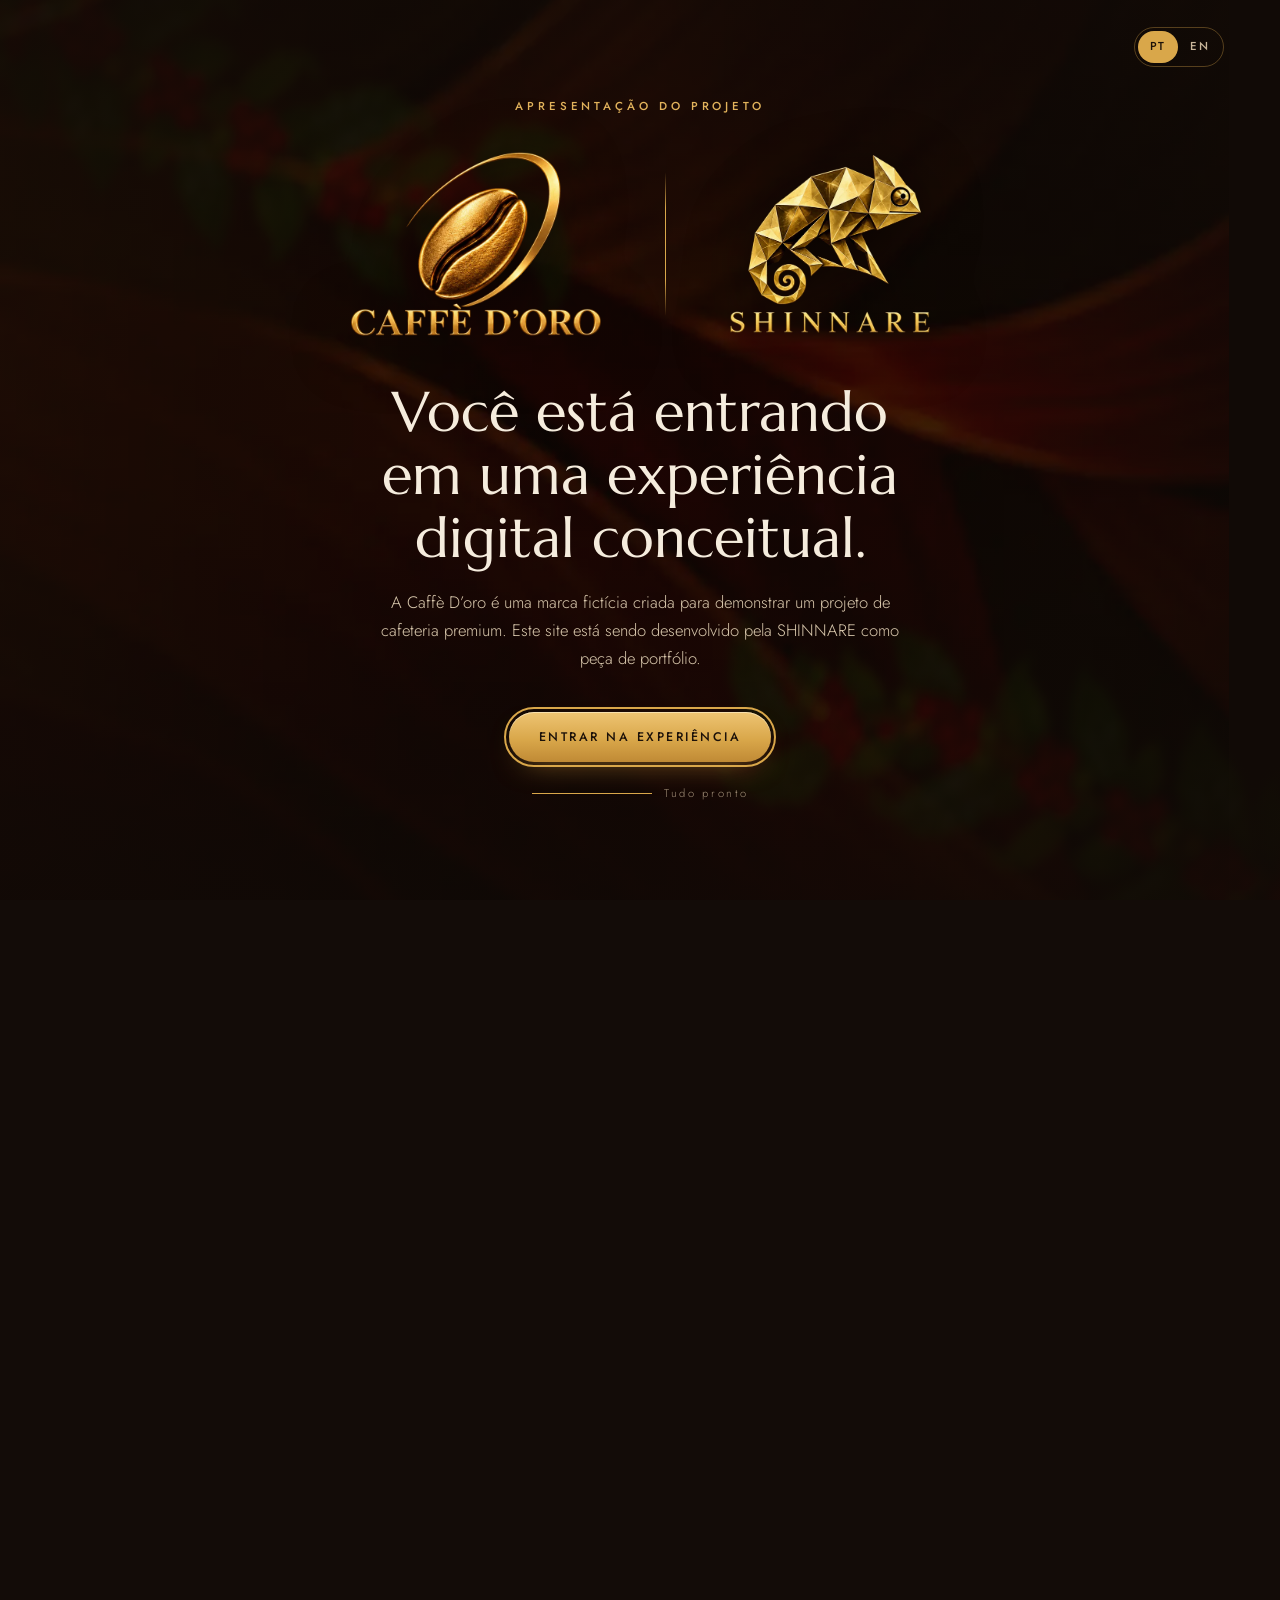
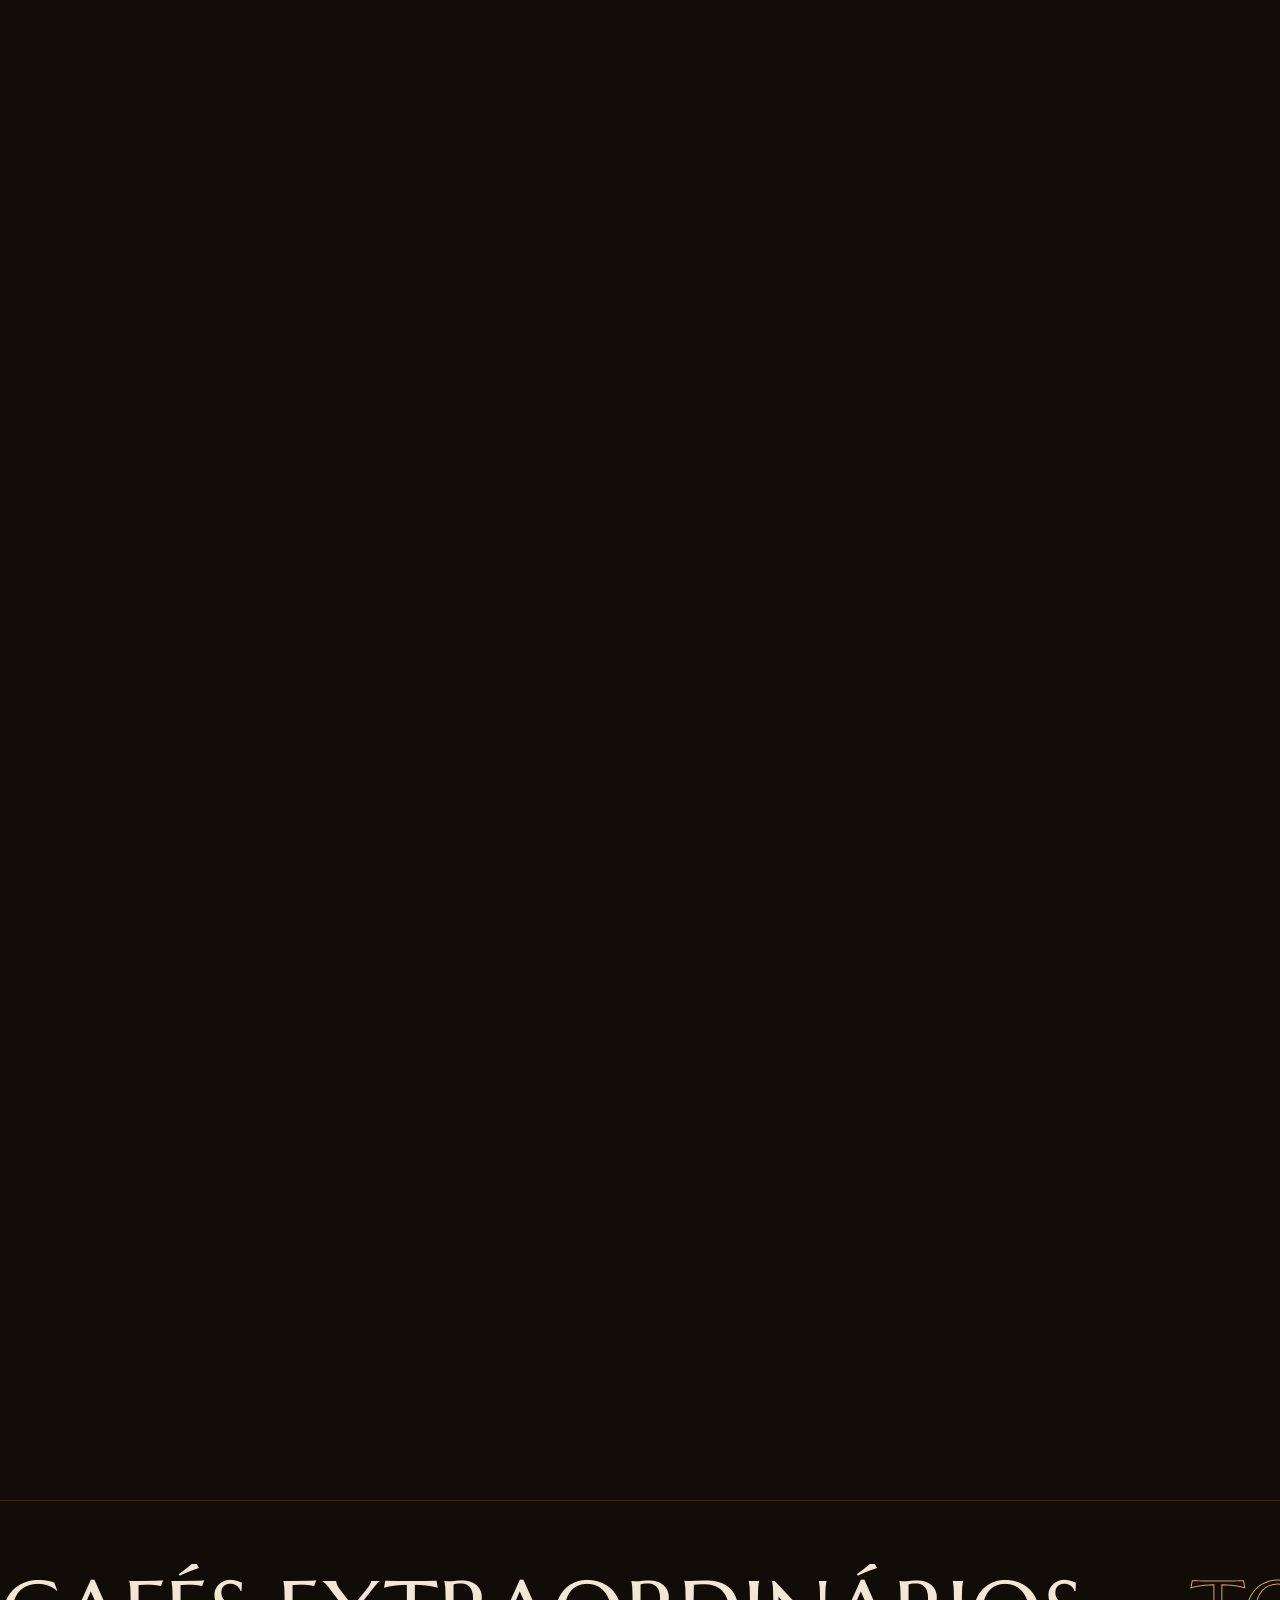
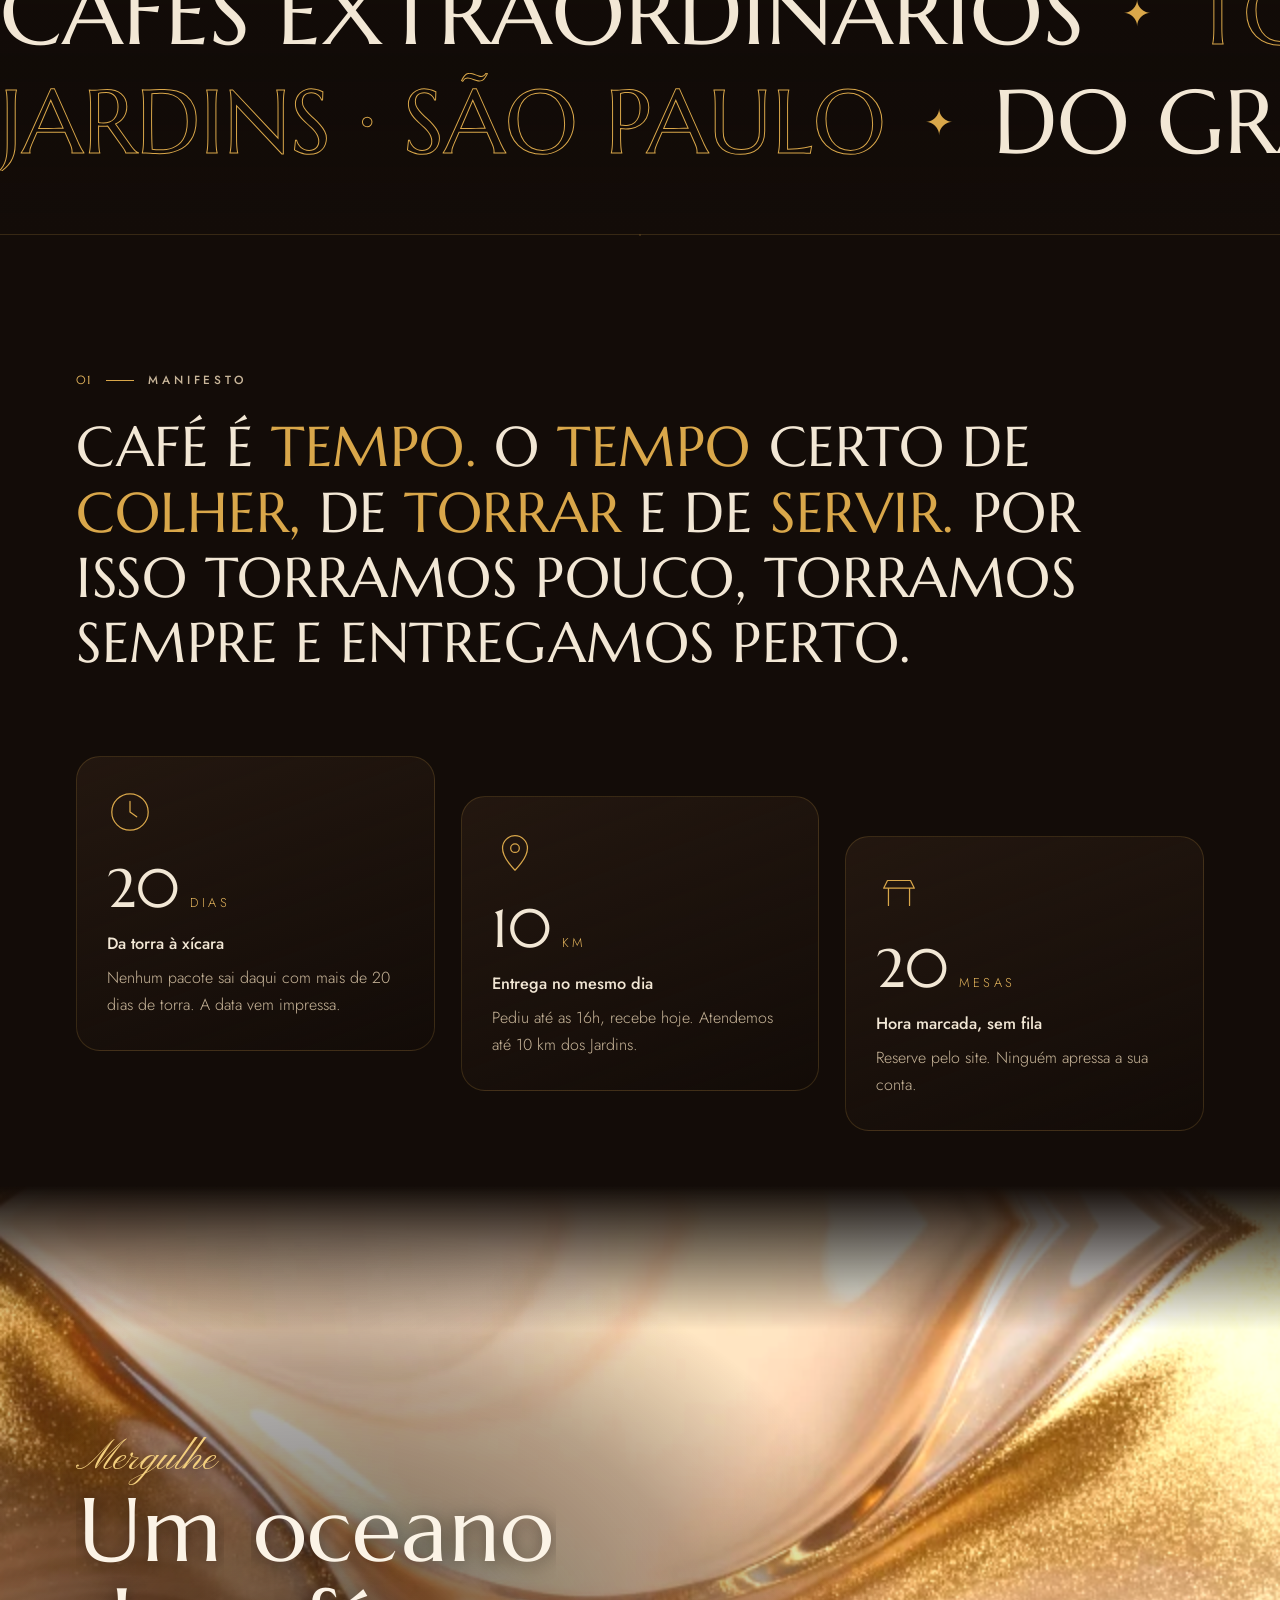
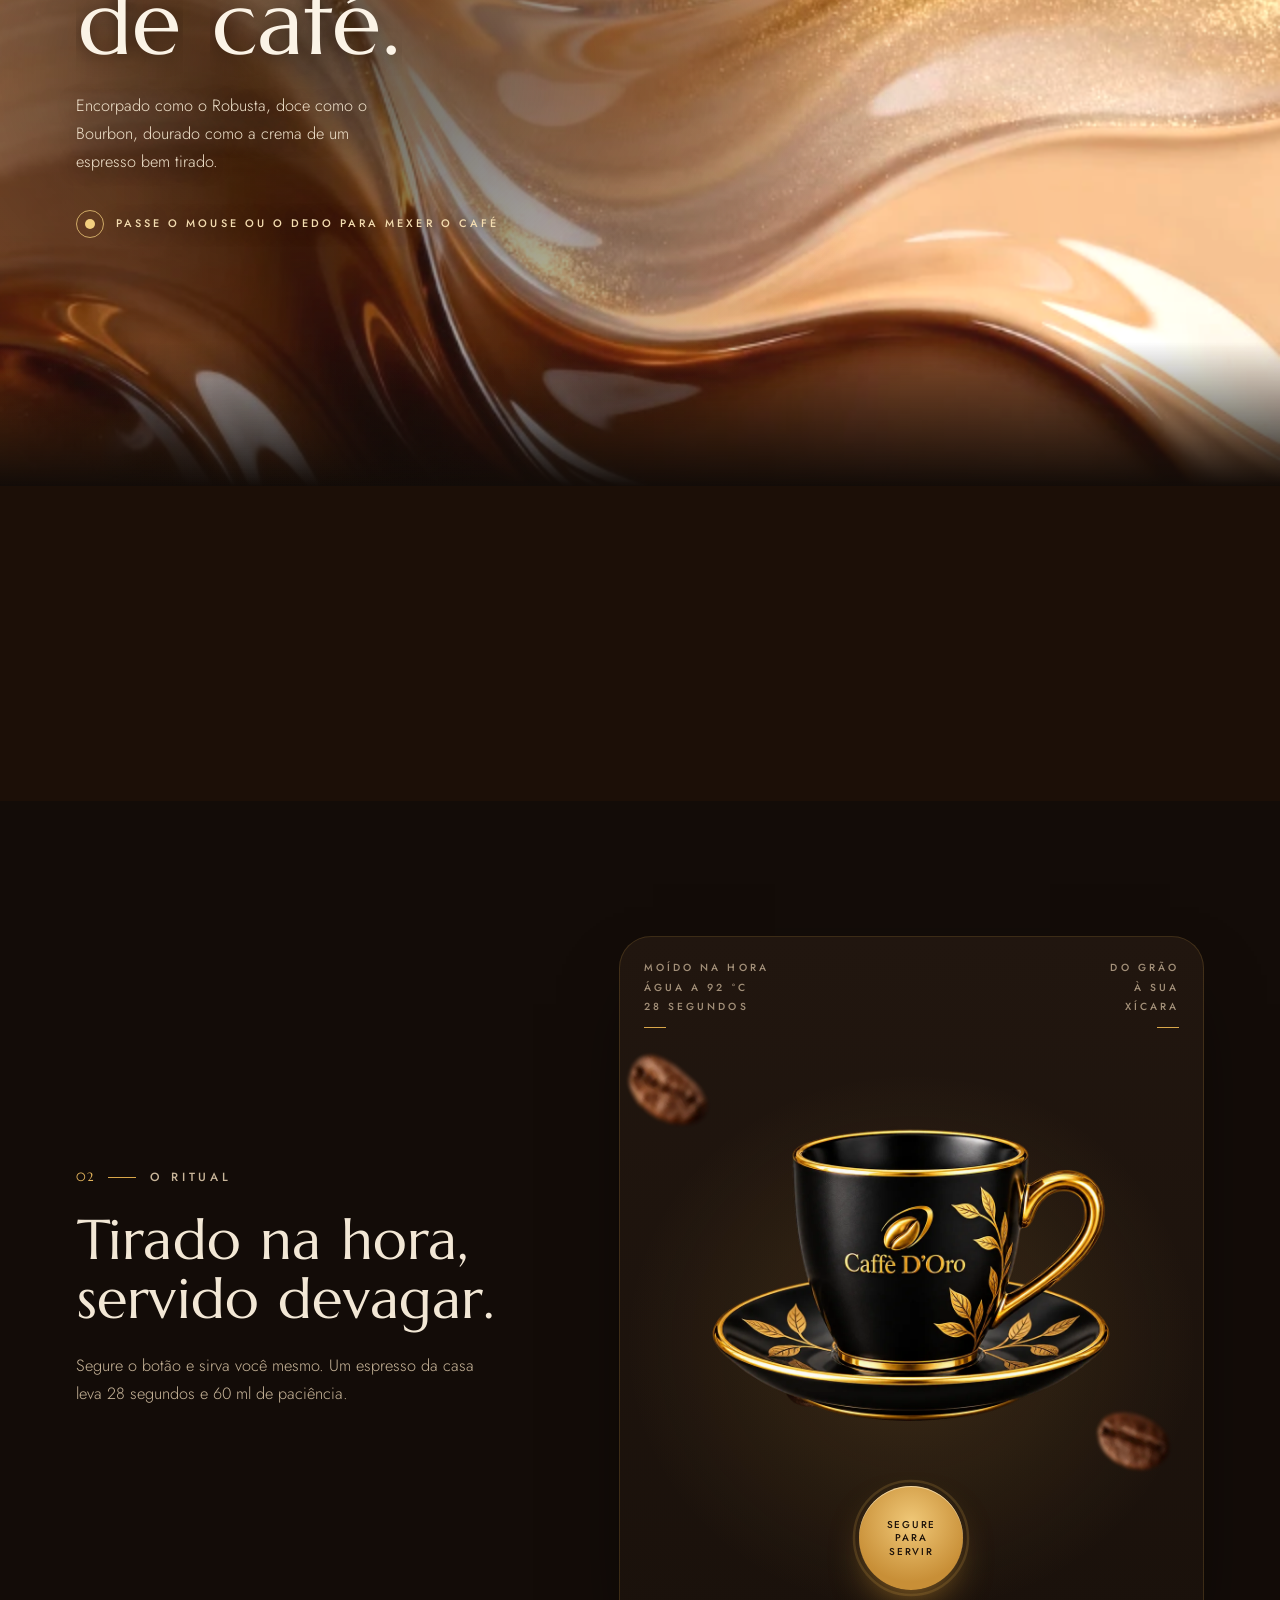
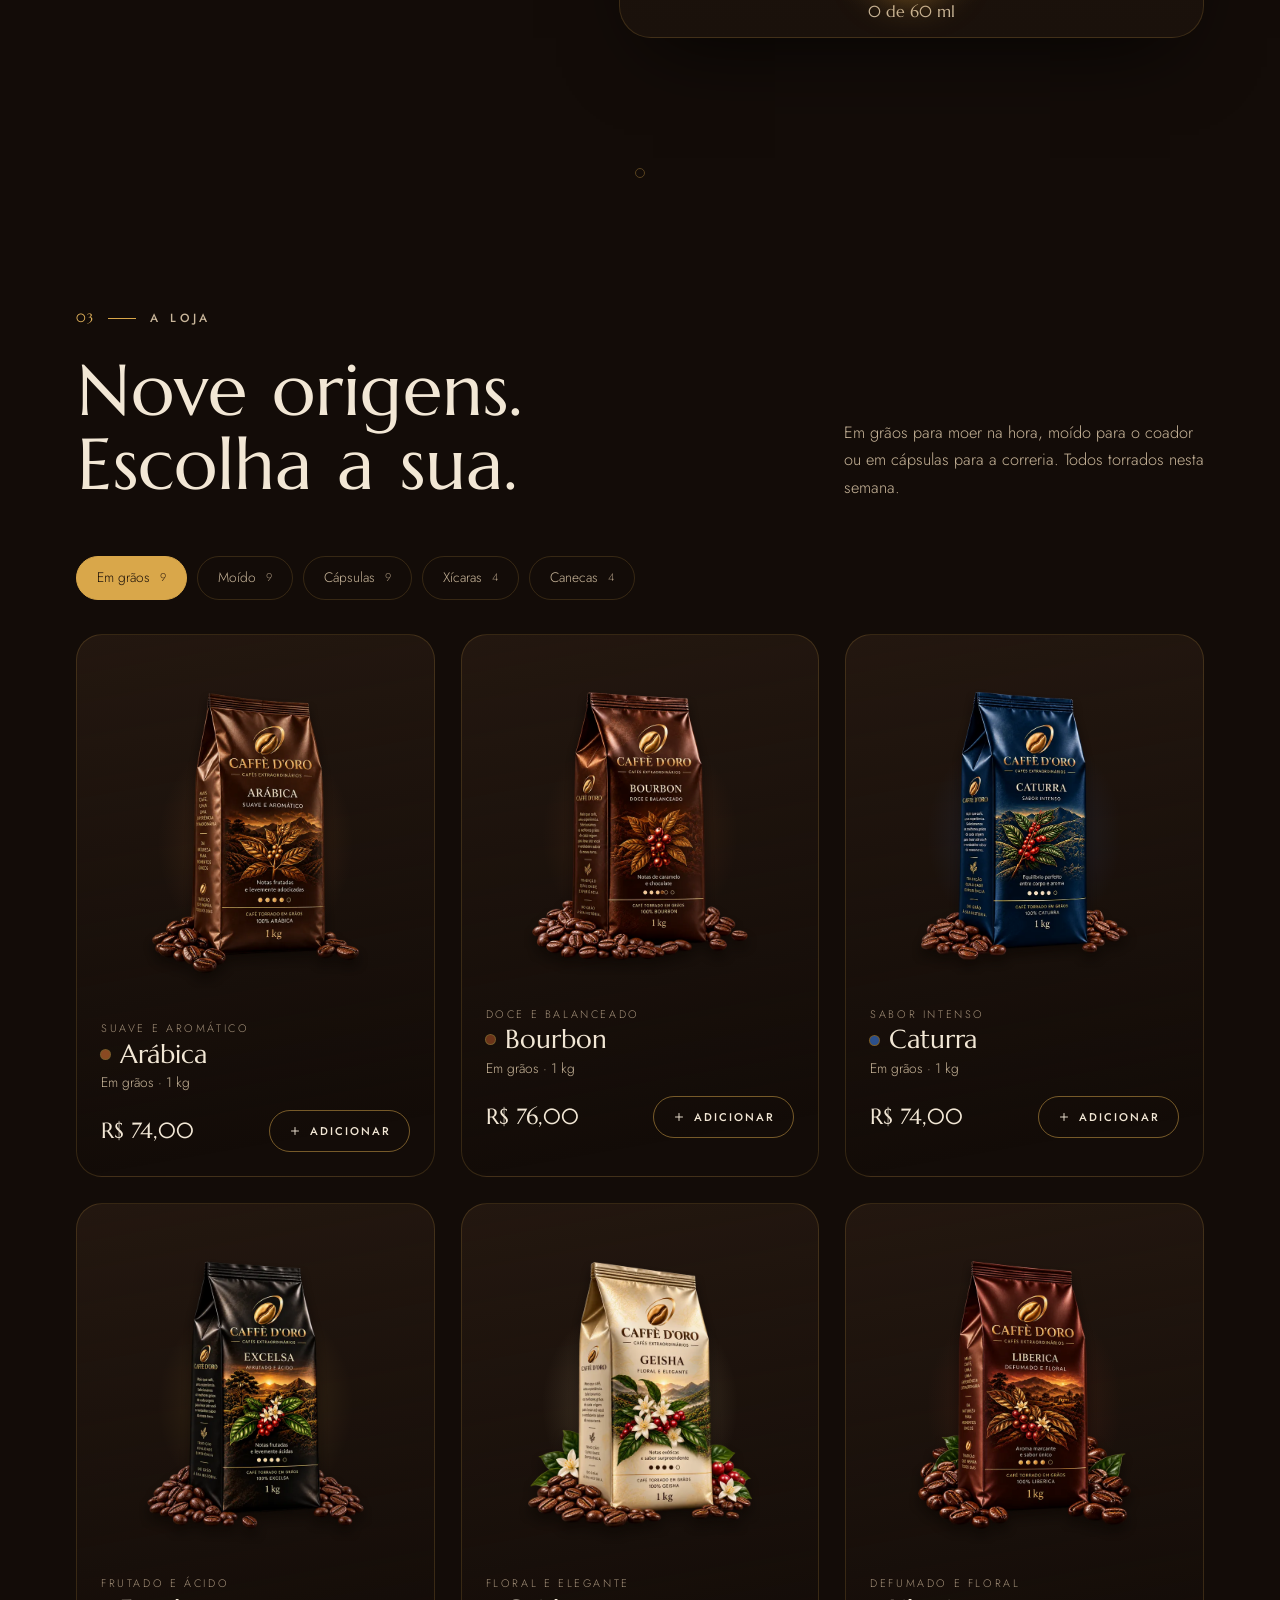
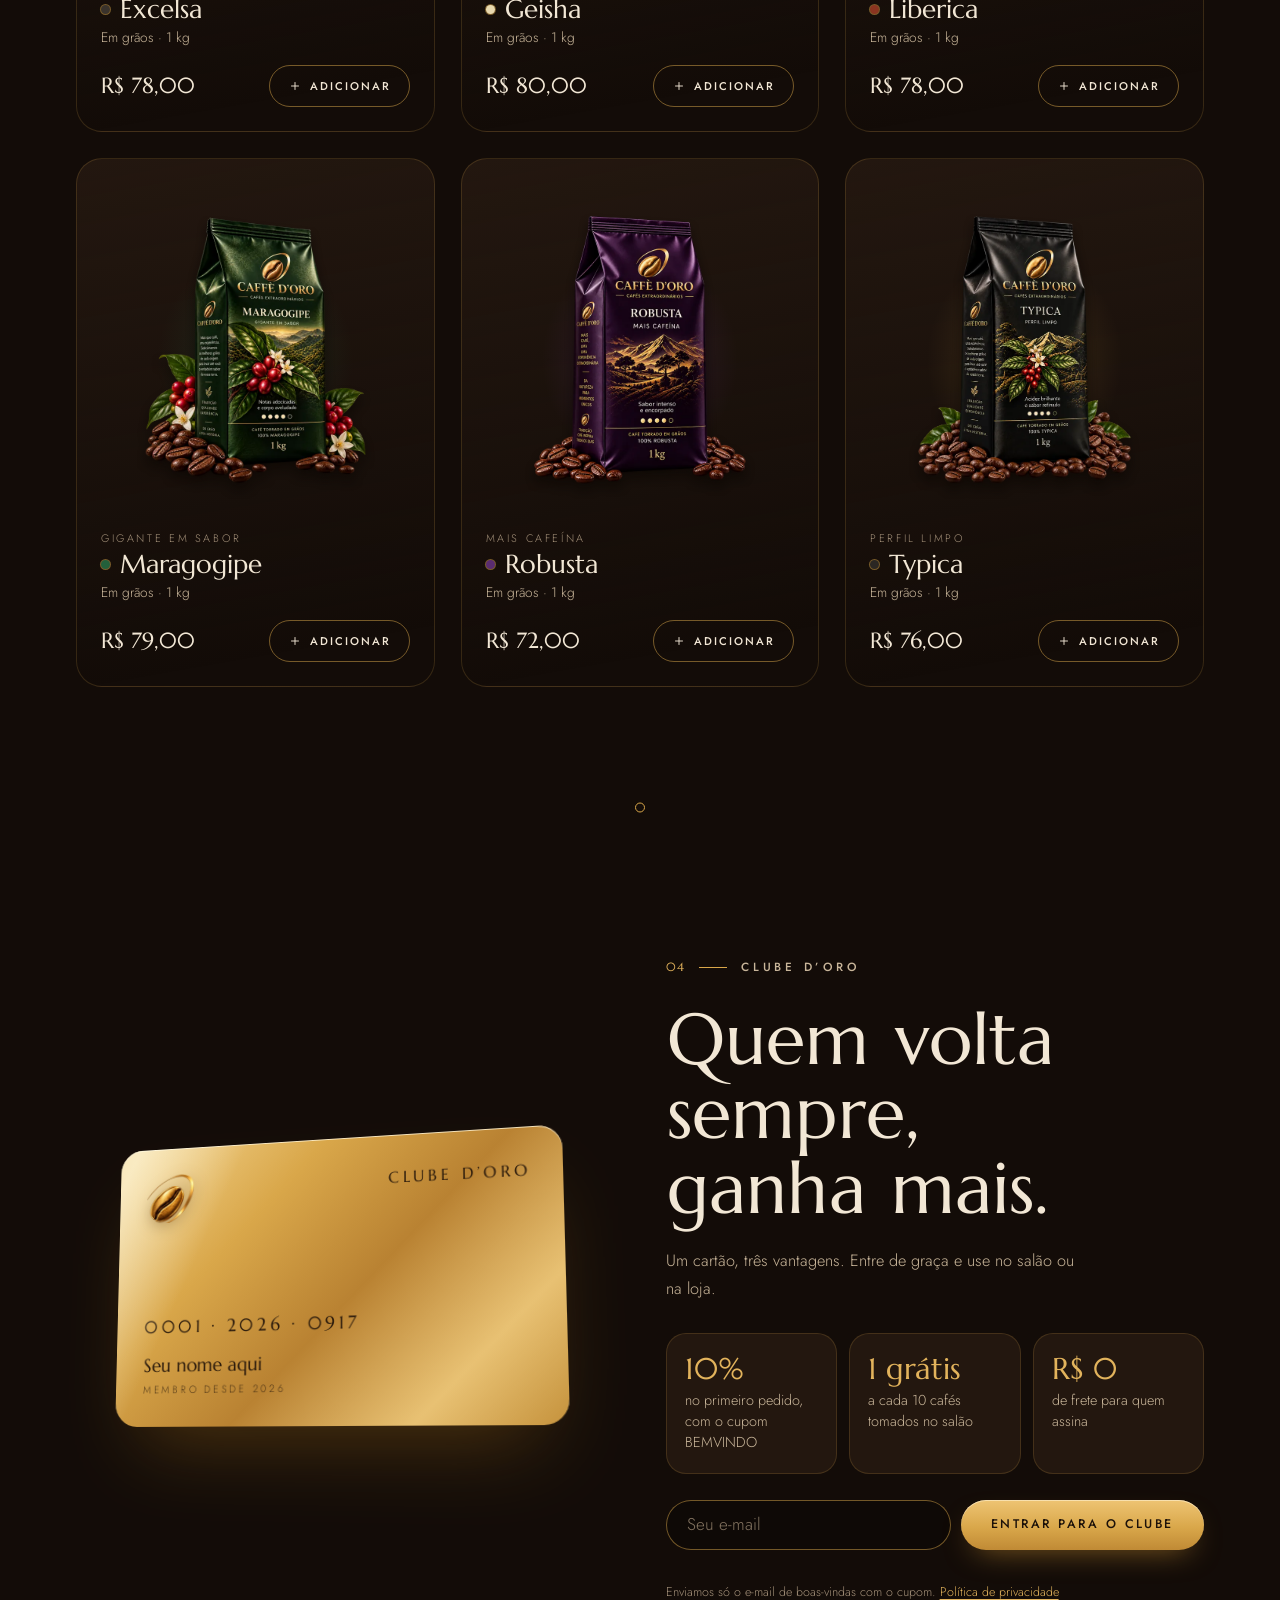
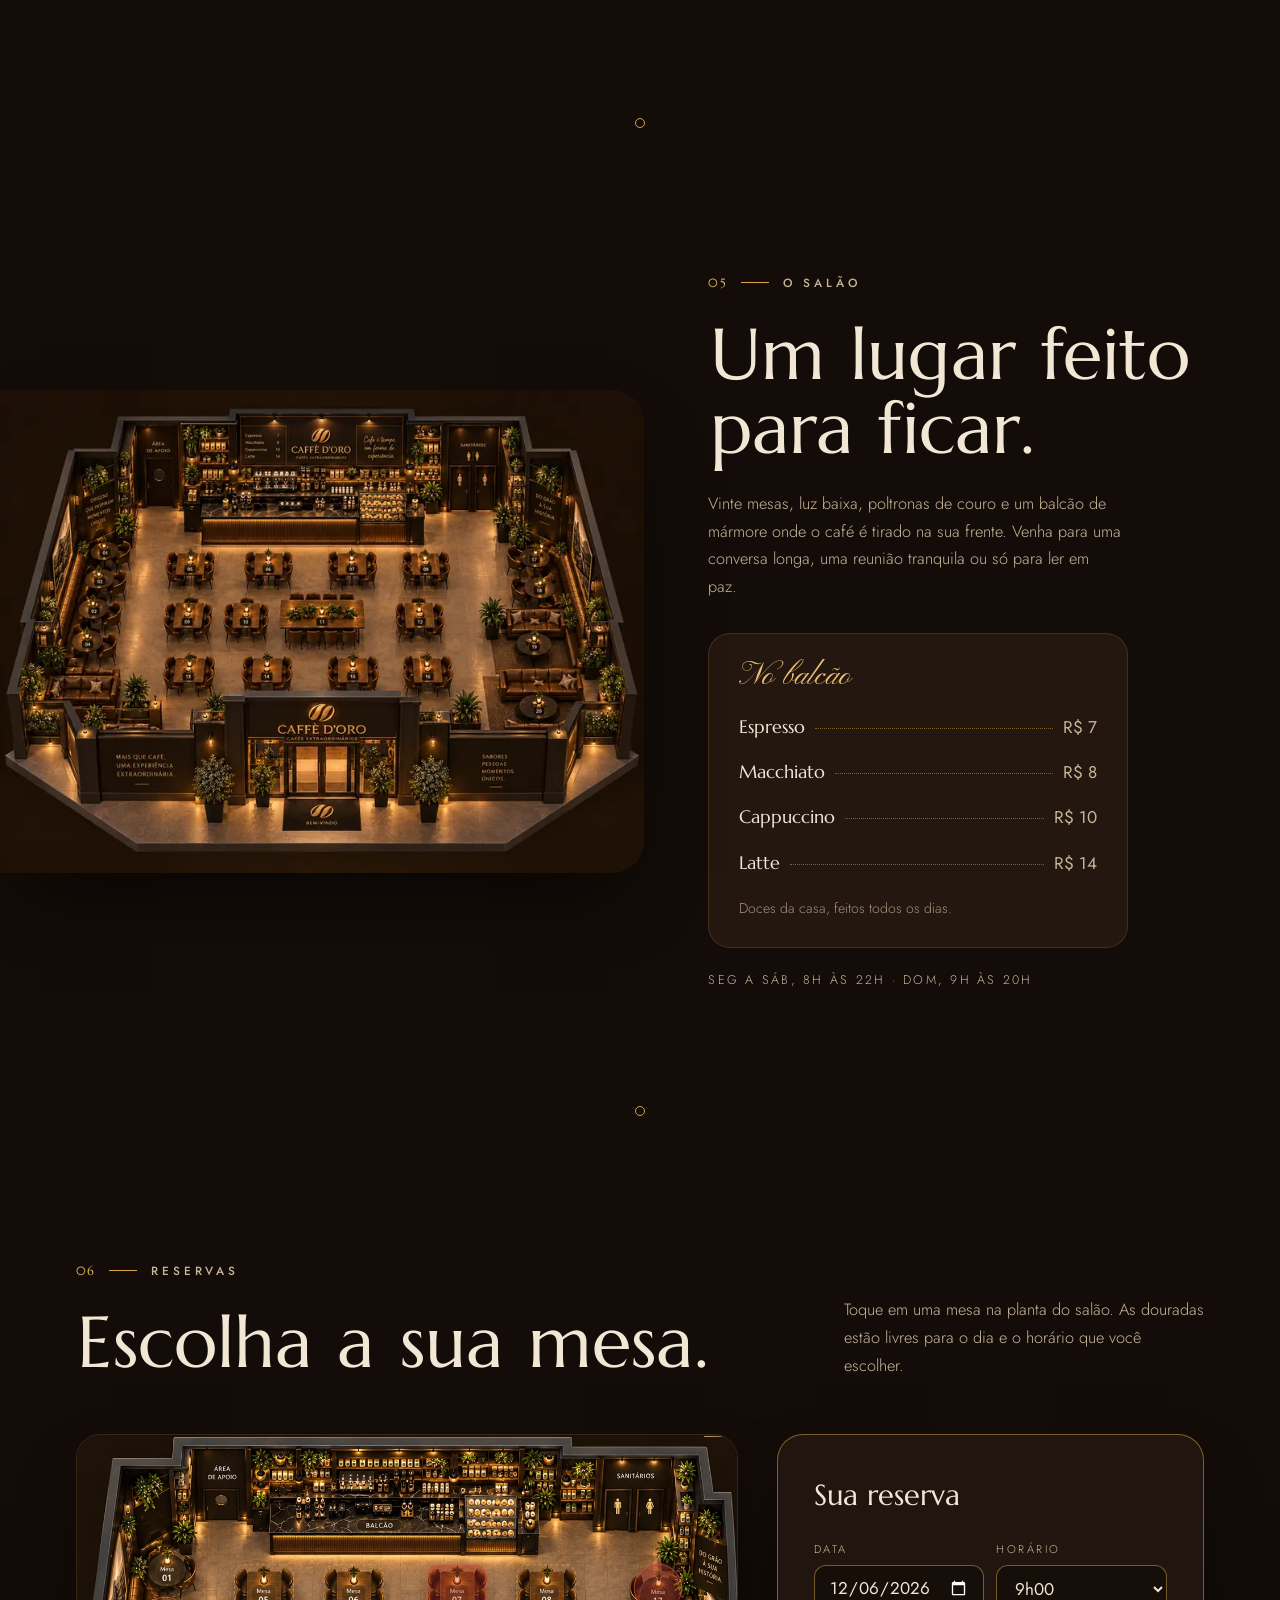
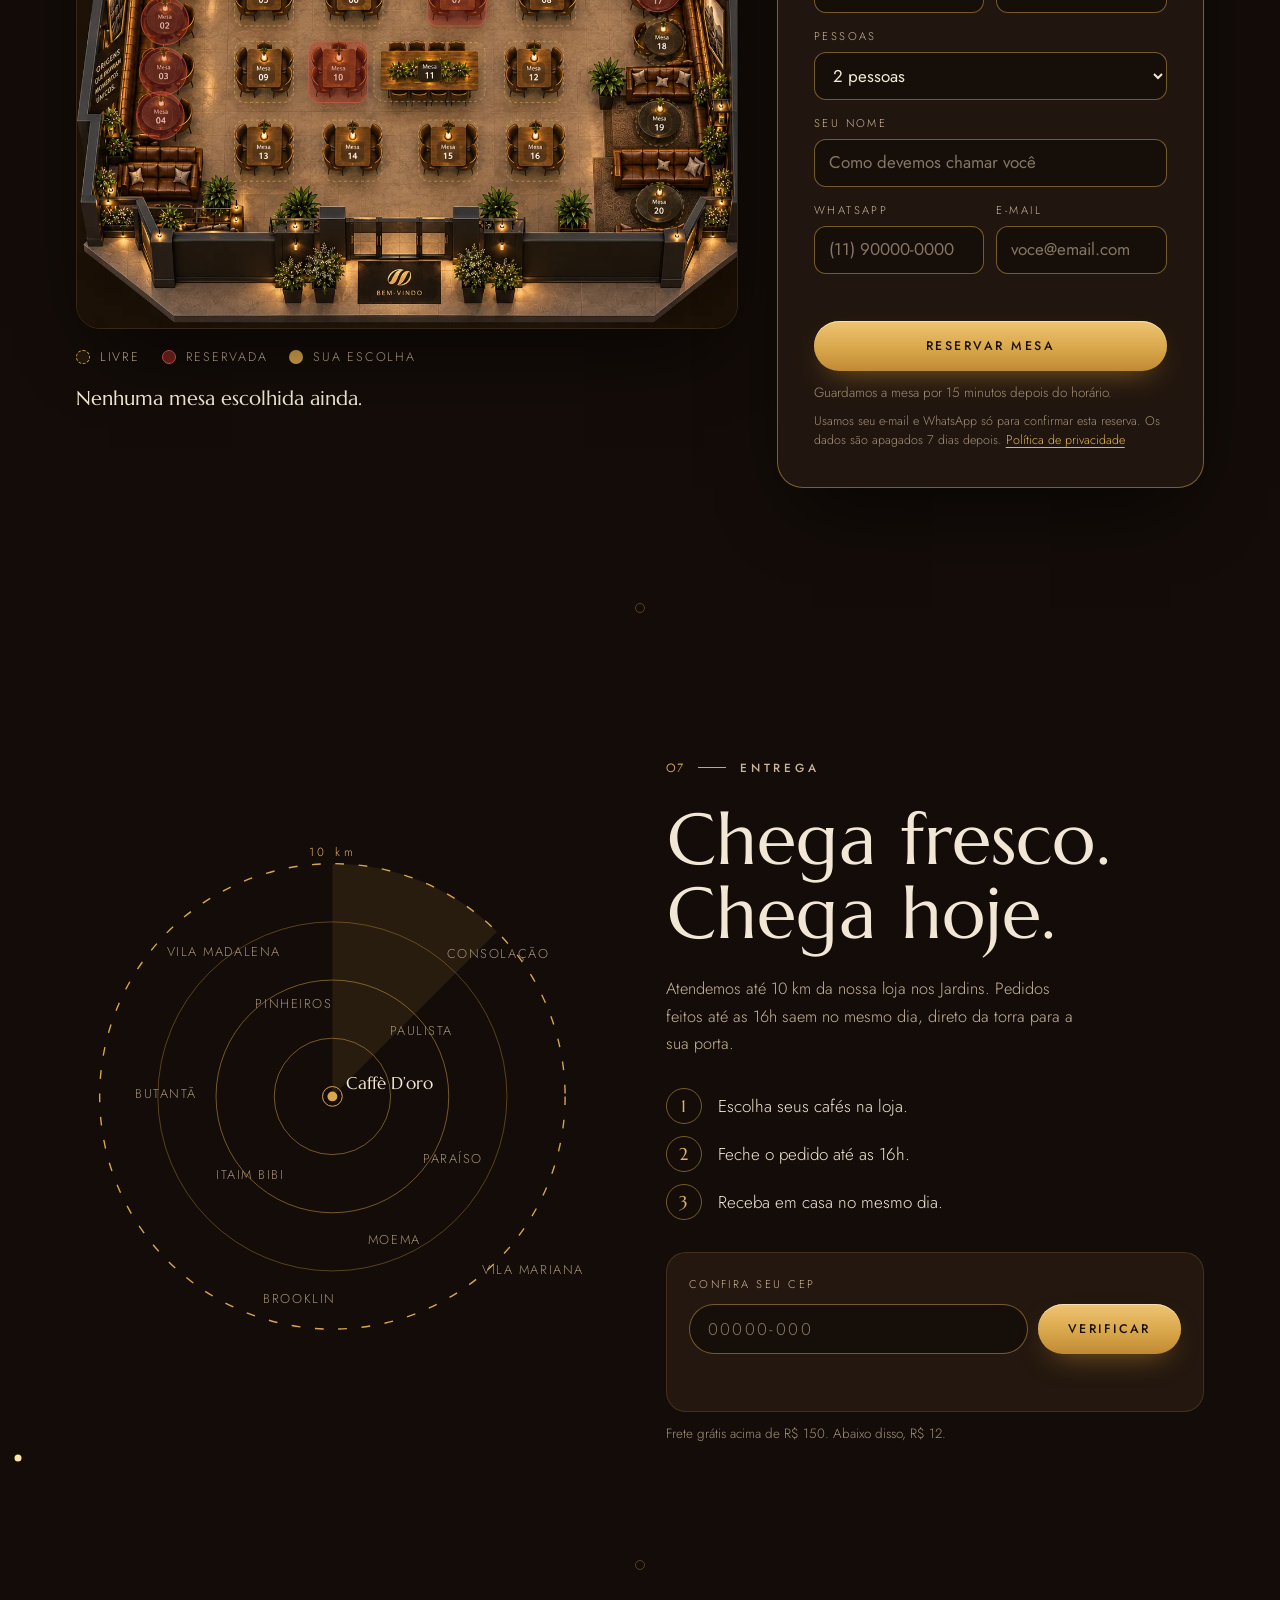
==== public/index.html @ c90459cb "Versão 3: explosão dourada, oceano de café, filme do balcão e sistema real - Abertura: grãos de ouro" ====
<!doctype html>
<html lang="pt-BR" class="no-js" data-theme="dark">
<head>
<meta charset="utf-8">
<meta name="viewport" content="width=device-width, initial-scale=1, viewport-fit=cover">
<title>Caffè D’oro · Cafés extraordinários nos Jardins</title>
<meta name="description" content="Cafeteria e torrefação nos Jardins, em São Paulo. Reserve sua mesa no salão ou receba café torrado nesta semana em casa, no mesmo dia, em até 10&nbsp;km.">
<meta name="theme-color" content="#130c08">
<meta name="color-scheme" content="dark light">
<meta property="og:type" content="website">
<meta property="og:title" content="Caffè D’oro · Cafés extraordinários">
<meta property="og:description" content="Uma experiência digital conceitual da SHINNARE: reserve sua mesa ou receba café fresco em casa, no mesmo dia.">
<meta property="og:image" content="https://caffedoro-shinnare.vercel.app/assets/img/og.jpg">
<meta property="og:url" content="https://caffedoro-shinnare.vercel.app/">
<meta name="twitter:card" content="summary_large_image">
<link rel="canonical" href="https://caffedoro-shinnare.vercel.app/">
<link rel="icon" href="data:image/svg+xml,%3Csvg xmlns='http://www.w3.org/2000/svg' viewBox='0 0 64 64'%3E%3Cdefs%3E%3ClinearGradient id='g' x1='0' y1='0' x2='1' y2='1'%3E%3Cstop offset='0' stop-color='%23f3cf7e'/%3E%3Cstop offset='1' stop-color='%23a8702a'/%3E%3C/linearGradient%3E%3C/defs%3E%3Crect width='64' height='64' rx='14' fill='%23130c08'/%3E%3Cpath d='M12 44C18 20 40 6 52 12' fill='none' stroke='url(%23g)' stroke-width='2.4' stroke-linecap='round'/%3E%3Cellipse cx='31' cy='34' rx='12' ry='17' transform='rotate(32 31 34)' fill='url(%23g)'/%3E%3Cpath d='M25 46c6-6 2-14 12-24' fill='none' stroke='%23130c08' stroke-width='2.6' stroke-linecap='round'/%3E%3C/svg%3E">
<script src="assets/boot.js?v=3"></script>
<link rel="preconnect" href="https://fonts.googleapis.com">
<link rel="preconnect" href="https://fonts.gstatic.com" crossorigin>
<link rel="stylesheet" href="https://fonts.googleapis.com/css2?family=Jost:wght@300;400;500&family=Marcellus&family=Pinyon+Script&display=swap">
<link rel="preload" as="image" href="assets/img/logo-s.webp">
<link rel="stylesheet" href="assets/site.css?v=3">
</head>
<body>
<a class="skip" href="#main" data-i18n="skip">Pular para o conteúdo</a>
<div class="progress" aria-hidden="true"><i id="progress"></i></div>

<div class="env" aria-hidden="true">
  <div class="glow"></div>
  <div class="dust"><i></i><i></i><i></i><i></i><i></i><i></i><i></i><i></i><i></i><i></i></div>
  <div class="grain"></div>
</div>

<svg class="sprite" width="0" height="0" aria-hidden="true">
  <symbol id="i-bag" viewBox="0 0 24 24"><path d="M5 8h14l-1 12H6L5 8Z" fill="none" stroke="currentColor" stroke-width="1.4" stroke-linejoin="round"/><path d="M9 8V6.5a3 3 0 0 1 6 0V8" fill="none" stroke="currentColor" stroke-width="1.4"/></symbol>
  <symbol id="i-close" viewBox="0 0 24 24"><path d="M6 6l12 12M18 6 6 18" stroke="currentColor" stroke-width="1.5" stroke-linecap="round"/></symbol>
  <symbol id="i-arrow" viewBox="0 0 24 24"><path d="M4 12h15m-5-5 5 5-5 5" fill="none" stroke="currentColor" stroke-width="1.5" stroke-linecap="round" stroke-linejoin="round"/></symbol>
  <symbol id="i-plus" viewBox="0 0 24 24"><path d="M12 6v12M6 12h12" stroke="currentColor" stroke-width="1.6" stroke-linecap="round"/></symbol>
  <symbol id="i-minus" viewBox="0 0 24 24"><path d="M6 12h12" stroke="currentColor" stroke-width="1.6" stroke-linecap="round"/></symbol>
  <symbol id="i-sun" viewBox="0 0 24 24"><circle cx="12" cy="12" r="4.2" fill="none" stroke="currentColor" stroke-width="1.4"/><path d="M12 2.5v2.2M12 19.3v2.2M2.5 12h2.2M19.3 12h2.2M5.3 5.3l1.6 1.6M17.1 17.1l1.6 1.6M5.3 18.7l1.6-1.6M17.1 6.9l1.6-1.6" stroke="currentColor" stroke-width="1.4" stroke-linecap="round"/></symbol>
  <symbol id="i-moon" viewBox="0 0 24 24"><path d="M19.5 14.6A7.8 7.8 0 0 1 9.4 4.5a7.8 7.8 0 1 0 10.1 10.1Z" fill="none" stroke="currentColor" stroke-width="1.4" stroke-linejoin="round"/></symbol>
  <symbol id="i-trash" viewBox="0 0 24 24"><path d="M5 7h14M10 7V5h4v2M7 7l1 12h8l1-12" fill="none" stroke="currentColor" stroke-width="1.4" stroke-linecap="round" stroke-linejoin="round"/></symbol>
  <symbol id="i-check" viewBox="0 0 24 24"><path d="M5 12.5l4.5 4.5L19 7.5" fill="none" stroke="currentColor" stroke-width="1.8" stroke-linecap="round" stroke-linejoin="round"/></symbol>
  <symbol id="i-star" viewBox="0 0 24 24"><path d="M12 3.5l2.6 5.4 5.9.8-4.3 4.1 1 5.9L12 16.9l-5.2 2.8 1-5.9-4.3-4.1 5.9-.8Z" fill="currentColor"/></symbol>
  <symbol id="i-wa" viewBox="0 0 24 24"><path d="M12 3.2a8.7 8.7 0 0 0-7.5 13.1L3.3 20.8l4.6-1.2A8.7 8.7 0 1 0 12 3.2Z" fill="none" stroke="currentColor" stroke-width="1.5" stroke-linejoin="round"/><path d="M9.1 7.9c.3-.1.6 0 .8.3l.9 2c.1.3 0 .6-.2.8l-.6.6a6.3 6.3 0 0 0 2.9 2.9l.6-.6c.2-.2.5-.3.8-.2l2 .9c.3.2.4.5.3.8-.3 1.1-1.3 1.8-2.4 1.7A8.3 8.3 0 0 1 7.4 10.3c-.1-1.1.6-2.1 1.7-2.4Z" fill="currentColor"/></symbol>
  <symbol id="i-cal" viewBox="0 0 24 24"><rect x="4" y="5.5" width="16" height="14.5" rx="2.5" fill="none" stroke="currentColor" stroke-width="1.4"/><path d="M4 10h16M8.5 3.5v4M15.5 3.5v4" stroke="currentColor" stroke-width="1.4" stroke-linecap="round"/></symbol>
  <symbol id="i-mail" viewBox="0 0 24 24"><rect x="3.5" y="5.5" width="17" height="13" rx="2.5" fill="none" stroke="currentColor" stroke-width="1.4"/><path d="m4.5 7 7.5 6 7.5-6" fill="none" stroke="currentColor" stroke-width="1.4" stroke-linejoin="round"/></symbol>
  <symbol id="i-copy" viewBox="0 0 24 24"><rect x="8" y="8" width="12" height="12" rx="2.5" fill="none" stroke="currentColor" stroke-width="1.4"/><path d="M16 8V6.5A2.5 2.5 0 0 0 13.5 4h-7A2.5 2.5 0 0 0 4 6.5v7A2.5 2.5 0 0 0 6.5 16H8" fill="none" stroke="currentColor" stroke-width="1.4"/></symbol>
  <symbol id="i-phone" viewBox="0 0 24 24"><rect x="7" y="2.8" width="10" height="18.4" rx="2.6" fill="none" stroke="currentColor" stroke-width="1.4"/><path d="M11 17.8h2" stroke="currentColor" stroke-width="1.4" stroke-linecap="round"/></symbol>
  <symbol id="i-lock" viewBox="0 0 24 24"><rect x="5" y="10.5" width="14" height="10" rx="2.5" fill="none" stroke="currentColor" stroke-width="1.4"/><path d="M8.5 10.5V8a3.5 3.5 0 0 1 7 0v2.5" fill="none" stroke="currentColor" stroke-width="1.4"/></symbol>
</svg>

<div class="cursor" aria-hidden="true"><i class="c-ring"><b class="c-label"></b></i><i class="c-dot"></i></div>

<!-- Project presentation: shown once per visit -->
<div class="intro" id="intro" role="dialog" aria-modal="true" aria-labelledby="introTitle" aria-describedby="introText">
  <div class="intro-bg" aria-hidden="true">
    <img src="assets/img/intro-wood.webp" alt="" class="ib-wood" width="1200" height="693">
    <img src="assets/img/ramo-blur.webp" alt="" class="ib-leaf l1" width="900" height="300">
    <img src="assets/img/ramo-blur.webp" alt="" class="ib-leaf l2" width="900" height="300">
  </div>
  <div class="lang-switch intro-lang" role="group" aria-label="Idioma" data-i18n-attr="aria-label:lang.label">
    <button type="button" data-lang="pt" aria-pressed="true">PT</button><button type="button" data-lang="en" aria-pressed="false">EN</button>
  </div>
  <div class="intro-in">
    <div class="intro-bar">
      <p class="intro-kick" data-i18n="intro.kicker">Apresentação do projeto</p>
    </div>
    <div class="intro-logos">
      <img class="il-cdo" src="assets/img/logo-s.webp" alt="Caffè D’oro" width="640" height="417">
      <span class="il-line" aria-hidden="true"></span>
      <img class="il-sh" src="assets/img/shinnare.webp" alt="SHINNARE" width="520" height="459">
    </div>
    <h2 class="intro-title" id="introTitle" data-i18n="intro.title">Você está entrando em uma experiência digital conceitual.</h2>
    <p class="intro-text" id="introText" data-i18n="intro.text">A Caffè D’oro é uma marca fictícia criada para demonstrar um projeto de cafeteria premium. Este site está sendo desenvolvido pela SHINNARE como peça de portfólio.</p>
    <button class="btn gold" type="button" id="introEnter" data-i18n="intro.enter">Entrar na experiência</button>
    <div class="intro-load" aria-hidden="true"><span class="il-track"><i id="introBar"></i></span><span id="introPct">0%</span></div>
  </div>
</div>

<header class="nav" id="nav">
  <div class="nav-in">
    <a class="brand" href="#topo" aria-label="Caffè D’oro, voltar ao início" data-i18n-attr="aria-label:nav.home">
      <img src="assets/img/grao-ouro.webp" alt="" width="34" height="31">
      <span>Caffè D’oro</span>
    </a>
    <nav class="links" aria-label="Principal" data-i18n-attr="aria-label:nav.main">
      <a href="#cafes" data-i18n="nav.cafes">Cafés</a>
      <a href="#ritual" data-i18n="nav.ritual">Ritual</a>
      <a href="#salao" data-i18n="nav.salao">Salão</a>
      <a href="#entrega" data-i18n="nav.entrega">Entrega</a>
      <a href="#clube" data-i18n="nav.clube">Clube</a>
    </nav>
    <div class="nav-act">
      <div class="lang-switch d-only" role="group" aria-label="Idioma" data-i18n-attr="aria-label:lang.label">
        <button type="button" data-lang="pt" aria-pressed="true">PT</button><button type="button" data-lang="en" aria-pressed="false">EN</button>
      </div>
      <button class="icon-btn theme-btn d-only" type="button" data-theme-toggle aria-label="Mudar para o tema claro">
        <svg class="ic-sun" width="20" height="20"><use href="#i-sun"/></svg><svg class="ic-moon" width="20" height="20"><use href="#i-moon"/></svg>
      </button>
      <button class="icon-btn bag-btn" type="button" id="bagBtn" aria-label="Abrir sacola, 0 itens">
        <svg width="21" height="21"><use href="#i-bag"/></svg>
        <span class="bag-count" id="bagCount" aria-hidden="true">0</span>
      </button>
      <a class="btn gold small d-only" href="#reservar" data-i18n="nav.reserve">Reservar mesa</a>
      <button class="menu-btn" type="button" id="menuBtn" aria-expanded="false" aria-controls="mMenu" aria-label="Abrir menu"><span></span><span></span></button>
    </div>
  </div>
  <div class="m-menu" id="mMenu" hidden>
    <a href="#cafes" data-i18n="nav.cafes">Cafés</a>
    <a href="#ritual" data-i18n="nav.ritual">Ritual</a>
    <a href="#salao" data-i18n="nav.salao">Salão</a>
    <a href="#reservar" data-i18n="nav.reserve">Reservar mesa</a>
    <a href="#entrega" data-i18n="nav.entrega">Entrega</a>
    <a href="#clube" data-i18n="nav.clube">Clube</a>
    <div class="m-tools">
      <div class="lang-switch" role="group" aria-label="Idioma" data-i18n-attr="aria-label:lang.label">
        <button type="button" data-lang="pt" aria-pressed="true">PT</button><button type="button" data-lang="en" aria-pressed="false">EN</button>
      </div>
      <button class="icon-btn theme-btn" type="button" data-theme-toggle aria-label="Mudar para o tema claro">
        <svg class="ic-sun" width="20" height="20"><use href="#i-sun"/></svg><svg class="ic-moon" width="20" height="20"><use href="#i-moon"/></svg>
      </button>
    </div>
  </div>
</header>

<!-- HERO: layered scenes scrubbed by scroll. The default CSS state is the static hero. -->
<section class="hero" id="topo" aria-label="Abertura" data-i18n-attr="aria-label:hero.label">
  <h1 class="sr" data-i18n="hero.h1">Caffè D’oro, cafeteria e cafés especiais nos Jardins, São Paulo</h1>
  <div class="stage" id="stage">
    <div class="scene sD" id="sD" aria-hidden="true">
      <div class="cover land">
        <img class="sd-poster" srcset="assets/img/servido-m.webp 960w, assets/img/servido.webp 1672w" sizes="100vw" src="assets/img/servido.webp" alt="" width="1672" height="941" decoding="async">
        <video class="sd-video" id="sdVidLand" muted loop playsinline preload="none" disablepictureinpicture data-src="assets/video/balcao-land" width="1920" height="1080"></video>
      </div>
      <div class="cover port">
        <img class="sd-poster" src="assets/img/servido-retrato.webp" alt="" width="820" height="1457" loading="lazy" decoding="async">
        <video class="sd-video" id="sdVidPort" muted loop playsinline preload="none" disablepictureinpicture data-src="assets/video/balcao-port" width="1080" height="1920"></video>
      </div>
      <div class="sd-sweep"></div>
      <canvas class="embers" id="embers"></canvas>
    </div>

    <div class="scene sA" id="sA" aria-hidden="true">
      <img class="burst-bg" id="burstBg" src="assets/img/explosao.webp" alt="" width="736" height="1104" decoding="async">
      <div class="logo-wrap" id="logoWrap">
        <img class="logo" srcset="assets/img/logo-s.webp 640w, assets/img/logo.webp 1100w" sizes="(max-aspect-ratio: 4/5) 88vw, 52vw" src="assets/img/logo-s.webp" alt="" width="1100" height="717" fetchpriority="high">
        <svg class="ring" viewBox="0 0 400 300" preserveAspectRatio="none"><ellipse cx="200" cy="150" rx="192" ry="142" pathLength="1"/></svg>
      </div>
      <canvas class="burst" id="burst"></canvas>
    </div>

    <div class="scene sB" id="sB" aria-hidden="true">
      <img class="ramo r1" data-srcset="assets/img/ramo-a-s.webp 860w, assets/img/ramo-a.webp 1500w" sizes="(max-aspect-ratio: 4/5) 120vw, 62vw" data-src="assets/img/ramo-a.webp" alt="" width="1500" height="560">
      <img class="ramo r2" data-srcset="assets/img/ramo-b-s.webp 860w, assets/img/ramo-b.webp 1500w" sizes="(max-aspect-ratio: 4/5) 120vw, 58vw" data-src="assets/img/ramo-b.webp" alt="" width="1500" height="560">
      <img class="ramo r3" data-src="assets/img/ramo-blur.webp" alt="" width="900" height="300">
    </div>

    <div class="scene sC" id="sC" aria-hidden="true">
      <div class="bags" id="bags">
        <img class="bag" data-i="-4" data-srcset="assets/img/hero-robusta-s.webp 300w, assets/img/hero-robusta.webp 460w" sizes="(max-aspect-ratio: 4/5) 42vw, 17vw" data-src="assets/img/hero-robusta.webp" alt="" width="460" height="580">
        <img class="bag" data-i="-3" data-srcset="assets/img/hero-caturra-s.webp 300w, assets/img/hero-caturra.webp 460w" sizes="(max-aspect-ratio: 4/5) 42vw, 17vw" data-src="assets/img/hero-caturra.webp" alt="" width="460" height="580">
        <img class="bag" data-i="-2" data-srcset="assets/img/hero-excelsa-s.webp 300w, assets/img/hero-excelsa.webp 460w" sizes="(max-aspect-ratio: 4/5) 42vw, 17vw" data-src="assets/img/hero-excelsa.webp" alt="" width="460" height="580">
        <img class="bag" data-i="-1" data-srcset="assets/img/hero-arabica-s.webp 300w, assets/img/hero-arabica.webp 460w" sizes="(max-aspect-ratio: 4/5) 42vw, 17vw" data-src="assets/img/hero-arabica.webp" alt="" width="460" height="580">
        <img class="bag" data-i="0" data-srcset="assets/img/hero-geisha-s.webp 300w, assets/img/hero-geisha.webp 460w" sizes="(max-aspect-ratio: 4/5) 42vw, 17vw" data-src="assets/img/hero-geisha.webp" alt="" width="460" height="580">
        <img class="bag" data-i="1" data-srcset="assets/img/hero-bourbon-s.webp 300w, assets/img/hero-bourbon.webp 460w" sizes="(max-aspect-ratio: 4/5) 42vw, 17vw" data-src="assets/img/hero-bourbon.webp" alt="" width="460" height="580">
        <img class="bag" data-i="2" data-srcset="assets/img/hero-liberica-s.webp 300w, assets/img/hero-liberica.webp 460w" sizes="(max-aspect-ratio: 4/5) 42vw, 17vw" data-src="assets/img/hero-liberica.webp" alt="" width="460" height="580">
        <img class="bag" data-i="3" data-srcset="assets/img/hero-maragogipe-s.webp 300w, assets/img/hero-maragogipe.webp 460w" sizes="(max-aspect-ratio: 4/5) 42vw, 17vw" data-src="assets/img/hero-maragogipe.webp" alt="" width="460" height="580">
        <img class="bag" data-i="4" data-srcset="assets/img/hero-typica-s.webp 300w, assets/img/hero-typica.webp 460w" sizes="(max-aspect-ratio: 4/5) 42vw, 17vw" data-src="assets/img/hero-typica.webp" alt="" width="460" height="580">
      </div>
    </div>

    <div class="scrim" aria-hidden="true"></div>

    <div class="band b1" data-a="0" data-b="0.17">
      <p class="kick" data-i18n="hero.kick">Cafés extraordinários · Jardins, São Paulo</p>
      <p class="script split" data-fx="depth" data-i18n="hero.script">Café é tempo, em forma de experiência.</p>
    </div>
    <div class="band b2" data-a="0.21" data-b="0.41">
      <h2 class="hl split" data-fx="part" data-i18n="hero.b2h">Tudo começa / no pé.</h2>
      <p class="sub" data-i18n="hero.b2p">Nove origens, colhidas no ponto certo e torradas aqui, em pequenos lotes.</p>
    </div>
    <div class="band b3" data-a="0.53" data-b="0.76">
      <h2 class="hl split" data-fx="drift" data-i18n="hero.b3h">Torrado há dias. / Não há meses.</h2>
      <p class="sub" data-i18n="hero.b3p">A data da torra vem impressa em cada pacote. Passou de 20 dias, não sai da nossa loja.</p>
    </div>
    <div class="band b4 settle" data-a="0.85" data-b="1">
      <p class="live-tag" aria-hidden="true"><i></i><span data-i18n="hero.live">Agora no balcão</span></p>
      <div class="settle-top">
        <div class="seal" aria-hidden="true">
          <svg class="seal-text" viewBox="0 0 120 120"><defs><path id="sealPath" d="M60 60m-47 0a47 47 0 1 1 94 0a47 47 0 1 1-94 0"/></defs><text><textPath href="#sealPath" textLength="292" lengthAdjust="spacing" data-i18n="hero.seal">Reserve · Caffè D’oro · Jardins · São Paulo ·</textPath></text></svg>
          <img class="settle-mark" src="assets/img/grao-ouro.webp" alt="" width="72" height="66">
        </div>
        <h2 class="hl split gold-text" data-fx="rise" data-i18n="hero.b4h">Sua mesa está pronta.</h2>
        <p class="sub" data-i18n="hero.b4p">Reserve um horário no salão ou receba café fresco em casa, no mesmo dia, em até 10&nbsp;km dos Jardins.</p>
      </div>
      <div class="cta-row">
        <a class="btn gold magnetic glow" href="#reservar" data-i18n="hero.cta1">Reservar mesa</a>
        <a class="btn ghost magnetic" href="#cafes" data-i18n="hero.cta2">Comprar café</a>
      </div>
    </div>
    <div class="cue" id="cue" aria-hidden="true"><span data-i18n="hero.cue">Role devagar</span><i></i></div>
  </div>
</section>

<main id="main" tabindex="-1">
  <svg class="thread" id="thread" aria-hidden="true"><path id="threadPath"/><circle id="spark" r="3.5"/></svg>

  <div class="marquee" aria-hidden="true">
    <div class="mq-row" data-dir="-1"><div class="mq-track">
      <span data-i18n="mq.1">Cafés extraordinários</span><b>✦</b><span class="o" data-i18n="mq.2">Torra da semana</span><b>✦</b><span data-i18n="mq.3">Jardins · São Paulo</span><b>✦</b><span class="o" data-i18n="mq.4">Do grão à xícara</span><b>✦</b>
    </div></div>
    <div class="mq-row" data-dir="1"><div class="mq-track">
      <span class="o" data-i18n="mq.3">Jardins · São Paulo</span><b>✦</b><span data-i18n="mq.4">Do grão à xícara</span><b>✦</b><span class="o" data-i18n="mq.1">Cafés extraordinários</span><b>✦</b><span data-i18n="mq.2">Torra da semana</span><b>✦</b>
    </div></div>
  </div>

  <!-- 1. Manifesto -->
  <section class="sec manifesto" id="manifesto">
    <div class="wrap">
      <p class="kicker reveal"><span class="k-num">01</span><span data-i18n="man.kick">Manifesto</span></p>
      <p class="man-text" id="manText" data-i18n="man.text">Café é tempo. O tempo certo de colher, de torrar e de servir. Por isso torramos pouco, torramos sempre e entregamos perto.</p>
      <ol class="stats">
        <li class="stat reveal">
          <svg class="draw" viewBox="0 0 48 48" aria-hidden="true"><circle cx="24" cy="24" r="19" pathLength="1"/><path d="M24 13v11l7 5" pathLength="1"/></svg>
          <p class="num"><span class="count" data-to="20">20</span><small data-i18n="st.1n">dias</small></p>
          <h3 data-i18n="st.1h">Da torra à xícara</h3>
          <p data-i18n="st.1p">Nenhum pacote sai daqui com mais de 20 dias de torra. A data vem impressa.</p>
        </li>
        <li class="stat reveal">
          <svg class="draw" viewBox="0 0 48 48" aria-hidden="true"><path d="M24 43s-13-12.5-13-23a13 13 0 0 1 26 0c0 10.5-13 23-13 23Z" pathLength="1"/><circle cx="24" cy="20" r="4.5" pathLength="1"/></svg>
          <p class="num"><span class="count" data-to="10">10</span><small data-i18n="st.2n">km</small></p>
          <h3 data-i18n="st.2h">Entrega no mesmo dia</h3>
          <p data-i18n="st.2p">Pediu até as 16h, recebe hoje. Atendemos até 10&nbsp;km dos Jardins.</p>
        </li>
        <li class="stat reveal">
          <svg class="draw" viewBox="0 0 48 48" aria-hidden="true"><path d="M8 20h32M13 20v18M35 20v18M8 20l4-8h24l4 8" pathLength="1"/></svg>
          <p class="num"><span class="count" data-to="20">20</span><small data-i18n="st.3n">mesas</small></p>
          <h3 data-i18n="st.3h">Hora marcada, sem fila</h3>
          <p data-i18n="st.3p">Reserve pelo site. Ninguém apressa a sua conta.</p>
        </li>
      </ol>
    </div>
  </section>

  <!-- Interlude: an ocean of liquid coffee and gold you can stir -->
  <section class="oceano" id="oceano" aria-labelledby="ocH">
    <div class="oc-stage" id="ocStage">
      <img class="oc-still" src="assets/img/oceano.webp" alt="" width="736" height="1308" loading="lazy" decoding="async">
      <canvas class="oc-gl" id="ocGl" aria-hidden="true"></canvas>
      <div class="oc-shade" aria-hidden="true"></div>
      <div class="oc-text">
        <p class="script reveal" data-i18n="oc.script">Mergulhe</p>
        <h2 class="display rv reveal" id="ocH" data-i18n="oc.h">Um oceano / de café.</h2>
        <p class="lede reveal" data-i18n="oc.p">Encorpado como o Robusta, doce como o Bourbon, dourado como a crema de um espresso bem tirado.</p>
        <p class="oc-hint" aria-hidden="true"><i></i><span data-i18n="oc.hint">Passe o mouse ou o dedo para mexer o café</span></p>
      </div>
    </div>
  </section>

  <!-- 2. The ritual: hold to pour -->
  <section class="sec ritual" id="ritual">
    <div class="wrap rit-grid">
      <header class="rit-head reveal">
        <p class="kicker"><span class="k-num">02</span><span data-i18n="rit.kick">O ritual</span></p>
        <h2 class="display rv" data-i18n="rit.h">Tirado na hora,<br>servido devagar.</h2>
        <p class="lede" data-i18n="rit.p">Segure o botão e sirva você mesmo. Um espresso da casa leva 28 segundos e 60 ml de paciência.</p>
      </header>
      <div class="rit-stage" id="ritStage">
        <p class="corner tl" aria-hidden="true"><span data-i18n="rit.c1">Moído na hora</span><span data-i18n="rit.c2">Água a 92 °C</span><span data-i18n="rit.c3">28 segundos</span></p>
        <p class="corner tr" aria-hidden="true"><span data-i18n="rit.c4">Do grão</span><span data-i18n="rit.c5">à sua</span><span data-i18n="rit.c6">xícara</span></p>
        <div class="fbeans" aria-hidden="true">
          <i class="fb near r1"><img src="assets/img/bean-2b.webp" alt="" loading="lazy" width="176" height="248"></i>
          <i class="fb r2"><img src="assets/img/bean-1.webp" alt="" loading="lazy" width="128" height="200"></i>
          <i class="fb r3"><img src="assets/img/bean-5.webp" alt="" loading="lazy" width="128" height="200"></i>
          <i class="fb near r4"><img src="assets/img/bean-4b.webp" alt="" loading="lazy" width="176" height="248"></i>
          <i class="fb far x-lite r5"><img src="assets/img/bean-3.webp" alt="" loading="lazy" width="128" height="200"></i>
        </div>
        <!-- the cup and the liquid drawn on the canvas travel together, so "serve another" takes both away -->
        <div class="rit-rig" id="ritRig">
          <div class="rit-cup" id="ritCup">
            <img src="assets/img/xicara-ritual.webp" alt="" width="900" height="900" loading="lazy" decoding="async">
            <span class="steam st-cup"><i></i><i></i><i></i></span>
          </div>
          <canvas id="ritCanvas" aria-hidden="true"></canvas>
        </div>
        <div class="rit-ctrl">
          <button class="hold" id="ritHold" type="button">
            <svg viewBox="0 0 100 100" aria-hidden="true"><circle class="h-bg" cx="50" cy="50" r="46"/><circle class="h-fg" id="holdRing" cx="50" cy="50" r="46" pathLength="1"/></svg>
            <span class="h-label" id="holdLabel" data-i18n="rit.hold">Segure para servir</span>
          </button>
          <p class="rit-ml" id="ritMl">0 de 60 ml</p>
          <div class="rit-done" id="ritDone" hidden>
            <p class="rit-done-t" data-i18n="rit.done">Pronto. Agora é com você.</p>
            <div class="cta-row">
              <a class="btn gold magnetic" href="#reservar" data-i18n="rit.reserve">Tomar no salão</a>
              <button class="btn ghost magnetic" type="button" id="ritAgain" data-i18n="rit.again">Servir outra</button>
            </div>
          </div>
        </div>
      </div>
    </div>
  </section>

  <!-- 3. Shop -->
  <section class="sec loja" id="cafes">
    <div class="wrap">
      <header class="sec-head split-head reveal">
        <div>
          <p class="kicker"><span class="k-num">03</span><span data-i18n="shop.kick">A loja</span></p>
          <h2 class="display rv" data-i18n="shop.h">Nove origens.<br>Escolha a sua.</h2>
        </div>
        <p class="lede" data-i18n="shop.lede">Em grãos para moer na hora, moído para o coador ou em cápsulas para a correria. Todos torrados nesta semana.</p>
      </header>
      <div class="chips reveal" role="tablist" aria-label="Categorias" data-i18n-attr="aria-label:cat.label" id="chips"></div>
      <div class="grid" id="grid" role="tabpanel" aria-live="polite"></div>
    </div>
  </section>

  <!-- 4. Club -->
  <section class="sec clube" id="clube">
    <div class="wrap club-grid">
      <div class="club-card-wrap reveal">
        <div class="club-card" id="clubCard">
          <span class="cc-sheen" aria-hidden="true"></span>
          <img class="cc-mark" src="assets/img/grao-ouro.webp" alt="" width="64" height="58" loading="lazy">
          <p class="cc-brand">CLUBE D’ORO</p>
          <p class="cc-num" aria-hidden="true">0001 · 2026 · 0917</p>
          <p class="cc-name" id="ccName" data-i18n="club.cardName">Seu nome aqui</p>
          <p class="cc-since" data-i18n="club.card">Membro desde 2026</p>
        </div>
      </div>
      <div class="club-info reveal">
        <p class="kicker"><span class="k-num">04</span><span data-i18n="club.kick">Clube D’oro</span></p>
        <h2 class="display rv" data-i18n="club.h">Quem volta sempre,<br>ganha mais.</h2>
        <p class="lede" data-i18n="club.p">Um cartão, três vantagens. Entre de graça e use no salão ou na loja.</p>
        <ul class="perks">
          <li><b data-i18n="club.p1n">10%</b><span data-i18n="club.p1">no primeiro pedido, com o cupom BEMVINDO</span></li>
          <li><b data-i18n="club.p2n">1 grátis</b><span data-i18n="club.p2">a cada 10 cafés tomados no salão</span></li>
          <li><b data-i18n="club.p3n">R$ 0</b><span data-i18n="club.p3">de frete para quem assina</span></li>
        </ul>
        <form class="club-form" id="clubForm" novalidate>
          <label class="sr" for="clubEmail" data-i18n="club.email">Seu e-mail</label>
          <input id="clubEmail" type="email" autocomplete="email" maxlength="120" placeholder="Seu e-mail" data-i18n-attr="placeholder:club.email">
          <input class="hp" type="text" name="website" tabindex="-1" autocomplete="off" aria-hidden="true">
          <button class="btn gold magnetic" type="submit" data-i18n="club.join">Entrar para o clube</button>
        </form>
        <p class="f-msg" id="clubMsg" aria-live="polite"></p>
        <p class="f-note legal"><span data-i18n="legal.club">Enviamos só o e-mail de boas-vindas com o cupom.</span> <a href="privacidade" data-i18n="legal.link">Política de privacidade</a></p>
      </div>
    </div>
  </section>

  <!-- 5. The house -->
  <section class="sec salao" id="salao">
    <div class="salao-grid">
      <figure class="salao-img reveal">
        <img srcset="assets/img/salao-s.webp 800w, assets/img/salao.webp 1448w" sizes="(max-width: 980px) 92vw, 56vw" src="assets/img/salao.webp" alt="Vista de cima do salão da Caffè D’oro, com vinte mesas, poltronas de couro, plantas e o balcão de mármore ao fundo." data-i18n-attr="alt:sal.alt" width="1448" height="1086" loading="lazy" decoding="async">
      </figure>
      <div class="salao-text reveal">
        <p class="kicker"><span class="k-num">05</span><span data-i18n="sal.kick">O salão</span></p>
        <h2 class="display rv" data-i18n="sal.h">Um lugar feito<br>para ficar.</h2>
        <p class="lede" data-i18n="sal.p">Vinte mesas, luz baixa, poltronas de couro e um balcão de mármore onde o café é tirado na sua frente. Venha para uma conversa longa, uma reunião tranquila ou só para ler em paz.</p>
        <div class="menu-card">
          <p class="menu-title" data-i18n="sal.menu">No balcão</p>
          <ul>
            <li><span>Espresso</span><i></i><b>R$ 7</b></li>
            <li><span>Macchiato</span><i></i><b>R$ 8</b></li>
            <li><span>Cappuccino</span><i></i><b>R$ 10</b></li>
            <li><span>Latte</span><i></i><b>R$ 14</b></li>
          </ul>
          <p class="menu-foot" data-i18n="sal.foot">Doces da casa, feitos todos os dias.</p>
        </div>
        <p class="hours" data-i18n="sal.hours">Seg a sáb, 8h às 22h · Dom, 9h às 20h</p>
      </div>
    </div>
  </section>

  <!-- 6. Reservation on the real floor plan -->
  <section class="sec reserva" id="reservar">
    <div class="wrap">
      <header class="sec-head split-head reveal">
        <div>
          <p class="kicker"><span class="k-num">06</span><span data-i18n="res.kick">Reservas</span></p>
          <h2 class="display rv" data-i18n="res.h">Escolha a sua mesa.</h2>
        </div>
        <p class="lede" data-i18n="res.lede">Toque em uma mesa na planta do salão. As douradas estão livres para o dia e o horário que você escolher.</p>
      </header>
      <div class="res-grid">
        <div class="plan reveal">
          <div class="plan-box" id="planBox">
            <img src="assets/img/planta.webp" alt="Planta do salão vista de cima, com as mesas numeradas de 1 a 20." data-i18n-attr="alt:res.alt" width="1165" height="870" loading="lazy" decoding="async">
            <svg class="plan-svg" id="planSvg" viewBox="0 0 1165 870" aria-hidden="true"></svg>
            <div class="plan-hit" id="planHit"></div>
          </div>
          <ul class="legend" aria-label="Legenda" data-i18n-attr="aria-label:res.legend">
            <li><i class="lg free"></i><span data-i18n="res.free">Livre</span></li>
            <li><i class="lg busy"></i><span data-i18n="res.busy">Reservada</span></li>
            <li><i class="lg sel"></i><span data-i18n="res.sel">Sua escolha</span></li>
          </ul>
          <p class="plan-chip" id="planChip" aria-live="polite">Nenhuma mesa escolhida ainda.</p>
        </div>
        <div class="res-panel reveal" id="resPanel">
          <form class="res-form" id="resForm" novalidate>
            <p class="panel-title" data-i18n="res.title">Sua reserva</p>
            <div class="f-row">
              <label class="field"><span data-i18n="res.date">Data</span><input type="date" id="rDate" required></label>
              <label class="field"><span data-i18n="res.time">Horário</span><select id="rTime" required></select></label>
            </div>
            <label class="field"><span data-i18n="res.people">Pessoas</span><select id="rPeople"></select></label>
            <label class="field m-only"><span data-i18n="res.list">Ou escolha pela lista</span><select id="rTableList"></select></label>
            <label class="field"><span data-i18n="res.name">Seu nome</span><input type="text" id="rName" autocomplete="name" maxlength="60" placeholder="Como devemos chamar você" data-i18n-attr="placeholder:res.namePh" required></label>
            <div class="f-row">
              <label class="field"><span data-i18n="res.phone">WhatsApp</span><input type="tel" id="rPhone" autocomplete="tel" inputmode="tel" maxlength="16" placeholder="(11) 90000-0000" required></label>
              <label class="field"><span data-i18n="res.email">E-mail</span><input type="email" id="rEmail" autocomplete="email" maxlength="120" placeholder="voce@email.com" data-i18n-attr="placeholder:res.emailPh" required></label>
            </div>
            <input class="hp" type="text" name="website" id="rHp" tabindex="-1" autocomplete="off" aria-hidden="true">
            <p class="f-msg" id="rMsg" aria-live="polite"></p>
            <button class="btn gold wide" type="submit" id="rSubmit">Reservar mesa</button>
            <p class="f-note" data-i18n="res.hold">Guardamos a mesa por 15 minutos depois do horário.</p>
            <p class="f-note legal"><span data-i18n="legal.res">Usamos seu e-mail e WhatsApp só para confirmar esta reserva. Os dados são apagados 7 dias depois.</span> <a href="privacidade" data-i18n="legal.link">Política de privacidade</a></p>
          </form>
          <div class="res-done" id="resDone" hidden tabindex="-1">
            <svg class="done-ring" viewBox="0 0 80 80" aria-hidden="true"><circle cx="40" cy="40" r="34" pathLength="1"/><path d="M27 41l9 9 17-19" pathLength="1"/></svg>
            <p class="panel-title" id="doneTitle"></p>
            <p class="done-code" id="doneCode"></p>
            <p class="done-sum" id="doneSum"></p>
            <p class="done-mail" id="doneMail"><svg width="18" height="18" aria-hidden="true"><use href="#i-mail"/></svg><span></span></p>
            <div class="done-acts">
              <a class="btn gold wide" id="resCal" href="#" target="_blank" rel="noopener noreferrer"><svg width="18" height="18" aria-hidden="true"><use href="#i-cal"/></svg><span data-i18n="res.cal">Salvar na agenda</span></a>
              <a class="btn ghost wide wa-btn" id="resWa" href="#" target="_blank" rel="noopener noreferrer"><svg width="18" height="18" aria-hidden="true"><use href="#i-wa"/></svg><span data-i18n="res.wa">Confirmar no WhatsApp</span></a>
            </div>
            <button class="link-btn" type="button" id="resAgain" data-i18n="res.again">Fazer outra reserva</button>
          </div>
        </div>
      </div>
    </div>
  </section>

  <!-- 7. Delivery -->
  <section class="sec entrega" id="entrega">
    <div class="wrap ent-grid">
      <div class="radius reveal" aria-hidden="true">
        <svg viewBox="0 0 520 520" class="radius-svg" id="radiusSvg">
          <circle class="rg r4" cx="260" cy="260" r="236" pathLength="1"/>
          <circle class="rg r3" cx="260" cy="260" r="177" pathLength="1"/>
          <circle class="rg r2" cx="260" cy="260" r="118" pathLength="1"/>
          <circle class="rg r1" cx="260" cy="260" r="59" pathLength="1"/>
          <path class="sweep" d="M260 260 L260 24 A236 236 0 0 1 427 93 Z"/>
          <g class="places">
            <text x="182" y="170">Pinheiros</text><text x="92" y="118">Vila Madalena</text><text x="318" y="198">Paulista</text>
            <text x="352" y="328">Paraíso</text><text x="296" y="410">Moema</text><text x="142" y="344">Itaim Bibi</text>
            <text x="376" y="120">Consolação</text><text x="190" y="470">Brooklin</text><text x="412" y="440">Vila Mariana</text><text x="60" y="262">Butantã</text>
          </g>
          <circle class="home-pulse" cx="260" cy="260" r="10"/>
          <circle class="home" cx="260" cy="260" r="5"/>
          <text class="home-label" x="274" y="252">Caffè D’oro</text>
          <text class="km" x="260" y="16">10 km</text>
          <g class="you" id="youPin" transform="translate(-100 -100)"><circle class="you-halo" r="16"/><circle class="you-dot" r="6"/><text class="you-label" x="12" y="-10" data-i18n="ent.you">Você</text></g>
        </svg>
      </div>
      <div class="ent-text reveal">
        <p class="kicker"><span class="k-num">07</span><span data-i18n="ent.kick">Entrega</span></p>
        <h2 class="display rv" data-i18n="ent.h">Chega fresco.<br>Chega hoje.</h2>
        <p class="lede" data-i18n="ent.lede">Atendemos até 10&nbsp;km da nossa loja nos Jardins. Pedidos feitos até as 16h saem no mesmo dia, direto da torra para a sua porta.</p>
        <ol class="steps">
          <li><b>1</b><span data-i18n="ent.s1">Escolha seus cafés na loja.</span></li>
          <li><b>2</b><span data-i18n="ent.s2">Feche o pedido até as 16h.</span></li>
          <li><b>3</b><span data-i18n="ent.s3">Receba em casa no mesmo dia.</span></li>
        </ol>
        <form class="cep" id="cepForm" novalidate>
          <label for="cepIn" data-i18n="ent.cep">Confira seu CEP</label>
          <div class="cep-row">
            <input id="cepIn" inputmode="numeric" autocomplete="postal-code" placeholder="00000-000" maxlength="9">
            <button class="btn gold" type="submit" data-i18n="ent.check">Verificar</button>
          </div>
          <p class="cep-out" id="cepOut" aria-live="polite"></p>
        </form>
        <p class="f-note" data-i18n="ent.ship">Frete grátis acima de R$ 150. Abaixo disso, R$ 12.</p>
      </div>
    </div>
  </section>

  <!-- 8. Reviews -->
  <section class="sec provas" id="provas">
    <div class="wrap rev-head reveal">
      <p class="kicker"><span class="k-num">08</span><span data-i18n="rev.kick">Quem já provou</span></p>
      <div class="rev-nav">
        <button class="icon-btn" type="button" id="revPrev" aria-label="Depoimento anterior" data-i18n-attr="aria-label:rev.prev"><svg class="flip" width="20" height="20"><use href="#i-arrow"/></svg></button>
        <button class="icon-btn" type="button" id="revNext" aria-label="Próximo depoimento" data-i18n-attr="aria-label:rev.next"><svg width="20" height="20"><use href="#i-arrow"/></svg></button>
      </div>
    </div>
    <div class="rev-track" id="revTrack" tabindex="0">
      <figure class="rev"><p class="stars" role="img" aria-label="5 de 5 estrelas" data-i18n-attr="aria-label:rev.stars"><svg><use href="#i-star"/></svg><svg><use href="#i-star"/></svg><svg><use href="#i-star"/></svg><svg><use href="#i-star"/></svg><svg><use href="#i-star"/></svg></p><blockquote data-i18n="rev.1">Chegou em casa com a data de torra de três dias antes. Nunca mais comprei café de mercado.</blockquote><figcaption>Marina A. · Pinheiros</figcaption></figure>
      <figure class="rev"><p class="stars" role="img" aria-label="5 de 5 estrelas" data-i18n-attr="aria-label:rev.stars"><svg><use href="#i-star"/></svg><svg><use href="#i-star"/></svg><svg><use href="#i-star"/></svg><svg><use href="#i-star"/></svg><svg><use href="#i-star"/></svg></p><blockquote data-i18n="rev.2">Reservei a mesa 11 para um aniversário de dez pessoas. Ninguém veio apressar a conta.</blockquote><figcaption>Rafael T. · Jardins</figcaption></figure>
      <figure class="rev"><p class="stars" role="img" aria-label="5 de 5 estrelas" data-i18n-attr="aria-label:rev.stars"><svg><use href="#i-star"/></svg><svg><use href="#i-star"/></svg><svg><use href="#i-star"/></svg><svg><use href="#i-star"/></svg><svg><use href="#i-star"/></svg></p><blockquote data-i18n="rev.3">O Geisha é outro mundo. Floral de verdade, sem precisar imaginar.</blockquote><figcaption>Beatriz L. · Vila Mariana</figcaption></figure>
      <figure class="rev"><p class="stars" role="img" aria-label="5 de 5 estrelas" data-i18n-attr="aria-label:rev.stars"><svg><use href="#i-star"/></svg><svg><use href="#i-star"/></svg><svg><use href="#i-star"/></svg><svg><use href="#i-star"/></svg><svg><use href="#i-star"/></svg></p><blockquote data-i18n="rev.4">Pedi às 14h e às 18h o café estava na minha porta, ainda com cheiro de torra.</blockquote><figcaption>Carlos M. · Itaim Bibi</figcaption></figure>
      <figure class="rev"><p class="stars" role="img" aria-label="5 de 5 estrelas" data-i18n-attr="aria-label:rev.stars"><svg><use href="#i-star"/></svg><svg><use href="#i-star"/></svg><svg><use href="#i-star"/></svg><svg><use href="#i-star"/></svg><svg><use href="#i-star"/></svg></p><blockquote data-i18n="rev.5">A xícara Folhagem virou a peça favorita da minha cozinha.</blockquote><figcaption>Luísa P. · Paraíso</figcaption></figure>
    </div>
  </section>

  <!-- 9. FAQ -->
  <section class="sec faq" id="duvidas">
    <div class="wrap faq-grid">
      <header class="reveal">
        <p class="kicker"><span class="k-num">09</span><span data-i18n="faq.kick">Dúvidas</span></p>
        <h2 class="display rv" data-i18n="faq.h">Antes de pedir.</h2>
      </header>
      <div class="faq-list reveal">
        <details><summary data-i18n="faq.q1">Qual moagem devo escolher?</summary><div class="a"><p data-i18n="faq.a1">O moído da casa é médio-fino, ideal para coador de papel e cafeteira elétrica. Para espresso ou prensa francesa, leve em grãos e escolha a moagem na hora de comprar. Moemos no dia da entrega.</p></div></details>
        <details><summary data-i18n="faq.q2">As cápsulas servem na minha máquina?</summary><div class="a"><p data-i18n="faq.a2">A caixa indica o sistema compatível. Se tiver dúvida, chame a gente no WhatsApp com o modelo da sua máquina antes de comprar.</p></div></details>
        <details><summary data-i18n="faq.q3">Como sei que o café é fresco?</summary><div class="a"><p data-i18n="faq.a3">Torramos às segundas e quintas. A data da torra vem impressa em cada pacote, e nada sai daqui com mais de 20 dias.</p></div></details>
        <details><summary data-i18n="faq.q4">Até onde vocês entregam?</summary><div class="a"><p data-i18n="faq.a4">Até 10 km da loja, nos Jardins. Coloque seu CEP na seção de entrega para conferir na hora.</p></div></details>
        <details><summary data-i18n="faq.q5">Como funciona a assinatura?</summary><div class="a"><p data-i18n="faq.a5">Você recebe o mesmo café a cada 15 dias, com frete grátis sempre. Dá para pausar ou cancelar quando quiser, sem multa.</p></div></details>
        <details><summary data-i18n="faq.q6">Preciso reservar para ir ao salão?</summary><div class="a"><p data-i18n="faq.a6">Não, mas quem reserva não espera. A mesa fica guardada por 15 minutos depois do horário marcado.</p></div></details>
        <details><summary data-i18n="faq.q7">E se o pedido chegar com algum problema?</summary><div class="a"><p data-i18n="faq.a7">A gente troca no mesmo dia. Basta mandar uma foto pelo WhatsApp.</p></div></details>
      </div>
    </div>
  </section>

  <!-- 10. Final call -->
  <section class="sec final" id="final">
    <div class="fbeans" aria-hidden="true">
      <i class="fb near f1"><img src="assets/img/gb-6.webp" alt="" loading="lazy" width="148" height="200"></i>
      <i class="fb f2"><img src="assets/img/gb-2.webp" alt="" loading="lazy" width="120" height="200"></i>
      <i class="fb x-lite f3"><img src="assets/img/gb-4.webp" alt="" loading="lazy" width="120" height="200"></i>
      <i class="fb near f4"><img src="assets/img/gbb-1.webp" alt="" loading="lazy" width="190" height="240"></i>
    </div>
    <p class="corner tl" aria-hidden="true"><span data-i18n="fin.c1">Boa conversa</span><span data-i18n="fin.c2">Bom café</span><span data-i18n="fin.c3">Bom tempo</span></p>
    <p class="corner tr" aria-hidden="true"><span>Jardins</span><span>São Paulo</span><span>2026</span></p>
    <div class="wrap center reveal">
      <img class="final-mark" src="assets/img/grao-ouro.webp" alt="" width="120" height="110" loading="lazy">
      <p class="script" data-i18n="fin.script">Café é sempre uma boa ideia.</p>
      <h2 class="display rv" data-i18n="fin.h">Sua mesa está esperando.</h2>
      <div class="cta-row center">
        <a class="btn gold magnetic" href="#reservar" data-i18n="hero.cta1">Reservar mesa</a>
        <a class="btn ghost magnetic" href="#cafes" data-i18n="hero.cta2">Comprar café</a>
      </div>
    </div>
  </section>
</main>

<footer class="foot">
  <div class="wrap foot-grid">
    <div class="foot-brand">
      <img src="assets/img/grao-ouro.webp" alt="" width="48" height="44" loading="lazy">
      <p class="foot-name">Caffè D’oro</p>
      <p class="foot-tag" data-i18n="foot.tag">Cafés extraordinários</p>
    </div>
    <div>
      <p class="foot-h" data-i18n="foot.address">Endereço</p>
      <p>Alameda dos Cafezais, 180<br>Jardins, São Paulo</p>
    </div>
    <div>
      <p class="foot-h" data-i18n="foot.hours">Horário</p>
      <p><span data-i18n="foot.h1">Seg a sáb, 8h às 22h</span><br><span data-i18n="foot.h2">Dom, 9h às 20h</span></p>
    </div>
    <div>
      <p class="foot-h" data-i18n="foot.nav">Navegue</p>
      <p class="foot-links"><a href="#cafes" data-i18n="nav.cafes">Cafés</a><a href="#reservar" data-i18n="nav.reserve">Reservar mesa</a><a href="#entrega" data-i18n="nav.entrega">Entrega</a><a href="#duvidas" data-i18n="nav.faq">Dúvidas</a></p>
    </div>
  </div>
  <div class="wrap studio" id="contato">
    <div class="studio-card">
      <div class="cham" id="cham" aria-hidden="true">
        <div class="cham-rig">
          <div class="cham-breath">
            <img class="cham-body" src="assets/img/sh-body.webp" alt="" width="380" height="328" loading="lazy" decoding="async">
            <span class="cham-sheen"></span>
            <span class="cham-eye"><img src="assets/img/sh-eye.webp" alt="" width="160" height="160" loading="lazy" decoding="async"></span>
            <i class="glint g1"></i><i class="glint g2"></i><i class="glint g3"></i><i class="glint g4"></i>
          </div>
          <svg class="cham-tongue" viewBox="0 0 1260 900"><path d="M952 346 C 1010 326 1076 322 1148 330" pathLength="1"/><circle cx="1150" cy="330" r="15"/></svg>
          <img class="cham-bean" src="assets/img/gb-5.webp" alt="" width="148" height="200" loading="lazy">
        </div>
      </div>
      <div class="studio-info">
        <p class="studio-kick" data-i18n="foot.credit">Conceito, design e desenvolvimento</p>
        <p class="studio-name">SHINNARE</p>
        <p class="studio-text" data-i18n="studio.text">Gostou do que viu? Chame a gente no WhatsApp e tire o seu projeto do papel.</p>
        <ul class="team">
          <li><a class="wa-card" data-wa="5511933914350" href="https://wa.me/5511933914350" target="_blank" rel="noopener noreferrer"><svg width="22" height="22" aria-hidden="true"><use href="#i-wa"/></svg><span><b>Gustavo Steferson de Souza Rocha</b><small>(11) 93391-4350</small></span></a></li>
          <li><a class="wa-card" data-wa="5511968326459" href="https://wa.me/5511968326459" target="_blank" rel="noopener noreferrer"><svg width="22" height="22" aria-hidden="true"><use href="#i-wa"/></svg><span><b>Guilherme Silva de Oliveira</b><small>(11) 96832-6459</small></span></a></li>
          <li><a class="wa-card" data-wa="5511934361722" href="https://wa.me/5511934361722" target="_blank" rel="noopener noreferrer"><svg width="22" height="22" aria-hidden="true"><use href="#i-wa"/></svg><span><b>Kevin Araujo Paiva de Souza</b><small>(11) 93436-1722</small></span></a></li>
        </ul>
      </div>
    </div>
  </div>
  <div class="wrap foot-bottom">
    <p data-i18n="foot.disc">Caffè D’oro é uma marca fictícia, criada pela SHINNARE como projeto de portfólio. Reservas e pedidos feitos aqui são demonstrações e não geram cobrança.</p>
    <p class="foot-legal"><a href="privacidade" data-i18n="legal.link">Política de privacidade</a><span data-i18n="foot.copy">© 2026 Caffè D’oro · Um projeto SHINNARE</span></p>
  </div>
</footer>

<!-- Quick view -->
<div class="veil" id="veil" hidden></div>
<div class="qv" id="qv" role="dialog" aria-modal="true" aria-labelledby="qvName" hidden>
  <div class="qv-panel">
    <button class="icon-btn qv-x" type="button" id="qvClose" aria-label="Fechar detalhes" data-i18n-attr="aria-label:qv.close"><svg width="20" height="20"><use href="#i-close"/></svg></button>
    <div class="qv-media">
      <div class="halo" aria-hidden="true"></div>
      <img id="qvImg" alt="" width="640" height="760">
      <div class="qv-thumbs" id="qvThumbs"></div>
    </div>
    <div class="qv-info">
      <p class="kicker" id="qvTag"></p>
      <h3 class="qv-name" id="qvName"></h3>
      <p class="qv-line" id="qvLine"></p>
      <ul class="v-notes" id="qvNotes"></ul>
      <div class="v-int" id="qvInt"></div>
      <fieldset class="opt" id="qvFmt"><legend data-i18n="qv.format">Formato</legend><div class="opt-row" id="qvFmtRow"></div></fieldset>
      <fieldset class="opt" id="qvGrind"><legend data-i18n="qv.grind">Moagem</legend><div class="opt-row four" id="qvGrindRow"></div></fieldset>
      <fieldset class="opt" id="qvBuy"><legend data-i18n="qv.buy">Como comprar</legend><div class="opt-row two" id="qvBuyRow"></div><p class="opt-note" id="qvSubNote" data-i18n="buy.subNote">Frete grátis sempre. Cancele quando quiser.</p></fieldset>
      <div class="qv-buyrow">
        <div class="stepper-q" role="group" aria-label="Quantidade" data-i18n-attr="aria-label:qv.qty">
          <button type="button" id="qvLess" aria-label="Diminuir quantidade" data-i18n-attr="aria-label:qv.less"><svg width="16" height="16"><use href="#i-minus"/></svg></button>
          <output id="qvQty">1</output>
          <button type="button" id="qvMore" aria-label="Aumentar quantidade" data-i18n-attr="aria-label:qv.more"><svg width="16" height="16"><use href="#i-plus"/></svg></button>
        </div>
        <button class="btn gold grow" type="button" id="qvAdd">Adicionar à sacola</button>
      </div>
      <p class="fresh" data-i18n="qv.fresh">Torra desta semana · Entrega hoje em até 10 km</p>
    </div>
  </div>
</div>

<!-- Bag and checkout -->
<aside class="drawer" id="drawer" role="dialog" aria-modal="true" aria-labelledby="drawerTitle" hidden>
  <div class="dr-head">
    <p class="dr-title" id="drawerTitle" data-i18n="bag.title">Sua sacola</p>
    <button class="icon-btn" type="button" id="drawerClose" aria-label="Fechar sacola" data-i18n-attr="aria-label:bag.close"><svg width="20" height="20"><use href="#i-close"/></svg></button>
  </div>
  <ol class="stepper" id="stepper">
    <li class="on"><b>1</b><span data-i18n="step.1">Sacola</span></li>
    <li><b>2</b><span data-i18n="step.2">Entrega</span></li>
    <li><b>3</b><span data-i18n="step.3">Pagamento</span></li>
    <li><b>4</b><span data-i18n="step.4">Pronto</span></li>
  </ol>
  <div class="dr-body" id="drBody">
    <section class="dr-view" id="vCart">
      <div class="ship-bar" id="shipBar"><p id="shipText"></p><span class="sb-track"><i id="shipFill"></i></span></div>
      <ul class="cart-list" id="cartList"></ul>
      <div class="cart-empty" id="cartEmpty">
        <img src="assets/img/grao-ouro.webp" alt="" width="64" height="58" loading="lazy">
        <p data-i18n="bag.empty">Sua sacola está vazia.</p>
        <a class="btn ghost" href="#cafes" data-close data-i18n="bag.browse">Ver os cafés</a>
      </div>
      <form class="coupon" id="couponForm" novalidate>
        <label for="couponIn" data-i18n="bag.coupon">Cupom</label>
        <div class="coupon-row"><input id="couponIn" autocomplete="off" placeholder="BEMVINDO"><button class="btn ghost small" type="submit" data-i18n="bag.apply">Aplicar</button></div>
        <p class="f-msg" id="couponMsg" aria-live="polite"></p>
      </form>
    </section>
    <form class="dr-view" id="vShip" hidden novalidate>
      <label class="field"><span data-i18n="co.name">Nome</span><input id="cName" autocomplete="name" maxlength="60" required></label>
      <label class="field"><span data-i18n="co.phone">WhatsApp</span><input id="cPhone" type="tel" inputmode="tel" autocomplete="tel" maxlength="16" placeholder="(11) 90000-0000" required></label>
      <div class="f-row">
        <label class="field"><span data-i18n="co.cep">CEP</span><input id="cCep" inputmode="numeric" autocomplete="postal-code" placeholder="00000-000" maxlength="9" required></label>
        <label class="field"><span data-i18n="co.num">Número</span><input id="cNum" autocomplete="address-line2" maxlength="10" required></label>
      </div>
      <p class="co-addr" id="cAddr" aria-live="polite"></p>
      <label class="field"><span data-i18n="co.comp">Complemento</span><input id="cComp" maxlength="60" placeholder="Apto, bloco (opcional)" data-i18n-attr="placeholder:co.compPh"></label>
      <fieldset class="opt"><legend data-i18n="co.window">Janela de entrega</legend><div class="opt-row col" id="winRow"></div></fieldset>
      <input class="hp" type="text" name="website" id="cHp" tabindex="-1" autocomplete="off" aria-hidden="true">
      <p class="f-msg" id="shipMsg" aria-live="polite"></p>
      <p class="f-note legal"><span data-i18n="legal.order">Seus dados servem só para esta entrega e são apagados em 30 dias.</span> <a href="privacidade" data-i18n="legal.link">Política de privacidade</a></p>
    </form>
    <form class="dr-view" id="vPay" hidden novalidate>
      <fieldset class="opt"><legend class="sr" data-i18n="step.3">Pagamento</legend>
        <div class="opt-row two">
          <label><input type="radio" name="pay" value="pix" checked><span data-i18n="pay.pix">Pix</span></label>
          <label><input type="radio" name="pay" value="card"><span data-i18n="pay.card">Cartão na entrega</span></label>
        </div>
      </fieldset>
      <div class="pix" id="pixBox">
        <div class="pix-idle" id="pixIdle">
          <svg class="pix-ic" width="26" height="26" aria-hidden="true"><use href="#i-lock"/></svg>
          <p class="f-note" data-i18n="pay.pixIdle">Ao continuar, geramos um QR Code Pix de demonstração. Aponte a câmera do celular, toque em “Confirmar pagamento” e esta tela atualiza sozinha. Nada é cobrado.</p>
        </div>
        <div class="pix-live" id="pixLive" hidden>
          <div class="qr-wrap"><svg class="qr" id="qr" role="img" aria-label="QR Code do Pix" data-i18n-attr="aria-label:pay.qrAria"></svg><span class="qr-scan" aria-hidden="true"></span></div>
          <div class="pix-side">
            <p class="pix-state" id="pixState" aria-live="polite"><i></i><span data-i18n="pay.waiting">Aguardando pagamento</span></p>
            <p class="pix-meta"><span data-i18n="pay.expires">Expira em</span> <b id="pixTimer">15:00</b> · <span id="pixOrder"></span></p>
            <div class="pix-btns">
              <a class="btn gold small" id="pixOpen" href="#" target="_blank" rel="noopener"><svg width="16" height="16" aria-hidden="true"><use href="#i-phone"/></svg><span data-i18n="pay.open">Pagar neste celular</span></a>
              <button class="btn ghost small" type="button" id="pixCopy"><svg width="16" height="16" aria-hidden="true"><use href="#i-copy"/></svg><span data-i18n="pay.copyLink">Copiar link</span></button>
            </div>
          </div>
        </div>
        <div class="pix-paid" id="pixPaid" hidden>
          <svg class="done-ring" viewBox="0 0 80 80" aria-hidden="true"><circle cx="40" cy="40" r="34" pathLength="1"/><path d="M27 41l9 9 17-19" pathLength="1"/></svg>
          <p class="panel-title" data-i18n="pay.paid">Pagamento confirmado</p>
        </div>
      </div>
      <p class="f-msg" id="payMsg" aria-live="polite"></p>
      <p class="f-note" id="cardNote" hidden data-i18n="pay.cardNote">O entregador leva a maquininha. Aceitamos crédito e débito.</p>
      <div class="summary"><p class="sum-h"><span data-i18n="pay.summary">Resumo</span><span id="sumCount"></span></p><ul id="sumList"></ul><p class="sum-addr" id="sumAddr"></p></div>
    </form>
    <section class="dr-view co-done" id="vDone" hidden tabindex="-1">
      <svg class="done-ring" viewBox="0 0 80 80" aria-hidden="true"><circle cx="40" cy="40" r="34" pathLength="1"/><path d="M27 41l9 9 17-19" pathLength="1"/></svg>
      <p class="panel-title" id="coTitle"></p>
      <p class="done-sum" id="coSum"></p>
      <ol class="timeline" id="timeline">
        <li class="on"><i></i><span data-i18n="done.t1">Pedido recebido</span><time id="tl1"></time></li>
        <li class="now"><i></i><span data-i18n="done.t2">Separando seus cafés</span><time id="tl2"></time></li>
        <li><i></i><span data-i18n="done.t3">Saiu para entrega</span><time></time></li>
        <li><i></i><span data-i18n="done.t4">Entregue</span><time></time></li>
      </ol>
      <a class="btn gold wide wa-btn" id="coWa" href="#" target="_blank" rel="noopener noreferrer"><svg width="18" height="18" aria-hidden="true"><use href="#i-wa"/></svg><span data-i18n="done.wa">Acompanhar pelo WhatsApp</span></a>
      <a class="btn ghost wide" href="#cafes" data-close data-i18n="done.more">Continuar na loja</a>
      <p class="f-note" data-i18n="done.note">Isto é uma demonstração: nenhum valor foi cobrado e nada será entregue.</p>
    </section>
  </div>
  <div class="dr-foot" id="drFoot">
    <dl class="totals">
      <div><dt data-i18n="bag.sub">Subtotal</dt><dd id="tSub">R$ 0,00</dd></div>
      <div id="tDiscRow" hidden><dt data-i18n="bag.disc">Desconto</dt><dd id="tDisc"></dd></div>
      <div><dt data-i18n="bag.ship">Frete</dt><dd id="tShip">R$ 0,00</dd></div>
      <div class="grand"><dt data-i18n="bag.total">Total</dt><dd id="tTotal">R$ 0,00</dd></div>
    </dl>
    <div class="dr-btns">
      <button class="btn ghost small" type="button" id="drBack" data-i18n="bag.back" hidden>Voltar</button>
      <button class="btn gold wide" type="button" id="drMain" data-i18n="bag.continue">Continuar</button>
    </div>
  </div>
</aside>

<div class="toast" id="toast" role="status" aria-live="polite"></div>

<script src="assets/i18n.js?v=3" defer></script>
<script src="assets/qr.js?v=3" defer></script>
<script src="assets/site.js?v=3" defer></script>
</body>
</html>
---- public/assets/site.css ----
/* Caffè D'oro v2 · espresso black, logo gold, crema. Two themes, one world. */
:root,[data-theme="dark"],.hero,.oceano,[data-theme="light"] .nav:not(.solid){
  --canvas:#130c08;--canvas-2:#1a110b;--panel:#21160f;--panel-2:#2a1c13;--raise:rgba(42,28,19,.72);
  --text:#f2e7d5;--text-2:#c9b69a;--text-3:#a39079;
  --accent:#d9a74a;--accent-2:#ebc173;--accent-ink:#e2b35c;
  --line:rgba(217,167,74,.18);--line-2:rgba(217,167,74,.5);
  --glass:rgba(19,12,8,.86);
  --shadow:0 34px 80px -34px rgba(0,0,0,.85);
  --scrim-rgb:10,6,4;--band-text:#f4ead9;
  --tshadow:0 1px 2px rgba(8,5,3,.95),0 3px 12px rgba(8,5,3,.78),0 10px 44px rgba(8,5,3,.8);
  --glow-a:rgba(160,96,42,.22);--glow-b:rgba(217,167,74,.09);--glow-c:rgba(110,52,24,.24);
  --grain:.07;--halo-base:rgba(217,167,74,.3);
  --field:rgba(10,6,4,.5);
  --cherry:#b8322a;--ok:#ebc173;--err:#e79a8f;
}
[data-theme="light"]{
  --canvas:#f4ede2;--canvas-2:#ece3d5;--panel:#fbf7f1;--panel-2:#f2e9dc;--raise:rgba(255,251,246,.82);
  --text:#231710;--text-2:#5c4836;--text-3:#766250;
  --accent:#b07a22;--accent-2:#c8923a;--accent-ink:#8a5b12;
  --line:rgba(120,80,30,.16);--line-2:rgba(138,91,18,.42);
  --glass:rgba(248,242,233,.9);
  --shadow:0 30px 70px -34px rgba(80,50,20,.38);
  --scrim-rgb:246,239,229;--band-text:#23160e;
  --tshadow:0 1px 2px rgba(255,250,242,.9),0 4px 18px rgba(255,248,238,.85),0 10px 44px rgba(255,246,234,.9);
  --glow-a:rgba(214,160,92,.26);--glow-b:rgba(176,122,34,.12);--glow-c:rgba(230,196,150,.4);
  --grain:.045;--halo-base:rgba(176,122,34,.22);
  --field:rgba(255,255,255,.7);
  --cherry:#b23a2e;--ok:#8a5b12;--err:#b23a2e;
}
:root{
  --ease:cubic-bezier(.22,.8,.24,1);--ease-io:cubic-bezier(.65,0,.35,1);
  --display:"Marcellus",Georgia,serif;--body:"Jost",system-ui,sans-serif;--script:"Pinyon Script",cursive;
  --gutter:clamp(20px,5vw,56px);--nav:72px;
}
*,*::before,*::after{box-sizing:border-box}
[hidden]{display:none!important}
html{overflow-x:hidden;overflow-x:clip;scroll-behavior:smooth;scroll-padding-top:var(--nav);-webkit-text-size-adjust:100%;background:var(--canvas)}
body{margin:0;overflow-x:hidden;overflow-x:clip;background:var(--canvas);color:var(--text);font-family:var(--body);font-weight:300;font-size:1.0625rem;line-height:1.7;-webkit-font-smoothing:antialiased;-webkit-tap-highlight-color:transparent}
html.intro-on body{overflow:hidden}
img{max-width:100%;display:block}
a{color:inherit}
button,input,select{font:inherit;color:inherit}
h1,h2,h3,p,figure,blockquote{margin:0}
.sprite{position:absolute}
.flip{transform:scaleX(-1)}
.hp{position:absolute!important;left:-9999px;width:1px;height:1px;opacity:0}
.sr{position:absolute!important;width:1px;height:1px;padding:0;margin:-1px;overflow:hidden;clip:rect(0 0 0 0);white-space:nowrap;border:0}
.skip{position:fixed;left:16px;top:-60px;z-index:200;background:var(--accent);color:#1a100a;padding:10px 16px;border-radius:8px;text-decoration:none;font-weight:500;transition:top .3s var(--ease)}
.skip:focus{top:16px}
:focus-visible{outline:2px solid var(--accent);outline-offset:3px;border-radius:4px}
::selection{background:rgba(217,167,74,.35)}
.center{text-align:center}

/* ---------- Environment: one fixed layer behind everything ---------- */
.env{position:fixed;inset:0;z-index:-1;background:var(--canvas);overflow:hidden;pointer-events:none;transition:background-color .6s var(--ease)}
.env .glow{position:absolute;inset:-20%;background:radial-gradient(38% 32% at 28% 22%,var(--glow-a),transparent 70%),radial-gradient(34% 30% at 76% 68%,var(--glow-b),transparent 72%),radial-gradient(50% 40% at 50% 110%,var(--glow-c),transparent 70%);animation:drift 96s ease-in-out -30s infinite alternate}
@keyframes drift{0%{transform:translate3d(-3%,-2%,0) scale(1)}50%{transform:translate3d(3%,2%,0) scale(1.06)}100%{transform:translate3d(-1%,4%,0) scale(1.02)}}
.env .grain{position:absolute;inset:0;opacity:var(--grain);background-image:url("data:image/svg+xml,%3Csvg xmlns='http://www.w3.org/2000/svg' width='160' height='160'%3E%3Cfilter id='n'%3E%3CfeTurbulence type='fractalNoise' baseFrequency='.85' numOctaves='2' stitchTiles='stitch'/%3E%3CfeColorMatrix values='0 0 0 0 .9 0 0 0 0 .8 0 0 0 0 .6 0 0 0 .55 0'/%3E%3C/filter%3E%3Crect width='100%25' height='100%25' filter='url(%23n)'/%3E%3C/svg%3E")}
.dust i{position:absolute;width:3px;height:3px;border-radius:50%;background:radial-gradient(circle,#f5d48d 0%,rgba(217,167,74,.6) 40%,transparent 70%);opacity:0;animation:mote 24s linear infinite}
.dust i:nth-child(1){left:8%;top:92%;animation-delay:-2s}.dust i:nth-child(2){left:20%;top:72%;animation-delay:-9s;animation-duration:28s}
.dust i:nth-child(3){left:31%;top:96%;animation-delay:-14s}.dust i:nth-child(4){left:43%;top:80%;animation-delay:-5s;animation-duration:30s}
.dust i:nth-child(5){left:55%;top:90%;animation-delay:-19s}.dust i:nth-child(6){left:64%;top:70%;animation-delay:-11s;animation-duration:27s}
.dust i:nth-child(7){left:73%;top:94%;animation-delay:-3s}.dust i:nth-child(8){left:82%;top:78%;animation-delay:-16s;animation-duration:25s}
.dust i:nth-child(9){left:90%;top:88%;animation-delay:-7s}.dust i:nth-child(10){left:96%;top:66%;animation-delay:-21s;animation-duration:32s}
@keyframes mote{0%{transform:translate3d(0,0,0);opacity:0}12%{opacity:.8}70%{opacity:.5}100%{transform:translate3d(24px,-62vh,0);opacity:0}}
[data-theme="light"] .dust i{background:radial-gradient(circle,#b8862f 0%,rgba(176,122,34,.5) 45%,transparent 70%)}
html.lite .dust,html.lite .env .glow{animation:none}
html.lite .dust{display:none}
body.paused *,body.paused *::before,body.paused *::after{animation-play-state:paused!important}
.sec:not(.live) *,.sec:not(.live) *::before,.sec:not(.live) *::after,.hero:not(.live) *,.hero:not(.live) *::before,.hero:not(.live) *::after{animation-play-state:paused}

.progress{position:fixed;left:0;right:0;top:0;height:2px;z-index:60;pointer-events:none}
.progress i{display:block;height:100%;background:linear-gradient(90deg,var(--accent),var(--accent-2));transform-origin:left;transform:scaleX(0)}

/* ---------- Type ---------- */
.display{font-family:var(--display);font-weight:400;font-size:clamp(2.5rem,5.6vw,5.2rem);line-height:1.04;letter-spacing:.002em;color:var(--text);text-wrap:balance}
.kicker{font-weight:500;font-size:.74rem;letter-spacing:.32em;text-transform:uppercase;color:var(--text-2);display:flex;align-items:center;gap:14px;margin-bottom:24px}
.kicker::before{content:"";width:28px;height:1px;background:var(--accent);flex:none}
.kicker .k-num{font-family:var(--display);letter-spacing:.1em;color:var(--accent-ink);order:-1}
.kicker.center{justify-content:center}
.lede{color:var(--text-2);font-size:clamp(1.02rem,1.25vw,1.15rem);max-width:46ch}
.script{font-family:var(--script);font-size:clamp(1.9rem,3.2vw,2.9rem);line-height:1.2;color:var(--accent-2)}
[data-theme="light"] .script{color:var(--accent-ink)}

/* word mask reveal for headings */
.rw{display:inline-block;overflow:hidden;vertical-align:top;padding:0 .02em .14em;margin-bottom:-.14em}
.rwi{display:inline-block;transform:translateY(108%);transition:transform 1.15s var(--ease) var(--d,0s)}
.in .rwi,.rv.in .rwi{transform:none}
html.no-js .rwi{transform:none}

/* ---------- Buttons ---------- */
.btn{position:relative;display:inline-flex;align-items:center;justify-content:center;gap:10px;min-height:50px;padding:0 30px;border-radius:999px;font-family:var(--body);font-weight:500;font-size:.78rem;letter-spacing:.2em;text-transform:uppercase;text-decoration:none;cursor:pointer;border:0;white-space:nowrap;isolation:isolate;transition:transform .5s var(--ease),box-shadow .5s var(--ease),color .4s var(--ease),border-color .4s var(--ease),background-color .4s var(--ease)}
.btn.gold{color:#1c1109;background:linear-gradient(180deg,#eec473 0%,#d9a74a 55%,#c08a35 100%);box-shadow:0 12px 30px -14px rgba(196,140,50,.75),inset 0 1px 0 rgba(255,244,214,.6)}
.btn.gold::after{content:"";position:absolute;inset:0;border-radius:inherit;background:linear-gradient(115deg,transparent 30%,rgba(255,250,230,.55) 48%,transparent 66%);background-size:250% 100%;background-position:120% 0;opacity:0;z-index:-1;transition:opacity .4s var(--ease),background-position .9s var(--ease)}
.btn.gold:hover::after{opacity:1;background-position:-20% 0}
.btn.gold:hover{box-shadow:0 20px 40px -16px rgba(196,140,50,.9),inset 0 1px 0 rgba(255,244,214,.7)}
.btn.ghost{color:var(--text);background:transparent;border:1px solid var(--line-2)}
.btn.ghost:hover{border-color:var(--accent);color:var(--accent-ink)}
.btn.small{min-height:40px;padding:0 20px;font-size:.7rem}
.btn.wide{width:100%}
.btn.grow{flex:1}
.btn:disabled{opacity:.45;cursor:not-allowed}
.cta-row{display:flex;flex-wrap:wrap;gap:14px}
.cta-row.center{justify-content:center}
.icon-btn{position:relative;display:grid;place-items:center;width:44px;height:44px;border-radius:50%;background:transparent;border:1px solid var(--line);color:var(--text);cursor:pointer;transition:border-color .4s var(--ease),background-color .4s var(--ease),transform .5s var(--ease)}
.icon-btn:hover{border-color:var(--accent)}
@media (pointer:coarse){.btn.small{min-height:44px}}

/* ---------- Custom cursor (fine pointers only) ---------- */
.cursor{position:fixed;left:0;top:0;z-index:300;pointer-events:none;display:none}
html.has-cursor .cursor{display:block}
.c-dot,.c-ring{position:fixed;left:0;top:0;border-radius:50%;will-change:transform}
.c-dot{width:6px;height:6px;margin:-3px 0 0 -3px;background:var(--accent)}
.c-ring{width:38px;height:38px;margin:-19px 0 0 -19px;border:1px solid var(--line-2);display:grid;place-items:center;transition:width .45s var(--ease),height .45s var(--ease),margin .45s var(--ease),background-color .45s var(--ease),border-color .45s var(--ease),opacity .3s}
.c-label{font-family:var(--body);font-weight:500;font-size:.62rem;letter-spacing:.2em;text-transform:uppercase;color:#1c1109;opacity:0;transition:opacity .3s}
.cursor.hover .c-ring{width:64px;height:64px;margin:-32px 0 0 -32px;background:rgba(217,167,74,.12);border-color:var(--accent)}
.cursor.label .c-ring{width:84px;height:84px;margin:-42px 0 0 -42px;background:var(--accent);border-color:var(--accent)}
.cursor.label .c-label{opacity:1}
.cursor.down .c-ring{transform:scale(.85)}
.cursor.hide .c-ring,.cursor.hide .c-dot{opacity:0}

/* ---------- Intro (project presentation) ---------- */
.intro{position:fixed;inset:0;z-index:150;display:none;place-items:center;overflow:hidden;background:#110a06;color:#f2e7d5}
html.intro-on .intro{display:grid}
.intro-bg{position:absolute;inset:0}
.ib-wood{position:absolute;inset:-4%;width:108%;height:108%;object-fit:cover;opacity:.9;animation:ibDrift 40s ease-in-out infinite alternate}
@keyframes ibDrift{from{transform:scale(1.02) translate3d(-1%,0,0)}to{transform:scale(1.08) translate3d(1%,-1%,0)}}
.ib-leaf{position:absolute;width:min(60vw,760px);opacity:.55}
.ib-leaf.l1{left:-12vw;top:-4vh;transform:rotate(12deg)}
.ib-leaf.l2{right:-14vw;bottom:-6vh;transform:rotate(-170deg)}
.intro-bg::after{content:"";position:absolute;inset:0;background:radial-gradient(70% 60% at 50% 50%,rgba(17,10,6,.35),rgba(17,10,6,.9) 100%)}
.intro-in{position:relative;width:min(760px,100%);padding:clamp(24px,5vh,56px) var(--gutter);text-align:center;display:flex;flex-direction:column;align-items:center}
.intro-bar{display:flex;align-items:center;justify-content:center;gap:18px;width:100%;margin-bottom:clamp(22px,4vh,40px)}
.intro-kick{font-weight:500;font-size:.72rem;letter-spacing:.34em;text-transform:uppercase;color:#e2b35c}
.intro .intro-lang{position:absolute;right:var(--gutter);top:clamp(16px,3vh,28px);z-index:2;opacity:0;animation:introUp 1s .2s var(--ease) forwards}
.intro.leaving .intro-lang{animation:introFade .6s var(--ease) forwards}
.intro-logos{display:flex;align-items:center;justify-content:center;gap:clamp(22px,5vw,64px);margin-bottom:clamp(26px,5vh,48px)}
.il-cdo{width:clamp(150px,24vw,250px);height:auto;filter:drop-shadow(0 12px 30px rgba(0,0,0,.6))}
.il-sh{width:clamp(120px,19vw,200px);height:auto;filter:drop-shadow(0 12px 30px rgba(0,0,0,.6))}
.il-line{width:1px;height:clamp(90px,16vh,150px);background:linear-gradient(180deg,transparent,#d9a74a 25%,#d9a74a 75%,transparent)}
.intro-title{font-family:var(--display);font-weight:400;font-size:clamp(2rem,4.6vw,3.5rem);line-height:1.12;color:#f5ecdd;max-width:18ch;text-wrap:balance}
.intro-text{margin-top:18px;color:#d9c8ad;max-width:52ch;font-size:clamp(1rem,1.3vw,1.1rem)}
#introEnter{margin-top:clamp(26px,4.5vh,40px)}
.intro-load{display:flex;align-items:center;gap:12px;margin-top:22px;font-size:.7rem;letter-spacing:.24em;color:#a39079}
.il-track{width:120px;height:1px;background:rgba(217,167,74,.25);overflow:hidden}
.il-track i{display:block;height:100%;background:#d9a74a;transform-origin:left;transform:scaleX(0);transition:transform .4s var(--ease)}
/* entrance and exit choreography */
.intro .intro-in>*{opacity:0;transform:translateY(18px);animation:introUp 1s var(--ease) forwards}
.intro .intro-bar{animation-delay:.15s}.intro .intro-logos{animation-delay:.3s}.intro .intro-title{animation-delay:.5s}
.intro .intro-text{animation-delay:.65s}.intro #introEnter{animation-delay:.8s}.intro .intro-load{animation-delay:.9s}
@keyframes introUp{to{opacity:1;transform:none}}
.il-line{transform:scaleY(0);animation:lineIn 1.2s .4s var(--ease-io) forwards}
@keyframes lineIn{to{transform:scaleY(1)}}
.intro.leaving{animation:introOut 1.1s var(--ease-io) forwards}
.intro.leaving .intro-in{animation:introFade .6s var(--ease) forwards}
@keyframes introOut{0%{clip-path:inset(0 0 0 0)}100%{clip-path:inset(0 0 100% 0)}}
@keyframes introFade{to{opacity:0;transform:translateY(-24px)}}

/* ---------- Language + theme controls ---------- */
.lang-switch{display:inline-flex;border:1px solid var(--line);border-radius:999px;padding:3px;gap:2px}
.intro .lang-switch{border-color:rgba(217,167,74,.35)}
.lang-switch button{min-width:40px;height:32px;border:0;border-radius:999px;background:transparent;font-size:.72rem;font-weight:500;letter-spacing:.14em;cursor:pointer;color:var(--text-2);transition:background-color .4s var(--ease),color .4s var(--ease)}
.intro .lang-switch button{color:#c9b69a}
.lang-switch button[aria-pressed="true"]{background:var(--accent);color:#1c1109}
@media (pointer:coarse){.lang-switch button{height:38px;min-width:44px}}
.theme-btn .ic-sun{display:none}
[data-theme="dark"] .theme-btn .ic-sun{display:block}
[data-theme="dark"] .theme-btn .ic-moon{display:none}
::view-transition-old(root),::view-transition-new(root){animation:none;mix-blend-mode:normal}
::view-transition-new(root){animation:vtReveal .9s var(--ease-io)}
@keyframes vtReveal{from{clip-path:circle(0 at var(--vtx,90%) var(--vty,4%))}to{clip-path:circle(var(--vtr,150vmax) at var(--vtx,90%) var(--vty,4%))}}

/* ---------- Nav ---------- */
.nav{position:fixed;inset:0 0 auto;z-index:50;transition:background-color .6s var(--ease),border-color .6s var(--ease);border-bottom:1px solid transparent}
.nav::before{content:"";position:absolute;inset:0 0 -40px;background:linear-gradient(180deg,rgba(var(--scrim-rgb),.8),rgba(var(--scrim-rgb),0));pointer-events:none;transition:opacity .6s var(--ease)}
.nav.solid{background:var(--glass);border-bottom-color:var(--line)}
html:not(.lite) .nav.solid{backdrop-filter:blur(14px) saturate(1.2)}
.nav.solid::before{opacity:0}
.nav-in{position:relative;display:flex;align-items:center;justify-content:space-between;gap:20px;height:var(--nav);padding:0 var(--gutter);max-width:1480px;margin:0 auto}
.brand{display:flex;align-items:center;gap:12px;text-decoration:none}
.brand img{width:32px;height:auto}
.brand span{font-family:var(--display);font-size:1.26rem;letter-spacing:.06em}
.links{display:flex;gap:30px}
.links a{position:relative;text-decoration:none;font-size:.76rem;letter-spacing:.24em;text-transform:uppercase;color:var(--text-2);padding:8px 0;transition:color .4s var(--ease)}
.links a::after{content:"";position:absolute;left:0;right:0;bottom:2px;height:1px;background:var(--accent);transform:scaleX(0);transform-origin:right;transition:transform .5s var(--ease)}
.links a:hover{color:var(--text)}
.links a:hover::after{transform:scaleX(1);transform-origin:left}
.nav-act{display:flex;align-items:center;gap:12px}
.bag-btn.bump{animation:bump .6s var(--ease)}
@keyframes bump{30%{transform:scale(1.18)}100%{transform:scale(1)}}
.bag-count{position:absolute;top:-4px;right:-4px;min-width:20px;height:20px;padding:0 5px;border-radius:10px;background:var(--accent);color:#1c1109;font-size:.7rem;font-weight:500;display:grid;place-items:center;transform:scale(0);transition:transform .45s var(--ease)}
.bag-count.on{transform:scale(1)}
.menu-btn{display:none;width:44px;height:44px;border-radius:50%;background:transparent;border:1px solid var(--line);cursor:pointer;position:relative}
.menu-btn span{position:absolute;left:13px;right:13px;height:1px;background:var(--text);transition:transform .45s var(--ease)}
.menu-btn span:first-child{top:18px}.menu-btn span:last-child{top:25px}
.menu-btn[aria-expanded="true"] span:first-child{transform:translateY(3.5px) rotate(45deg)}
.menu-btn[aria-expanded="true"] span:last-child{transform:translateY(-3.5px) rotate(-45deg)}
.m-menu{display:flex;flex-direction:column;gap:4px;padding:8px var(--gutter) 26px;background:var(--glass);border-bottom:1px solid var(--line);max-height:calc(100svh - var(--nav));overflow:auto}
.m-menu a{font-family:var(--display);font-size:1.55rem;text-decoration:none;padding:9px 0;border-bottom:1px solid var(--line)}
.m-tools{display:flex;align-items:center;justify-content:space-between;padding-top:18px}
@media (max-width:1100px){.links{gap:20px}}
@media (max-width:980px){.links,.d-only{display:none!important}.menu-btn{display:block}}

/* ---------- HERO ---------- */
.hero{position:relative}
.stage{position:relative;height:100vh;height:100svh;min-height:560px;overflow:hidden;background:var(--canvas)}
.stage::before{content:"";position:absolute;inset:0;background:radial-gradient(60% 55% at 50% 48%,var(--glow-a),transparent 70%)}
.scene{position:absolute;inset:0;pointer-events:none;z-index:1}
.sA,.sB,.sC,.cue,.b1,.b2,.b3{display:none}
.cover{position:absolute;left:50%;top:50%;transform:translate(-50%,-50%)}
.cover img{width:100%;height:100%;object-fit:cover}
.cover.land{width:max(100vw,calc(100vh * 1.7768));width:max(100vw,calc(100svh * 1.7768));aspect-ratio:1672/941}
.cover.port{display:none;width:max(100vw,calc(100vh * .5628));width:max(100vw,calc(100svh * .5628));aspect-ratio:820/1457}
@media (max-aspect-ratio:4/5){.cover.land{display:none}.cover.port{display:block}}
.steam{position:absolute;left:var(--x);top:var(--y);width:9%;height:26%;transform:translate(-50%,-100%);pointer-events:none}
.steam i{position:absolute;left:30%;bottom:0;width:40%;height:60%;border-radius:50%;background:radial-gradient(closest-side,rgba(255,238,214,.22),rgba(255,238,214,0));opacity:0;animation:steam 7s ease-in-out infinite}
.steam i:nth-child(2){left:10%;animation-delay:-2.3s;animation-duration:8.4s}
.steam i:nth-child(3){left:50%;animation-delay:-4.6s;animation-duration:9.2s}
@keyframes steam{0%{transform:translate3d(0,20%,0) scale(.6);opacity:0}25%{opacity:.9}100%{transform:translate3d(18%,-120%,0) scale(1.5);opacity:0}}
.scrim{position:absolute;inset:0;z-index:2;pointer-events:none;background:radial-gradient(ellipse 120% 90% at 50% 45%,rgba(var(--scrim-rgb),0) 40%,rgba(var(--scrim-rgb),.62) 100%),linear-gradient(180deg,rgba(var(--scrim-rgb),.55) 0%,rgba(var(--scrim-rgb),0) 22%)}
.band{position:absolute;z-index:3;text-shadow:var(--tshadow);color:var(--band-text)}
.band .btn{text-shadow:none}
.band .hl{font-family:var(--display);font-weight:400;font-size:clamp(2.6rem,6.2vw,5.8rem);line-height:1.02}
.band .sub{margin-top:18px;font-size:clamp(1.02rem,1.35vw,1.2rem);max-width:40ch;opacity:.92}
.band .kick{font-weight:500;font-size:.76rem;letter-spacing:.36em;text-transform:uppercase;color:var(--text-2)}
/* settle band sits on the dark photo in both themes */
.b4{--band-text:#f4ead9;--scrim-rgb:10,6,4;--tshadow:0 1px 2px rgba(8,5,3,.95),0 3px 12px rgba(8,5,3,.78),0 10px 44px rgba(8,5,3,.8);left:var(--gutter);top:0;bottom:0;display:flex;flex-direction:column;justify-content:center;width:min(640px,52vw)}
.b4::before{content:"";position:absolute;inset:-30% -40% -30% -60%;z-index:-1;pointer-events:none;background:radial-gradient(ellipse 62% 56% at 44% 50%,rgba(10,6,4,.72) 0%,rgba(10,6,4,.46) 48%,rgba(10,6,4,0) 76%)}
.b4 .hl{max-width:10ch}
.b4 .btn.ghost{color:#f4ead9;border-color:rgba(235,193,115,.6)}
.settle-mark{width:64px;height:auto;margin-bottom:26px}
.b4 .cta-row{margin-top:34px}
@media (max-aspect-ratio:4/5){
  .b4{left:0;right:0;width:auto;padding:88px var(--gutter) calc(28px + env(safe-area-inset-bottom));justify-content:space-between;text-align:center;align-items:center}
  .b4::before{inset:0;background:linear-gradient(180deg,rgba(10,6,4,.92) 0%,rgba(10,6,4,.84) 30%,rgba(10,6,4,.5) 40%,rgba(10,6,4,0) 52%,rgba(10,6,4,0) 70%,rgba(10,6,4,.85) 100%)}
  .b4 .hl{margin:0 auto;font-size:clamp(2.4rem,11vw,3.4rem)}
  .b4 .sub{margin-left:auto;margin-right:auto;font-size:1rem}
  .settle-mark{width:46px;margin:0 auto 14px}
  .b4 .cta-row{justify-content:center;margin-top:0;width:100%}
  .b4 .cta-row .btn{flex:1 1 150px}
}
@media (max-aspect-ratio:4/5) and (max-height:700px){.b4 .sub{display:none}}
@media (max-height:520px){.stage{min-height:0}.settle-mark{display:none}.b4 .hl{font-size:clamp(2rem,6vw,2.6rem)}.b4 .sub{margin-top:10px}.b4 .cta-row{margin-top:18px}}

/* scrub mode (JS turned it on) */
html.scrub .hero{height:700vh}
html.scrub .stage{position:sticky;top:0}
html.scrub .sB,html.scrub .sC,html.scrub .b2,html.scrub .b3{display:block}
html.scrub .sA{display:grid;place-items:center}
html.scrub .cue{display:flex}
html.scrub .sD{opacity:0}
html.scrub .band{opacity:0}
html.scrub .b1{opacity:1;display:flex;inset:0;flex-direction:column;justify-content:space-between;align-items:center;text-align:center;padding:calc(var(--nav) + 5vh) var(--gutter) calc(12vh + 44px)}
html.scrub .b4 .sub{opacity:var(--ks,0);transform:translateY(calc((1 - var(--ks,0)) * 14px))}
html.scrub .b4 .cta-row{opacity:var(--kb,0);transform:translateY(calc((1 - var(--kb,0)) * 16px));pointer-events:none}
html.scrub .b4.done .cta-row{pointer-events:auto}
html.scrub .b4 .seal,html.scrub .b4 .live-tag{opacity:var(--kc0,0);transform:scale(calc(.8 + .2 * var(--kc0,0)))}
html.scrub .scene>*{will-change:transform,opacity}

.logo-wrap{position:relative;width:min(52vw,60vh,700px);transform-origin:50% 38%}
.logo-wrap .logo{width:100%;height:auto;opacity:0;transform:scale(.92)}
html.go .logo-wrap .logo{animation:logoIn 1.8s var(--ease) forwards}
@keyframes logoIn{to{opacity:1;transform:none}}
.logo-wrap::before{content:"";position:absolute;left:50%;top:38%;width:70%;aspect-ratio:1;transform:translate(-50%,-50%);border-radius:50%;background:radial-gradient(circle,rgba(233,178,82,.34),rgba(233,178,82,0) 65%);animation:breathe 6s ease-in-out -1.5s infinite}
@keyframes breathe{0%,100%{opacity:.55;transform:translate(-50%,-50%) scale(.94)}50%{opacity:1;transform:translate(-50%,-50%) scale(1.06)}}
.ring{position:absolute;left:-7%;top:-9%;width:114%;height:118%;overflow:visible}
.ring ellipse{fill:none;stroke:var(--accent);stroke-width:1;vector-effect:non-scaling-stroke;stroke-dasharray:1;stroke-dashoffset:1;opacity:.5}
html.go .ring ellipse{animation:ringDraw 2.8s .4s var(--ease-io) forwards}
@keyframes ringDraw{to{stroke-dashoffset:0}}
@keyframes bob{0%,100%{transform:translate3d(0,-6px,0) rotate(-4deg)}50%{transform:translate3d(0,8px,0) rotate(5deg)}}
html.lite .fb.x-lite{display:none}

.ramo{position:absolute;height:auto;max-width:none}
.r1{left:-6vw;top:-1vh;width:min(62vw,1000px)}
.r2{right:-12vw;bottom:1vh;width:min(58vw,940px)}
.r3{left:-14vw;bottom:-8vh;width:min(86vw,1300px);opacity:.7}
.bags{position:absolute;left:50%;bottom:5vh;width:0;height:0}
.bag{position:absolute;left:0;bottom:0;width:var(--bw);max-width:none;height:auto;transform-origin:50% 100%;opacity:0}
.sC{--bw:min(17vw,34vh)}

.b2{left:50%;top:50%;transform:translate(-50%,-50%);width:min(900px,88vw);text-align:center}
.b2::before,.b3::before{content:"";position:absolute;inset:-40% -20%;z-index:-1;pointer-events:none;opacity:calc(.3 + .7 * var(--k,1));background:radial-gradient(ellipse 60% 56% at 50% 50%,rgba(var(--scrim-rgb),.72) 0%,rgba(var(--scrim-rgb),.44) 46%,rgba(var(--scrim-rgb),0) 76%)}
.b2 .sub,.b3 .sub{margin-left:auto;margin-right:auto}
.b2 .hl,.b3 .hl{width:fit-content;margin-left:auto;margin-right:auto}
.b3{left:50%;top:calc(var(--nav) + 6vh);transform:translateX(-50%);width:min(980px,90vw);text-align:center}
.b1 .script{font-size:clamp(2rem,3.6vw,3.3rem)}
[data-theme="light"] .b1 .script{color:var(--accent-ink)}

.split .w{display:inline-block;white-space:pre}
.split .w{--kc:clamp(0,(var(--k,0) - var(--th,0)) * 3,1);opacity:var(--kc)}
[data-fx="depth"] .w{transform:scale(calc(.82 + .18 * var(--kc)))}
[data-fx="part"] .w{transform:translateX(calc((1 - var(--kc)) * var(--dir,1) * -56px))}
[data-fx="drift"] .w{transform:translateY(calc((1 - var(--kc)) * -30px))}
[data-fx="rise"] .w{transform:translateY(calc((1 - var(--kc)) * 34px))}
html:not(.scrub) .split .w{--kc:1}
.cue{position:absolute;left:50%;bottom:26px;transform:translateX(-50%);z-index:4;flex-direction:column;align-items:center;gap:10px;font-size:.68rem;letter-spacing:.34em;text-transform:uppercase;color:var(--text-2);transition:opacity .6s var(--ease)}
.cue i{width:1px;height:46px;background:linear-gradient(180deg,var(--accent),transparent);transform-origin:top;animation:cue 2.6s var(--ease-io) -0.4s infinite}
@keyframes cue{0%{transform:scaleY(0);opacity:1}60%{transform:scaleY(1);opacity:1}100%{transform:scaleY(1);opacity:0}}
.cue.gone{opacity:0}
.stage img.broken{visibility:hidden}
@media (max-aspect-ratio:4/5){
  .sC{--bw:min(42vw,30vh)}
  .bags{bottom:9vh}
  .bag[data-i="-4"],.bag[data-i="4"],.bag[data-i="-3"],.bag[data-i="3"]{display:none}
  .ramo{width:120vw}
  .r1{left:-40vw;top:12vh}
  .r2{right:-40vw;bottom:10vh}
  .r3{display:none}
  .logo-wrap{width:88vw}
  .b3{top:calc(var(--nav) + 4vh)}
  .band .hl{font-size:clamp(2.3rem,10.5vw,3.4rem)}
}
@media (max-height:560px){.cue{display:none!important}}

/* ---------- Main, marquee, thread ---------- */
main{position:relative;outline:none}
.thread{position:absolute;left:0;top:0;width:100%;pointer-events:none;z-index:0;overflow:visible}
.thread path{fill:none;stroke:var(--accent);stroke-width:1.2;stroke-linecap:round;opacity:.75}
html:not(.lite) .thread path{filter:drop-shadow(0 0 6px rgba(217,167,74,.45))}
.thread #spark{fill:#ffe3a3;opacity:0;transition:opacity .5s var(--ease)}
html:not(.lite) .thread #spark{filter:drop-shadow(0 0 8px #f0c060) drop-shadow(0 0 18px rgba(240,190,90,.8))}
.thread #spark.on{opacity:1}
.thread .node{fill:var(--canvas);stroke:var(--accent);stroke-width:1;opacity:.35;transition:opacity .6s var(--ease),fill .6s var(--ease)}
.thread .node.lit{opacity:1;fill:var(--accent)}

.marquee{position:relative;z-index:1;padding:clamp(40px,7vh,70px) 0;border-top:1px solid var(--line);border-bottom:1px solid var(--line);overflow:hidden;background:linear-gradient(180deg,transparent,rgba(var(--scrim-rgb),.2),transparent)}
.mq-row{white-space:nowrap;overflow:hidden}
.mq-row+.mq-row{margin-top:10px}
.mq-track{display:inline-flex;align-items:center;gap:clamp(22px,3vw,44px);padding-right:clamp(22px,3vw,44px);font-family:var(--display);font-size:clamp(2.6rem,7vw,6.2rem);line-height:1.1;text-transform:uppercase;will-change:transform}
.mq-track span{color:var(--text)}
.mq-track span.o{color:transparent;-webkit-text-stroke:1px var(--accent)}
.mq-track b{font-size:.4em;color:var(--accent);font-weight:400}
html.lite .mq-row[data-dir="-1"] .mq-track{animation:mqL 36s linear infinite}
html.lite .mq-row[data-dir="1"] .mq-track{animation:mqR 40s linear infinite}
@keyframes mqL{to{transform:translate3d(-50%,0,0)}}
@keyframes mqR{from{transform:translate3d(-50%,0,0)}to{transform:translate3d(0,0,0)}}

.sec{position:relative;z-index:1;padding:clamp(110px,15vh,170px) 0}
.wrap{position:relative;max-width:1240px;margin:0 auto;padding:0 var(--gutter)}
.sec-head{margin-bottom:clamp(44px,6vh,72px)}
.split-head{display:flex;justify-content:space-between;align-items:flex-end;gap:40px;flex-wrap:wrap}
.split-head .lede{max-width:40ch}
.reveal{opacity:0;transform:translateY(34px);transition:opacity 1.1s var(--ease),transform 1.1s var(--ease)}
.reveal.in{opacity:1;transform:none}
html.no-js .reveal{opacity:1;transform:none}

/* 1. Manifesto */
.man-text{font-family:var(--display);font-size:clamp(1.9rem,4.4vw,4rem);line-height:1.16;text-transform:uppercase;letter-spacing:.01em;max-width:24ch;margin:10px 0 clamp(60px,9vh,100px)}
.man-text .mw{color:var(--text);opacity:.16;transition:opacity .5s var(--ease),color .5s var(--ease)}
.man-text .mw.on{opacity:1}
.man-text .mw.key.on{color:var(--accent)}
html.no-js .man-text{opacity:1}
.stats{list-style:none;margin:0;padding:0;display:grid;grid-template-columns:repeat(3,1fr);gap:clamp(14px,2vw,26px)}
.stat{position:relative;padding:32px 30px 32px;border:1px solid var(--line);border-radius:24px;background:linear-gradient(160deg,var(--raise),transparent);overflow:hidden}
.stat:nth-child(2){transform:translateY(40px)}.stat:nth-child(2).in{transform:translateY(40px)}
.stat:nth-child(3){transform:translateY(80px)}.stat:nth-child(3).in{transform:translateY(80px)}
.stat .draw{width:46px;height:46px;margin-bottom:18px}
.draw circle,.draw path{fill:none;stroke:var(--accent);stroke-width:1.3;stroke-linecap:round;stroke-linejoin:round;stroke-dasharray:1;stroke-dashoffset:1;transition:stroke-dashoffset 1.8s var(--ease-io) .3s}
.in .draw circle,.in .draw path{stroke-dashoffset:0}
.num{font-family:var(--display);font-size:clamp(2.8rem,4.2vw,3.8rem);line-height:1;display:flex;align-items:baseline;gap:10px}
.num small{font-family:var(--body);font-size:.8rem;letter-spacing:.28em;text-transform:uppercase;color:var(--accent-ink)}
.stat h3{font-weight:500;font-size:1.02rem;margin:14px 0 6px}
.stat p:last-child{color:var(--text-2);font-size:1rem}

/* 2. Ritual */
.rit-grid{display:grid;grid-template-columns:.9fr 1.1fr;gap:clamp(30px,5vw,80px);align-items:center}
.rit-head .lede{margin-top:24px}
.rit-head .display{font-size:clamp(2.4rem,4.4vw,4.3rem)}
.rit-stage{position:relative;aspect-ratio:1/1.2;width:100%;max-width:640px;justify-self:center;border-radius:32px;background:radial-gradient(70% 55% at 50% 58%,rgba(217,167,74,.16),transparent 70%),linear-gradient(180deg,var(--panel),var(--canvas-2));border:1px solid var(--line);overflow:hidden;box-shadow:var(--shadow);user-select:none;-webkit-user-select:none}
.rit-rig{position:absolute;inset:0;transform-origin:50% 42%;transition:transform .9s var(--ease),opacity .6s var(--ease)}
.rit-rig.away{transform:translateX(-62%) rotate(-8deg);opacity:0}
.rit-rig.enter{transform:translateX(62%) rotate(8deg);opacity:0;transition:none}
.rit-cup{position:absolute;left:14%;right:14%;top:17%;aspect-ratio:1}
.rit-cup img{width:100%;height:auto}
.st-cup{--x:50%;--y:24%}
.rit-cup .steam{width:22%;height:30%;opacity:0;transition:opacity 1.4s var(--ease)}
.rit-cup.steaming .steam{opacity:1}
#ritCanvas{position:absolute;inset:0;width:100%;height:100%;pointer-events:none}
.corner{position:absolute;display:flex;flex-direction:column;gap:2px;font-weight:500;font-size:.64rem;letter-spacing:.3em;text-transform:uppercase;color:var(--text-3);z-index:2}
.corner::after{content:"";width:22px;height:1px;background:var(--accent);margin-top:10px}
.corner.tl{left:24px;top:22px}
.corner.tr{right:24px;top:22px;text-align:right;align-items:flex-end}
.fbeans{position:absolute;inset:0;pointer-events:none}
.fb{position:absolute;left:var(--x);top:var(--y);width:calc(90px * var(--s));transform:translate(-50%,-50%) rotate(var(--r))}
.fb img{width:100%;height:auto;animation:bob 8s ease-in-out infinite;animation-delay:var(--d)}
.fb.r1{--x:8%;--y:22%;--s:.9;--r:-30deg;--d:-2s}.fb.r2{--x:84%;--y:30%;--s:.55;--r:40deg;--d:-5s}.fb.r3{--x:14%;--y:70%;--s:.45;--r:70deg;--d:-1s}
.fb.r4{--x:88%;--y:72%;--s:.8;--r:-60deg;--d:-7s}.fb.r5{--x:74%;--y:10%;--s:.35;--r:10deg;--d:-3s}
.fb.f1{--x:6%;--y:18%;--s:1;--r:-20deg;--d:-3s}.fb.f2{--x:90%;--y:26%;--s:.6;--r:50deg;--d:-6s}.fb.f3{--x:16%;--y:78%;--s:.5;--r:100deg;--d:-1s}.fb.f4{--x:82%;--y:74%;--s:1.1;--r:-70deg;--d:-4s}
.rit-ctrl{position:absolute;left:0;right:0;top:78%;bottom:0;display:flex;flex-direction:column;align-items:center;justify-content:center;gap:8px;z-index:3;padding-bottom:10px}
.hold{position:relative;width:104px;height:104px;border-radius:50%;border:0;background:radial-gradient(circle at 50% 35%,#f0c878,#c88f37 70%);color:#1c1109;cursor:pointer;display:grid;place-items:center;box-shadow:0 18px 40px -14px rgba(196,140,50,.85),inset 0 1px 0 rgba(255,244,214,.6);touch-action:none;-webkit-touch-callout:none;transition:transform .4s var(--ease)}
.hold:active,.hold.on{transform:scale(.94)}
.hold svg{position:absolute;inset:-10px;width:calc(100% + 20px);height:calc(100% + 20px);transform:rotate(-90deg)}
.hold .h-bg{fill:none;stroke:var(--line);stroke-width:2}
.hold .h-fg{fill:none;stroke:var(--accent);stroke-width:3;stroke-linecap:round;stroke-dasharray:1;stroke-dashoffset:1}
.h-label{font-weight:500;font-size:.62rem;letter-spacing:.18em;text-transform:uppercase;max-width:80px;line-height:1.35;text-align:center}
.hold::before{content:"";position:absolute;inset:-6px;border-radius:50%;border:1px solid var(--accent);opacity:0;animation:holdHint 2.4s var(--ease) infinite}
.hold.used::before{animation:none}
@keyframes holdHint{0%{transform:scale(.9);opacity:.8}100%{transform:scale(1.35);opacity:0}}
.rit-ml{font-family:var(--display);font-size:1rem;color:var(--text-2);min-height:1.5em}
.rit-done{text-align:center;display:flex;flex-direction:column;align-items:center;gap:12px;animation:introUp .8s var(--ease) both}
.rit-done-t{font-family:var(--display);font-size:1.4rem}
.rit-stage.full .hold,.rit-stage.full .rit-ml{display:none}
html.reduced .hold,html.reduced .rit-ml{display:none}

/* 3. Shop */
.chips{display:flex;gap:10px;flex-wrap:wrap;margin-bottom:34px}
.chip{display:inline-flex;align-items:center;gap:10px;min-height:44px;padding:0 20px;border-radius:999px;border:1px solid var(--line);background:transparent;cursor:pointer;font-size:.86rem;color:var(--text-2);transition:border-color .4s var(--ease),background-color .4s var(--ease),color .4s var(--ease)}
.chip small{font-size:.7rem;color:var(--text-3)}
.chip:hover{border-color:var(--line-2);color:var(--text)}
.chip[aria-selected="true"]{border-color:var(--accent);background:var(--accent);color:#1c1109}
.chip[aria-selected="true"] small{color:#3a2410}
.grid{display:grid;grid-template-columns:repeat(3,1fr);gap:clamp(14px,2vw,26px)}
.card{position:relative;display:flex;flex-direction:column;border-radius:26px;border:1px solid var(--line);background:linear-gradient(170deg,var(--raise),transparent 90%);overflow:hidden;transform-style:preserve-3d;transition:border-color .5s var(--ease),box-shadow .6s var(--ease),transform .6s var(--ease),opacity .6s var(--ease);opacity:0;transform:translateY(26px)}
.grid.show .card{opacity:1;transform:none}
.grid.show .card:nth-child(2){transition-delay:.05s}.grid.show .card:nth-child(3){transition-delay:.1s}
.grid.show .card:nth-child(4){transition-delay:.15s}.grid.show .card:nth-child(5){transition-delay:.2s}.grid.show .card:nth-child(6){transition-delay:.25s}
.grid.show .card:nth-child(7){transition-delay:.3s}.grid.show .card:nth-child(8){transition-delay:.35s}.grid.show .card:nth-child(9){transition-delay:.4s}
.grid.settled .card,.grid.settled .card:nth-child(n){transition-delay:0s!important}
.card:hover{border-color:var(--line-2);box-shadow:var(--shadow)}
.card-hit{position:absolute;inset:0;z-index:1;border:0;background:transparent;cursor:pointer;border-radius:inherit}
.card-img{position:relative;aspect-ratio:1/1.02;display:grid;place-items:center;padding:18px 18px 0}
.card-img::before{content:"";position:absolute;inset:14% 12% 4%;border-radius:50%;background:radial-gradient(closest-side,var(--halo,var(--halo-base)),transparent 72%);transition:transform .8s var(--ease),opacity .8s var(--ease);opacity:.8}
.card:hover .card-img::before{transform:scale(1.12);opacity:1}
.card-img img{position:relative;width:86%;height:86%;object-fit:contain;transition:transform .9s var(--ease)}
.card:hover .card-img img{transform:translateY(-8px) scale(1.04)}
.card-body{position:relative;padding:6px 24px 24px;display:flex;flex-direction:column;gap:2px;flex:1}
.card-tag{font-size:.68rem;letter-spacing:.24em;text-transform:uppercase;color:var(--text-3)}
.card h3{font-family:var(--display);font-weight:400;font-size:1.6rem;line-height:1.15;display:flex;align-items:center;gap:10px}
.card h3 .sw{width:9px;height:9px;border-radius:50%;background:var(--sw);box-shadow:0 0 0 1px var(--line-2);flex:none}
.card-meta{font-size:.86rem;color:var(--text-2)}
.card-row{display:flex;align-items:center;justify-content:space-between;margin-top:14px;gap:10px}
.card-row b{font-family:var(--display);font-weight:400;font-size:1.35rem}
.card-add{position:relative;z-index:2;display:inline-flex;align-items:center;gap:8px;min-height:42px;padding:0 18px;border-radius:999px;border:1px solid var(--line-2);background:transparent;cursor:pointer;font-size:.7rem;font-weight:500;letter-spacing:.18em;text-transform:uppercase;color:var(--text);transition:background-color .4s var(--ease),color .4s var(--ease),border-color .4s var(--ease)}
.card-add:hover{background:var(--accent);border-color:var(--accent);color:#1c1109}
@media (pointer:coarse){.card-add{min-height:44px}}

/* Quick view */
.veil{position:fixed;inset:0;z-index:80;background:rgba(8,5,3,.62);opacity:0;transition:opacity .5s var(--ease)}
html:not(.lite) .veil{backdrop-filter:blur(3px)}
.veil.on{opacity:1}
.qv{position:fixed;inset:0;z-index:90;display:grid;place-items:center;padding:20px;pointer-events:none}
.qv-panel{position:relative;pointer-events:auto;width:min(1040px,100%);max-height:calc(100svh - 40px);overflow:auto;display:grid;grid-template-columns:1fr 1fr;border-radius:30px;background:var(--panel);border:1px solid var(--line-2);box-shadow:var(--shadow);opacity:0;transform:translateY(30px) scale(.97);transition:opacity .5s var(--ease),transform .6s var(--ease);overscroll-behavior:contain}
.qv.on .qv-panel{opacity:1;transform:none}
.qv-x{position:absolute;right:16px;top:16px;z-index:3;background:var(--panel)}
.qv-media{position:relative;display:flex;flex-direction:column;align-items:center;justify-content:center;padding:40px 30px 24px;background:linear-gradient(170deg,var(--panel-2),var(--panel))}
.qv-media .halo{position:absolute;inset:10% 6% 18%;border-radius:50%;background:radial-gradient(closest-side,var(--halo,var(--halo-base)),transparent 74%)}
#qvImg{position:relative;width:min(100%,360px);aspect-ratio:1/1.12;object-fit:contain;transition:opacity .35s var(--ease),transform .5s var(--ease)}
#qvImg.swap{opacity:0;transform:translateY(10px) scale(.98)}
.qv-thumbs{position:relative;display:flex;gap:10px;margin-top:16px}
.qv-thumbs button{width:62px;height:62px;border-radius:14px;border:1px solid var(--line);background:var(--canvas-2);padding:6px;cursor:pointer;transition:border-color .4s var(--ease)}
.qv-thumbs button[aria-pressed="true"]{border-color:var(--accent)}
.qv-thumbs img{width:100%;height:100%;object-fit:contain}
.qv-info{padding:34px 34px 28px;display:flex;flex-direction:column}
.qv-info .opt{margin-top:16px}
.qv-info .kicker{margin-bottom:12px}
.qv-name{font-family:var(--display);font-weight:400;font-size:clamp(2.2rem,3.4vw,3rem);line-height:1}
.qv-line{margin-top:12px;color:var(--text-2)}
.v-notes{list-style:none;margin:16px 0 0;padding:0;display:flex;flex-wrap:wrap;gap:8px}
.v-notes li{font-size:.8rem;padding:5px 13px;border-radius:999px;border:1px solid var(--line)}
.v-int{margin-top:14px;display:flex;align-items:center;gap:12px;font-size:.7rem;letter-spacing:.24em;text-transform:uppercase;color:var(--text-3)}
.v-int .dots{display:flex;gap:6px}
.v-int .dots i{width:9px;height:9px;border-radius:50%;border:1px solid var(--accent)}
.v-int .dots i.f{background:var(--accent)}
.opt{border:0;padding:0;margin:20px 0 0;min-width:0}
.opt legend{font-size:.7rem;letter-spacing:.24em;text-transform:uppercase;color:var(--text-2);margin-bottom:8px;padding:0}
.opt-row{display:grid;grid-template-columns:repeat(3,1fr);gap:8px}
.opt-row.four{grid-template-columns:repeat(4,1fr)}
.opt-row.two{grid-template-columns:1fr 1fr}
.opt-row.col{grid-template-columns:1fr}
.opt-row label{position:relative;cursor:pointer;min-width:0}
.opt-row input{position:absolute;opacity:0;pointer-events:none}
.opt-row span{display:flex;flex-direction:column;align-items:center;justify-content:center;gap:1px;min-height:48px;padding:8px 6px;border-radius:14px;border:1px solid var(--line);font-size:.84rem;text-align:center;color:var(--text-2);line-height:1.25;transition:border-color .4s var(--ease),background-color .4s var(--ease),color .4s var(--ease)}
.opt-row span small{font-size:.7rem;color:var(--text-3);letter-spacing:.08em}
.opt-row label:hover span{border-color:var(--line-2);color:var(--text)}
.opt-row input:checked+span{border-color:var(--accent);background:rgba(217,167,74,.12);color:var(--text)}
.opt-row input:focus-visible+span{outline:2px solid var(--accent);outline-offset:2px}
.opt-note{margin-top:8px;font-size:.84rem;color:var(--accent-ink);min-height:1.3em}
.qv-buyrow{display:flex;gap:12px;margin-top:24px;align-items:center}
.stepper-q{display:flex;align-items:center;border:1px solid var(--line-2);border-radius:999px;height:50px}
.stepper-q button{width:46px;height:48px;border:0;background:transparent;cursor:pointer;display:grid;place-items:center;border-radius:999px}
.stepper-q output{min-width:26px;text-align:center;font-family:var(--display);font-size:1.15rem}
.fresh{margin-top:16px;font-size:.78rem;letter-spacing:.1em;color:var(--text-3)}
.qv.piece .qv-buyrow{margin-top:30px}

/* 4. Club */
.club-grid{display:grid;grid-template-columns:1fr 1.05fr;gap:clamp(40px,6vw,100px);align-items:center}
.club-card-wrap{perspective:1200px;display:grid;place-items:center}
.club-card{position:relative;width:min(460px,100%);aspect-ratio:1.586;border-radius:24px;padding:28px 30px;overflow:hidden;color:#2a1a0c;background:linear-gradient(135deg,#f6d894 0%,#d9a74a 30%,#b98232 55%,#e8c173 80%,#c5923c 100%);box-shadow:0 40px 80px -30px rgba(120,80,20,.6),inset 0 1px 0 rgba(255,245,215,.8);transform:rotateX(var(--rx,8deg)) rotateY(var(--ry,-14deg));transition:transform .8s var(--ease);display:flex;flex-direction:column;justify-content:space-between}
html.lite .club-card{animation:cardFloat 7s ease-in-out infinite}
@keyframes cardFloat{0%,100%{transform:rotateX(8deg) rotateY(-14deg)}50%{transform:rotateX(4deg) rotateY(-4deg) translateY(-8px)}}
.cc-sheen{position:absolute;inset:-50%;background:linear-gradient(115deg,transparent 40%,rgba(255,255,240,.55) 50%,transparent 60%);transform:translateX(var(--sx,-30%));transition:transform .8s var(--ease);pointer-events:none}
.cc-mark{width:52px;height:auto;filter:drop-shadow(0 4px 8px rgba(80,50,10,.35))}
.cc-brand{position:absolute;right:30px;top:30px;font-family:var(--display);letter-spacing:.24em;font-size:1rem}
.cc-num{font-family:var(--display);letter-spacing:.2em;font-size:1.15rem;margin-top:auto}
.cc-name{font-family:var(--display);font-size:1.2rem;margin-top:8px}
.cc-since{font-size:.66rem;letter-spacing:.26em;text-transform:uppercase;opacity:.75}
.club-info .lede{margin-top:22px}
.perks{list-style:none;margin:30px 0 0;padding:0;display:grid;grid-template-columns:repeat(3,1fr);gap:12px}
.perks li{padding:20px 18px;border-radius:20px;border:1px solid var(--line);background:var(--raise);display:flex;flex-direction:column;gap:6px}
.perks b{font-family:var(--display);font-weight:400;font-size:1.9rem;color:var(--accent-ink);line-height:1}
.perks span{font-size:.9rem;color:var(--text-2);line-height:1.45}
.club-form{display:flex;gap:10px;margin-top:26px;flex-wrap:wrap}
.club-form input{flex:1 1 220px;min-height:50px;padding:0 20px;border-radius:999px;border:1px solid var(--line-2);background:var(--field);transition:border-color .4s var(--ease)}
.club-form input:focus{outline:none;border-color:var(--accent)}

/* 5. Salão */
.salao-grid{display:grid;grid-template-columns:1.25fr 1fr;align-items:center;gap:clamp(30px,5vw,80px);max-width:1480px;margin:0 auto;padding-right:var(--gutter)}
.salao-img{position:relative;border-radius:0 32px 32px 0;overflow:hidden;box-shadow:var(--shadow)}
.salao-img img{width:100%;height:auto;transform:scale(1.12);clip-path:inset(0 100% 0 0);transition:clip-path 1.6s var(--ease-io),transform 2.4s var(--ease)}
.salao-img.in img{transform:scale(1);clip-path:inset(0 0 0 0)}
.salao-text .lede{margin-top:24px}
.menu-card{margin-top:32px;padding:26px 30px;border-radius:22px;border:1px solid var(--line);background:var(--raise);max-width:420px}
.menu-title{font-family:var(--script);font-size:2rem;color:var(--accent-2);line-height:1;margin-bottom:12px}
[data-theme="light"] .menu-title{color:var(--accent-ink)}
.menu-card ul{list-style:none;margin:0;padding:0}
.menu-card li{display:flex;align-items:baseline;gap:10px;padding:7px 0}
.menu-card li span{font-family:var(--display);font-size:1.15rem}
.menu-card li i{flex:1;border-bottom:1px dotted var(--line-2);transform:translateY(-4px)}
.menu-card li b{font-weight:400;color:var(--text-2)}
.menu-foot{margin-top:12px;font-size:.88rem;color:var(--text-3)}
.hours{margin-top:22px;font-size:.78rem;letter-spacing:.18em;text-transform:uppercase;color:var(--text-2)}

/* 6. Reserva */
.res-grid{display:grid;grid-template-columns:1.55fr 1fr;gap:clamp(22px,3vw,40px);align-items:start}
.plan-box{position:relative;border-radius:24px;overflow:hidden;border:1px solid var(--line);box-shadow:var(--shadow)}
.plan-box img{width:100%;height:auto}
.plan-svg,.plan-hit{position:absolute;inset:0;width:100%;height:100%}
.plan-svg .t{fill:rgba(217,167,74,.06);stroke:rgba(235,193,115,.55);stroke-width:1.5;stroke-dasharray:5 5;transition:fill .5s var(--ease),stroke .5s var(--ease),opacity .5s var(--ease)}
.plan-svg .t.hover{fill:rgba(217,167,74,.2);stroke:#ebc173;stroke-dasharray:none}
.plan-svg .t.busy{fill:rgba(184,50,42,.34);stroke:rgba(214,90,80,.8);stroke-dasharray:none}
.plan-svg .t.small{opacity:.25}
.plan-svg .t.sel{fill:rgba(217,167,74,.26);stroke:none}
.plan-svg .sel-ring{fill:none;stroke:#f3cf7e;stroke-width:3;stroke-dasharray:1;stroke-dashoffset:1}
html:not(.lite) .plan-svg .sel-ring{filter:drop-shadow(0 0 8px rgba(243,207,126,.9))}
.plan-svg .sel-ring.draw{animation:ringDraw 1.1s var(--ease-io) forwards}
.plan-hit button{position:absolute;transform:translate(-50%,-50%);border:0;background:transparent;border-radius:14px;cursor:pointer}
.plan-hit button:disabled{cursor:not-allowed}
.plan-hit button:focus-visible{outline:2px solid #ebc173;outline-offset:2px}
.legend{list-style:none;margin:18px 0 0;padding:0;display:flex;gap:22px;flex-wrap:wrap;font-size:.78rem;letter-spacing:.14em;text-transform:uppercase;color:var(--text-2)}
.legend li{display:flex;align-items:center;gap:10px}
.lg{width:14px;height:14px;border-radius:50%}
.lg.free{border:1.5px dashed var(--accent);background:rgba(217,167,74,.08)}
.lg.busy{background:rgba(184,50,42,.6);border:1.5px solid #d65a50}
.lg.sel{background:var(--accent)}
.plan-chip{margin-top:14px;font-family:var(--display);font-size:1.25rem;min-height:1.6em}
.res-panel{position:sticky;top:100px;padding:clamp(24px,3vw,36px);border-radius:26px;border:1px solid var(--line-2);background:var(--panel);box-shadow:var(--shadow)}
.panel-title{font-family:var(--display);font-size:1.8rem;margin-bottom:20px}
.field{display:flex;flex-direction:column;gap:6px;margin-bottom:14px}
.field>span{font-size:.7rem;letter-spacing:.22em;text-transform:uppercase;color:var(--text-2)}
.field input,.field select{width:100%;min-height:48px;padding:0 14px;border-radius:12px;border:1px solid var(--line-2);background:var(--field);color:var(--text);font-weight:400;transition:border-color .4s var(--ease)}
[data-theme="dark"] .field input,[data-theme="dark"] .field select{color-scheme:dark}
.field input::placeholder,.club-form input::placeholder,.cep-row input::placeholder,.coupon input::placeholder{color:var(--text-3);opacity:.8}
.field input:focus,.field select:focus{outline:none;border-color:var(--accent)}
.field input[aria-invalid="true"]{border-color:var(--err)}
.f-row{display:grid;grid-template-columns:1fr 1fr;gap:12px}
.f-msg{min-height:1.5em;font-size:.9rem;color:var(--err);margin:2px 0 10px}
.f-msg.ok{color:var(--ok)}
.f-note{margin-top:12px;font-size:.84rem;color:var(--text-3);line-height:1.55}
.m-only{display:none}
.res-done{text-align:center;padding:10px 0}
.done-ring{width:84px;height:84px;margin:0 auto 18px}
.done-ring circle,.done-ring path{fill:none;stroke:var(--accent);stroke-width:2;stroke-linecap:round;stroke-linejoin:round;stroke-dasharray:1;stroke-dashoffset:1}
.show .done-ring circle{animation:ringDraw 1.2s var(--ease-io) forwards}
.show .done-ring path{animation:ringDraw .8s .9s var(--ease-io) forwards}
.done-sum{font-size:1.05rem;margin-bottom:6px}
.res-done .btn{margin-top:22px}

/* 7. Entrega */
.ent-grid{display:grid;grid-template-columns:1fr 1.05fr;gap:clamp(36px,6vw,100px);align-items:center}
.radius-svg{width:100%;height:auto;overflow:visible}
.rg{fill:none;stroke:var(--line-2);stroke-width:1;stroke-dasharray:1;stroke-dashoffset:1;transition:stroke-dashoffset 2s var(--ease-io)}
.radius .rg.r1{transition-delay:.1s}.radius .rg.r2{transition-delay:.3s}.radius .rg.r3{transition-delay:.5s}
.in .rg{stroke-dashoffset:0}
.radius .rg.r4{stroke:var(--accent);stroke-width:1.4;stroke-dasharray:.006 .01;opacity:0;transition:opacity 1.4s var(--ease) .8s}
.radius.in .rg.r4{opacity:1}
.sweep{fill:rgba(217,167,74,.1);transform-origin:260px 260px;animation:spin 9s linear infinite}
@keyframes spin{to{transform:rotate(360deg)}}
.places text{font-family:var(--body);font-size:13px;letter-spacing:.12em;fill:var(--text-3);text-transform:uppercase}
.home{fill:var(--accent)}
.home-pulse{fill:none;stroke:var(--accent);stroke-width:1;transform-origin:260px 260px;animation:pulse 3.2s var(--ease) infinite}
@keyframes pulse{0%{transform:scale(.6);opacity:1}100%{transform:scale(3.2);opacity:0}}
.home-label{font-family:var(--display);font-size:17px;fill:var(--text)}
.km{font-family:var(--body);font-size:12px;letter-spacing:.3em;fill:var(--accent-ink);text-anchor:middle}
.you{opacity:0;transition:opacity .6s var(--ease)}
.you.on{opacity:1}
.you-halo{fill:rgba(217,167,74,.18);stroke:var(--accent);stroke-width:1;animation:pulse2 2.4s var(--ease) infinite}
@keyframes pulse2{0%,100%{opacity:1}50%{opacity:.4}}
.you-dot{fill:var(--text)}
.you.far .you-dot{fill:var(--cherry)}
.you-label{font-family:var(--body);font-size:13px;letter-spacing:.14em;text-transform:uppercase;fill:var(--text)}
.ent-text .lede{margin-top:24px}
.steps{list-style:none;margin:30px 0 0;padding:0;display:grid;gap:12px}
.steps li{display:flex;align-items:center;gap:16px}
.steps b{display:grid;place-items:center;width:36px;height:36px;border-radius:50%;border:1px solid var(--line-2);font-family:var(--display);font-weight:400;color:var(--accent-ink);flex:none}
.cep{margin-top:32px;padding:22px;border-radius:20px;border:1px solid var(--line);background:var(--raise)}
.cep label{display:block;font-size:.7rem;letter-spacing:.22em;text-transform:uppercase;color:var(--text-2);margin-bottom:10px}
.cep-row{display:flex;gap:10px}
.cep-row input{flex:1;min-width:0;min-height:50px;padding:0 18px;border-radius:999px;border:1px solid var(--line-2);background:var(--field);letter-spacing:.14em;transition:border-color .4s var(--ease)}
.cep-row input:focus{outline:none;border-color:var(--accent)}
.cep-out{min-height:1.5em;margin-top:12px;font-size:.95rem;color:var(--text-2)}
.cep-out.ok{color:var(--ok)}.cep-out.no{color:var(--err)}

/* 8. Reviews */
.rev-head{display:flex;justify-content:space-between;align-items:center}
.rev-head .kicker{margin:0}
.rev-nav{display:flex;gap:10px}
.rev-track{display:flex;gap:clamp(14px,2vw,24px);overflow-x:auto;scroll-snap-type:x mandatory;padding:36px max(var(--gutter),calc((100vw - 1240px) / 2 + var(--gutter))) 10px;scroll-padding-inline:max(var(--gutter),calc((100vw - 1240px) / 2 + var(--gutter)));scrollbar-width:none;cursor:grab}
.rev-track::-webkit-scrollbar{display:none}
.rev-track.drag{cursor:grabbing;scroll-snap-type:none}
.rev-track:focus-visible{outline-offset:-4px}
.rev{flex:0 0 min(440px,82vw);scroll-snap-align:start;padding:32px 30px;border-radius:24px;border:1px solid var(--line);background:var(--raise);display:flex;flex-direction:column;gap:18px;user-select:none}
.stars{display:flex;gap:4px;color:var(--accent)}
.stars svg{width:16px;height:16px}
.rev blockquote{font-family:var(--display);font-size:clamp(1.25rem,1.7vw,1.5rem);line-height:1.38}
.rev figcaption{margin-top:auto;font-size:.74rem;letter-spacing:.22em;text-transform:uppercase;color:var(--text-3)}

/* 9. FAQ */
.faq-grid{display:grid;grid-template-columns:.8fr 1.4fr;gap:clamp(30px,6vw,90px);align-items:start}
.faq-grid header{position:sticky;top:120px}
.faq-list details{border:1px solid var(--line);border-radius:18px;margin-bottom:10px;background:transparent;transition:background-color .5s var(--ease),border-color .5s var(--ease)}
.faq-list details[open]{background:var(--raise);border-color:var(--line-2)}
.faq-list summary{list-style:none;cursor:pointer;display:flex;justify-content:space-between;align-items:center;gap:20px;padding:20px 24px;font-family:var(--display);font-size:clamp(1.12rem,1.5vw,1.32rem);transition:color .4s var(--ease)}
.faq-list summary::-webkit-details-marker{display:none}
.faq-list summary::after{content:"";width:11px;height:11px;flex:none;border-right:1px solid var(--accent);border-bottom:1px solid var(--accent);transform:rotate(45deg) translateY(-4px);transition:transform .5s var(--ease)}
.faq-list details[open] summary::after{transform:rotate(-135deg) translateY(-2px)}
.faq-list summary:hover{color:var(--accent-ink)}
.faq-list .a p{padding:0 24px 22px;color:var(--text-2);max-width:62ch}
.faq-list details[open] .a p{animation:faqIn .7s var(--ease) both}
@keyframes faqIn{from{opacity:0;transform:translateY(-8px)}to{opacity:1;transform:none}}

/* 10. Final */
.final{padding:clamp(150px,22vh,240px) 0;overflow:hidden}
.final .corner{top:auto;bottom:44px}
.final .corner::after{order:-1;margin:0 0 10px}
.final .corner.tl{left:var(--gutter)}.final .corner.tr{right:var(--gutter)}
.final-mark{width:110px;height:auto;margin:0 auto 18px;animation:float 7s ease-in-out -2s infinite}
@keyframes float{0%,100%{transform:translateY(0)}50%{transform:translateY(-10px)}}
.final .display{margin:10px auto 36px;max-width:14ch}
.final .fb{width:calc(110px * var(--s))}

/* Footer */
.foot{position:relative;z-index:1;border-top:1px solid var(--line);background:rgba(var(--scrim-rgb),.35);padding:64px 0 30px;font-size:.95rem;color:var(--text-2)}
.foot-grid{display:grid;grid-template-columns:1.3fr 1fr 1fr 1.2fr;gap:30px}
.foot-brand img{width:46px;height:auto;margin-bottom:12px}
.foot-name{font-family:var(--display);font-size:1.5rem;color:var(--text)}
.foot-tag{font-size:.72rem;letter-spacing:.3em;text-transform:uppercase;color:var(--text-3)}
.foot-h{font-size:.7rem;letter-spacing:.28em;text-transform:uppercase;color:var(--accent-ink);margin-bottom:10px}
.foot a{text-decoration:none;transition:color .4s var(--ease)}
.foot a:hover{color:var(--accent-ink)}
.foot-links{display:flex;flex-wrap:wrap;gap:6px 16px}
.credit{margin-top:48px}
.credit-in{display:inline-flex;align-items:center;gap:16px;padding:14px 22px 14px 16px;border-radius:999px;border:1px solid var(--line);transition:border-color .4s var(--ease)}
.credit-in:hover{border-color:var(--accent)}
.credit-in img{width:52px;height:auto}
.credit-in span{display:flex;flex-direction:column;line-height:1.2}
.credit-in small{font-size:.66rem;letter-spacing:.22em;text-transform:uppercase;color:var(--text-3)}
.credit-in b{font-family:var(--display);font-weight:400;letter-spacing:.34em;font-size:1.15rem;color:var(--accent-ink)}
.foot-bottom{display:flex;justify-content:space-between;gap:20px;flex-wrap:wrap;margin-top:34px;padding-top:24px;border-top:1px solid var(--line);font-size:.82rem;color:var(--text-3)}
.foot-bottom p:first-child{max-width:74ch}

/* ---------- Drawer: bag and checkout ---------- */
.drawer{position:fixed;top:0;right:0;bottom:0;z-index:95;width:min(480px,100vw);display:flex;flex-direction:column;background:var(--panel);border-left:1px solid var(--line-2);box-shadow:-40px 0 80px -20px rgba(0,0,0,.6);transform:translateX(104%);transition:transform .7s var(--ease)}
.drawer.on{transform:none}
.dr-head{display:flex;justify-content:space-between;align-items:center;padding:20px 24px 14px}
.dr-title{font-family:var(--display);font-size:1.6rem}
.stepper{list-style:none;margin:0;padding:0 24px 16px;display:grid;grid-template-columns:repeat(4,1fr);gap:6px;border-bottom:1px solid var(--line);counter-reset:s}
.stepper li{position:relative;display:flex;flex-direction:column;align-items:center;gap:4px;font-size:.62rem;letter-spacing:.14em;text-transform:uppercase;color:var(--text-3)}
.stepper li::before{content:"";position:absolute;top:13px;left:-50%;width:100%;height:1px;background:var(--line);z-index:0}
.stepper li:first-child::before{display:none}
.stepper li.done::before,.stepper li.on::before{background:var(--accent)}
.stepper b{position:relative;z-index:1;width:26px;height:26px;border-radius:50%;display:grid;place-items:center;border:1px solid var(--line-2);background:var(--panel);font-family:var(--display);font-weight:400;font-size:.8rem;transition:background-color .4s var(--ease),color .4s var(--ease)}
.stepper li.on{color:var(--text)}
.stepper li.on b,.stepper li.done b{background:var(--accent);border-color:var(--accent);color:#1c1109}
.dr-body{flex:1;overflow-y:auto;padding:16px 24px;overscroll-behavior:contain}
.dr-view{animation:viewIn .5s var(--ease) both}
@keyframes viewIn{from{opacity:0;transform:translateX(16px)}to{opacity:1;transform:none}}
.ship-bar{padding:14px 16px;border-radius:14px;background:var(--raise);border:1px solid var(--line);margin-bottom:6px}
.ship-bar p{font-size:.86rem;color:var(--text-2);margin-bottom:8px}
.sb-track{display:block;height:4px;border-radius:4px;background:var(--line);overflow:hidden}
.sb-track i{display:block;height:100%;background:linear-gradient(90deg,var(--accent),var(--accent-2));transform-origin:left;transform:scaleX(0);transition:transform .8s var(--ease)}
.cart-list{list-style:none;margin:0;padding:0}
.cart-item{display:grid;grid-template-columns:70px 1fr auto;gap:14px;align-items:center;padding:14px 0;border-bottom:1px solid var(--line);animation:viewIn .5s var(--ease) both}
.cart-item img{width:70px;height:78px;object-fit:contain}
.ci-name{font-family:var(--display);font-size:1.08rem;line-height:1.2}
.ci-sub{font-size:.78rem;color:var(--text-3)}
.ci-qty{display:flex;align-items:center;gap:6px;margin-top:8px}
.ci-qty button{width:32px;height:32px;display:grid;place-items:center;border-radius:50%;border:1px solid var(--line);background:transparent;cursor:pointer;transition:border-color .3s var(--ease)}
.ci-qty button:hover{border-color:var(--accent)}
.ci-qty span{min-width:22px;text-align:center}
.ci-side{display:flex;flex-direction:column;align-items:flex-end;gap:10px}
.ci-price{font-family:var(--display);font-size:1.05rem}
.ci-del{width:32px;height:32px;border:0;background:transparent;color:var(--text-3);cursor:pointer;display:grid;place-items:center;border-radius:50%}
.ci-del:hover{color:var(--err)}
@media (pointer:coarse){.ci-qty button,.ci-del{width:44px;height:44px}}
.cart-empty{display:none;text-align:center;padding:50px 10px}
.cart-empty.on{display:block}
.cart-empty img{margin:0 auto 16px;opacity:.8}
.cart-empty p{color:var(--text-2);margin-bottom:22px}
.coupon{margin-top:18px}
.coupon label{display:block;font-size:.7rem;letter-spacing:.22em;text-transform:uppercase;color:var(--text-2);margin-bottom:8px}
.coupon-row{display:flex;gap:8px}
.coupon-row input{flex:1;min-width:0;min-height:44px;padding:0 14px;border-radius:12px;border:1px solid var(--line-2);background:var(--field);text-transform:uppercase;letter-spacing:.12em}
.coupon-row input:focus{outline:none;border-color:var(--accent)}
.co-addr{font-size:.9rem;color:var(--text-2);margin:-4px 0 12px;min-height:1.2em}
.co-addr.ok{color:var(--ok)}.co-addr.no{color:var(--err)}
.pix{display:grid;grid-template-columns:120px 1fr;gap:16px;align-items:center;margin-top:16px;padding:16px;border-radius:16px;border:1px solid var(--line);background:var(--raise)}
.qr{width:120px;height:120px;background:#fff;border-radius:10px;padding:6px}
.qr rect{fill:#1c1109}
.pix .f-note{margin:0 0 10px}
.summary{margin-top:18px;padding:16px;border-radius:16px;border:1px solid var(--line)}
.sum-h{display:flex;justify-content:space-between;font-size:.7rem;letter-spacing:.22em;text-transform:uppercase;color:var(--text-2);margin-bottom:8px}
.summary ul{list-style:none;margin:0;padding:0}
.summary li{display:flex;justify-content:space-between;gap:10px;font-size:.9rem;padding:4px 0;color:var(--text-2)}
.sum-addr{margin-top:8px;font-size:.84rem;color:var(--text-3)}
.co-done{text-align:center;padding:20px 4px}
.timeline{list-style:none;margin:22px 0 10px;padding:0;text-align:left}
.timeline li{position:relative;display:grid;grid-template-columns:22px 1fr auto;gap:12px;align-items:center;padding:10px 0;color:var(--text-3)}
.timeline li::before{content:"";position:absolute;left:10px;top:-10px;height:20px;width:1px;background:var(--line)}
.timeline li:first-child::before{display:none}
.timeline i{width:22px;height:22px;border-radius:50%;border:1px solid var(--line-2);background:var(--panel)}
.timeline li.on{color:var(--text)}
.timeline li.on i{background:var(--accent);border-color:var(--accent)}
.timeline li.now{color:var(--text)}
.timeline li.now i{border-color:var(--accent);animation:pulse2 1.6s ease-in-out infinite}
.timeline time{font-size:.8rem;color:var(--text-3)}
.co-done .btn{margin-top:18px}
.dr-foot{padding:14px 24px calc(18px + env(safe-area-inset-bottom));border-top:1px solid var(--line);background:var(--canvas-2)}
.totals{margin:0 0 12px}
.totals div{display:flex;justify-content:space-between;padding:2px 0;color:var(--text-2);font-size:.95rem}
.totals dd{margin:0}
.totals .grand{color:var(--text);font-family:var(--display);font-size:1.3rem;padding-top:6px}
.dr-btns{display:flex;gap:10px}
.fly{position:fixed;z-index:120;pointer-events:none;width:90px;height:110px;object-fit:contain;transition:transform .9s cubic-bezier(.5,-.3,.3,1),opacity .9s var(--ease)}
.toast{position:fixed;left:50%;bottom:28px;z-index:130;transform:translate(-50%,24px);padding:12px 22px;border-radius:999px;background:var(--panel);border:1px solid var(--line-2);color:var(--text);font-size:.9rem;opacity:0;pointer-events:none;box-shadow:var(--shadow);transition:opacity .5s var(--ease),transform .5s var(--ease)}
.toast.on{opacity:1;transform:translate(-50%,0)}

/* ---------- Responsive ---------- */
@media (max-width:1080px){.grid{grid-template-columns:repeat(2,1fr)}.foot-grid{grid-template-columns:1fr 1fr}.perks{grid-template-columns:1fr}}
@media (max-width:980px){
  .rit-grid,.res-grid,.ent-grid,.faq-grid,.club-grid{grid-template-columns:1fr}
  .faq-grid header,.res-panel{position:static}
  .salao-grid{grid-template-columns:1fr;padding:0 var(--gutter)}
  .salao-img{border-radius:26px}
  .radius{max-width:460px;margin:0 auto;width:100%}
  .stats{grid-template-columns:1fr}
  .stat:nth-child(n),.stat:nth-child(n).in{transform:none}
  .qv-panel{grid-template-columns:1fr}
  .qv-media{padding:30px 20px 16px}
  #qvImg{width:min(70%,300px)}
  .qv-info{padding:22px 22px 26px}
  .perks{grid-template-columns:repeat(3,1fr)}
}
@media (max-width:720px){
  .m-only{display:flex}
  .foot-grid{grid-template-columns:1fr}
  .split-head{align-items:flex-start}
  .grid{gap:12px}
  .card{border-radius:20px}
  .card-img{padding:10px 10px 0}
  .card-body{padding:4px 14px 16px}
  .card h3{font-size:1.25rem}
  .card-tag{font-size:.6rem;letter-spacing:.16em}
  .card-meta{font-size:.78rem}
  .card-row{flex-direction:column;align-items:stretch;gap:8px}
  .card-add{justify-content:center}
  .opt-row.four{grid-template-columns:1fr 1fr}
  .perks{grid-template-columns:1fr}
  .rit-stage{border-radius:24px;aspect-ratio:1/1.42}
  .rit-cup{left:12%;right:12%;top:13%}
  .rit-ctrl{top:69%}
  #qvImg{width:min(52%,230px)}
  .qv-thumbs button{width:52px;height:52px}
  .corner{font-size:.56rem;letter-spacing:.22em}
  .corner.tl{left:16px;top:16px}.corner.tr{right:16px;top:16px}
  .hold{width:88px;height:88px}
  .h-label{font-size:.56rem}
  .final .corner{display:none}
  .credit-in{padding-right:18px}
}
@media (max-width:520px){.cep-row{flex-direction:column}.legend{gap:14px}.pix{grid-template-columns:1fr;justify-items:center;text-align:center}.qv{padding:0;align-items:end}.qv-panel{border-radius:26px 26px 0 0;max-height:92svh}}

/* =====================================================================
   v3 · gold explosion, film at the counter, coffee ocean, SHINNARE studio
   ===================================================================== */
:root{--pg:#130c08}
[data-theme="light"]{--pg:#f4ede2}

/* opening: the explosion of coffee and gold beans */
.burst-bg{position:absolute;left:50%;top:50%;height:124%;width:auto;max-width:none;transform:translate(-50%,-50%) scale(.7);opacity:0;pointer-events:none;will-change:transform,opacity}
.burst{position:absolute;inset:0;width:100%;height:100%;pointer-events:none;z-index:2}
html:not(.scrub) .burst,html:not(.scrub) .burst-bg{display:none}
html.scrub .sA .logo-wrap{z-index:1}

/* the settle band: a film loops behind the headline */
.sd-video{position:absolute;inset:0;width:100%;height:100%;object-fit:cover;opacity:0;transition:opacity 1.4s var(--ease)}
.sd-video.on{opacity:1}
.sd-sweep{position:absolute;inset:-20%;z-index:1;pointer-events:none;background:linear-gradient(112deg,transparent 40%,rgba(255,224,160,.14) 49%,rgba(255,240,205,.22) 50%,rgba(255,224,160,.14) 51%,transparent 60%);transform:translateX(-70%);animation:sweep 8s var(--ease-io) infinite}
@keyframes sweep{0%,50%{transform:translateX(-70%)}100%{transform:translateX(70%)}}
.embers{position:absolute;inset:0;z-index:1;width:100%;height:100%;pointer-events:none}
.live-tag{position:absolute;left:0;top:calc(var(--nav) + 3vh);display:inline-flex;align-items:center;gap:10px;padding:7px 15px 7px 12px;border-radius:999px;background:rgba(10,6,4,.6);border:1px solid rgba(235,193,115,.4);font-size:.64rem;font-weight:500;letter-spacing:.3em;text-transform:uppercase;color:#f4ead9;text-shadow:none}
.live-tag i{width:8px;height:8px;border-radius:50%;background:#e8584a;animation:live 1.8s ease-out infinite}
@keyframes live{0%{box-shadow:0 0 0 0 rgba(232,88,74,.6)}100%{box-shadow:0 0 0 11px rgba(232,88,74,0)}}
.seal{position:relative;width:104px;height:104px;margin-bottom:22px;display:grid;place-items:center}
.seal-text{position:absolute;inset:0;width:100%;height:100%;overflow:visible;animation:spin 24s linear infinite}
.seal-text text{font-family:var(--body);font-size:8.4px;font-weight:500;text-transform:uppercase;fill:#ebc173}
.seal .settle-mark{width:46px;margin:0}
html.scrub .b4 .seal .settle-mark{opacity:1;transform:none}
.gold-text .w{background:linear-gradient(100deg,#f4ead9 0%,#f4ead9 38%,#ffe9b4 45%,#e7b457 50%,#ffe9b4 55%,#f4ead9 62%,#f4ead9 100%);background-size:320% 100%;background-position:100% 0;-webkit-background-clip:text;background-clip:text;color:transparent;animation:goldSweep 6.5s var(--ease-io) infinite;animation-delay:calc(var(--i,0) * .11s)}
@keyframes goldSweep{0%,42%{background-position:100% 0}100%{background-position:0 0}}
.b4 .gold-text{text-shadow:none;filter:drop-shadow(0 2px 2px rgba(8,5,3,.95)) drop-shadow(0 8px 26px rgba(8,5,3,.85))}
.btn.glow{animation:btnGlow 2.8s ease-in-out infinite}
@keyframes btnGlow{0%,100%{box-shadow:0 12px 30px -14px rgba(196,140,50,.75),0 0 0 0 rgba(235,193,115,0),inset 0 1px 0 rgba(255,244,214,.6)}50%{box-shadow:0 18px 46px -12px rgba(232,172,72,.95),0 0 0 9px rgba(235,193,115,.13),inset 0 1px 0 rgba(255,244,214,.6)}}
@media (max-aspect-ratio:4/5){
  .live-tag{left:50%;transform:translateX(-50%);top:calc(var(--nav) + 10px)}
  html.scrub .b4 .live-tag{transform:translateX(-50%)}
  .b4{padding-top:calc(var(--nav) + 64px)}
  .seal{width:84px;height:84px;margin:0 auto 12px}
  .seal .settle-mark{width:38px}
}
@media (max-height:560px){.live-tag,.seal{display:none}}

/* the coffee ocean */
.oceano{position:relative;z-index:1;height:135svh;min-height:720px;background:#1c0f07}
.oc-stage{position:sticky;top:0;height:100vh;height:100svh;min-height:560px;overflow:hidden;background:#2a160a}
.oc-still{position:absolute;inset:0;width:100%;height:100%;object-fit:cover;transform:scale(1.1);animation:ocDrift 36s ease-in-out infinite alternate}
@keyframes ocDrift{to{transform:scale(1.22) translate3d(-2%,-2%,0)}}
.oc-gl{position:absolute;inset:0;width:100%;height:100%;opacity:0;transition:opacity 1.4s var(--ease);touch-action:pan-y}
.oceano.gl .oc-gl{opacity:1}
.oceano.gl.ready .oc-still{visibility:hidden;animation:none}
.oc-shade{position:absolute;inset:0;pointer-events:none;background:radial-gradient(58% 62% at 24% 54%,rgba(14,8,4,.66),rgba(14,8,4,.3) 55%,rgba(14,8,4,0) 80%),linear-gradient(180deg,var(--pg) 0,rgba(0,0,0,0) 16%,rgba(0,0,0,0) 84%,var(--pg) 100%)}
.oc-text{position:relative;z-index:2;height:100%;display:flex;flex-direction:column;justify-content:center;max-width:1240px;margin:0 auto;padding:0 var(--gutter);pointer-events:none;color:#f7eddc;text-shadow:0 2px 18px rgba(10,6,4,.55)}
.oc-text .script{color:#f3cf7e}
.oc-text .display{color:#fbf3e6;max-width:11ch;font-size:clamp(2.8rem,7vw,6.6rem)}
.oc-text .lede{color:#f1e3cc;margin-top:22px;max-width:36ch}
.oc-hint{display:inline-flex;align-items:center;gap:12px;margin-top:34px;font-size:.68rem;font-weight:500;letter-spacing:.28em;text-transform:uppercase;color:#f3dcb0}
.oc-hint i{position:relative;width:28px;height:28px;border-radius:50%;border:1px solid rgba(243,207,126,.75);flex:none}
.oc-hint i::after{content:"";position:absolute;inset:8px;border-radius:50%;background:#f3cf7e;animation:ocHint 2.4s var(--ease) infinite}
@keyframes ocHint{0%{transform:scale(.6);opacity:1}100%{transform:scale(2.6);opacity:0}}
@media (max-width:720px){.oc-text{justify-content:flex-end;padding-bottom:14vh}.oc-shade{background:linear-gradient(0deg,rgba(14,8,4,.78) 0,rgba(14,8,4,.4) 38%,rgba(14,8,4,0) 62%),linear-gradient(180deg,var(--pg) 0,rgba(0,0,0,0) 14%)}}

/* reservation done, legal notes */
.done-code{font-family:var(--display);font-size:1.5rem;letter-spacing:.16em;color:var(--accent-ink);margin:-10px 0 10px}
.done-mail{display:flex;align-items:center;justify-content:center;gap:8px;font-size:.9rem;color:var(--text-2);margin:6px 0 0}
.done-mail svg{color:var(--accent);flex:none}
.done-acts{display:grid;gap:10px;margin-top:22px}
.res-done .done-acts .btn{margin-top:0}
.btn svg{flex:none}
.wa-btn.ghost svg{color:#25d366}
.link-btn{margin-top:18px;background:none;border:0;padding:6px;color:var(--text-2);text-decoration:underline;text-underline-offset:4px;cursor:pointer;font-size:.92rem}
.link-btn:hover{color:var(--accent-ink)}
.legal{font-size:.78rem;margin-top:8px}
.legal a{color:var(--accent-ink);text-underline-offset:3px}
.co-done .wa-btn{margin-top:18px}
.co-done .wa-btn+.btn{margin-top:10px}

/* Pix: a real QR that opens the confirmation page on a phone */
.pix{display:block;margin-top:16px;padding:18px;border-radius:18px;border:1px solid var(--line);background:var(--raise)}
.pix-idle{display:flex;gap:14px;align-items:flex-start}
.pix-idle .f-note{margin:0}
.pix-ic{color:var(--accent);flex:none;margin-top:2px}
.pix-live{display:grid;grid-template-columns:150px 1fr;gap:18px;align-items:center}
.qr-wrap{position:relative;width:150px;height:150px;border-radius:14px;background:#fff;padding:9px;overflow:hidden;box-shadow:0 10px 30px -14px rgba(0,0,0,.6)}
.pix .qr{width:100%;height:100%;display:block;background:#fff;padding:0;border-radius:0}
.pix .qr path{fill:#1c1109}
.qr-scan{position:absolute;left:0;right:0;top:0;height:28%;background:linear-gradient(180deg,rgba(217,167,74,0),rgba(217,167,74,.28));border-bottom:2px solid rgba(217,167,74,.85);animation:scan 2.2s ease-in-out infinite alternate;pointer-events:none}
@keyframes scan{from{transform:translateY(-100%)}to{transform:translateY(360%)}}
.pix-state{display:flex;align-items:center;gap:10px;font-weight:500;color:var(--text)}
.pix-state i{width:10px;height:10px;border-radius:50%;background:var(--accent);flex:none;animation:pulse2 1.4s ease-in-out infinite}
.pix-state.bad i{background:var(--err);animation:none}
.pix-meta{font-size:.84rem;color:var(--text-3);margin:4px 0 12px}
.pix-meta b{font-weight:500;color:var(--text-2);font-variant-numeric:tabular-nums}
.pix-btns{display:flex;flex-wrap:wrap;gap:8px}
.pix-btns .btn{gap:8px;padding:0 16px}
.pix-paid{text-align:center;padding:6px 0 2px}
.pix-paid .panel-title{margin:0;color:var(--ok)}
@media (max-width:520px){.pix{grid-template-columns:none;text-align:left}.pix-live{grid-template-columns:1fr;justify-items:center;text-align:center}.pix-state{justify-content:center}.pix-btns{justify-content:center}}

/* footer: the studio behind the site */
.studio{margin-top:56px}
.studio-card{position:relative;display:grid;grid-template-columns:minmax(220px,380px) 1fr;gap:clamp(24px,4vw,64px);align-items:center;padding:clamp(22px,3.4vw,44px);border-radius:32px;border:1px solid var(--line);background:radial-gradient(70% 90% at 18% 55%,rgba(217,167,74,.16),transparent 70%),var(--raise);overflow:hidden}
.studio-kick{font-size:.68rem;letter-spacing:.26em;text-transform:uppercase;color:var(--text-3)}
.studio-name{font-family:var(--display);letter-spacing:.34em;font-size:clamp(1.9rem,3.2vw,2.8rem);line-height:1.2;background:linear-gradient(100deg,#b8862f 0%,#f3cf7e 30%,#fff1c9 45%,#d9a74a 60%,#b8862f 100%);background-size:250% 100%;-webkit-background-clip:text;background-clip:text;color:transparent;animation:goldSweep 7s var(--ease-io) infinite}
.studio-text{margin-top:6px;color:var(--text-2);max-width:46ch}
.team{list-style:none;margin:22px 0 0;padding:0;display:grid;gap:10px}
.wa-card{display:flex;align-items:center;gap:14px;padding:12px 18px;border-radius:18px;border:1px solid var(--line);background:rgba(var(--scrim-rgb),.22);text-decoration:none;transition:border-color .4s var(--ease),transform .5s var(--ease),background-color .4s var(--ease)}
.wa-card svg{color:#25d366;flex:none}
.wa-card span{display:flex;flex-direction:column;line-height:1.3;min-width:0}
.wa-card b{font-weight:500;color:var(--text);font-size:.98rem}
.wa-card small{font-size:.82rem;color:var(--text-3);letter-spacing:.06em}
.foot .wa-card:hover{border-color:#25d366;transform:translateY(-2px);color:inherit}
.foot-legal{display:flex;gap:20px;flex-wrap:wrap}
.foot-legal a{text-decoration:underline;text-underline-offset:3px}

/* the chameleon: rocks like a leaf, breathes, turns its eye, catches a golden bean */
.cham{position:relative;width:100%;aspect-ratio:1260/900}
.cham-rig{position:absolute;inset:0;transform-origin:40% 96%;animation:chRock 5.6s ease-in-out infinite}
.cham-breath{position:absolute;inset:0;transform-origin:38% 80%;animation:chBreath 3.4s ease-in-out infinite}
.cham-body{position:absolute;left:0;top:3.333%;width:77.143%;height:auto;filter:drop-shadow(0 18px 24px rgba(0,0,0,.35))}
.cham-sheen{position:absolute;left:0;top:3.333%;width:77.143%;aspect-ratio:972/840;-webkit-mask:url(img/sh-body.webp) center/100% 100% no-repeat;mask:url(img/sh-body.webp) center/100% 100% no-repeat;background:linear-gradient(112deg,transparent 36%,rgba(255,250,228,.7) 47%,rgba(255,236,180,.28) 52%,transparent 62%);background-size:280% 100%;background-position:120% 0;animation:chSheen 4.8s var(--ease-io) infinite;mix-blend-mode:screen;pointer-events:none}
.cham-eye{position:absolute;left:63.889%;top:22.556%;width:7.937%;aspect-ratio:1;border-radius:50%;transform:rotate(var(--eye,0deg));transition:transform .45s var(--ease)}
.cham-eye img{width:100%;height:100%;border-radius:50%}
.cham:not(.tracking) .cham-eye{animation:chLook 9s ease-in-out infinite}
.cham-tongue{position:absolute;inset:0;width:100%;height:100%;overflow:visible;pointer-events:none}
.cham-tongue path{fill:none;stroke:#df8573;stroke-width:9;stroke-linecap:round;stroke-dasharray:1;stroke-dashoffset:1;animation:chTongue 8s var(--ease) infinite}
.cham-tongue circle{fill:#ec9a86;opacity:0;animation:chTip 8s var(--ease) infinite}
.cham-bean{position:absolute;left:88.4%;top:31.2%;width:5.2%;height:auto;animation:chBean 8s var(--ease) infinite;filter:drop-shadow(0 4px 8px rgba(0,0,0,.4))}
.glint{position:absolute;width:6%;aspect-ratio:1;transform:translate(-50%,-50%) scale(0);background:radial-gradient(closest-side,#fff 0%,rgba(255,240,200,.9) 22%,rgba(255,240,200,0) 70%);animation:glint 4.4s ease-in-out infinite;pointer-events:none}
.glint::before,.glint::after{content:"";position:absolute;left:50%;top:50%;width:280%;height:7%;background:linear-gradient(90deg,transparent,#fff8e0,transparent);transform:translate(-50%,-50%)}
.glint::after{transform:translate(-50%,-50%) rotate(90deg)}
.g1{left:39%;top:12%;animation-delay:-.4s}.g2{left:61%;top:17%;animation-delay:-1.6s}.g3{left:18%;top:60%;animation-delay:-2.7s}.g4{left:47%;top:44%;animation-delay:-3.5s}
.studio-card:hover .cham-breath,.cham.hue .cham-breath{animation:chBreath 3.4s ease-in-out infinite,chColor 7s linear infinite}
@keyframes chRock{0%,100%{transform:rotate(-1.3deg) translateX(-.6%)}50%{transform:rotate(1.1deg) translateX(.6%)}}
@keyframes chBreath{0%,100%{transform:scale(1,1)}50%{transform:scale(1.008,1.018)}}
@keyframes chSheen{0%,30%{background-position:120% 0}100%{background-position:-20% 0}}
@keyframes chLook{0%,12%{transform:rotate(0)}18%,34%{transform:rotate(-38deg)}40%,52%{transform:rotate(24deg)}58%,74%{transform:rotate(105deg)}80%,100%{transform:rotate(0)}}
@keyframes chTongue{0%,76%{stroke-dashoffset:1}80.5%,83%{stroke-dashoffset:0}89%,100%{stroke-dashoffset:1}}
@keyframes chTip{0%,79%{opacity:0}80.5%,83%{opacity:1}84%,100%{opacity:0}}
@keyframes chBean{0%{transform:translate(0,0) rotate(-12deg);opacity:1}38%{transform:translate(-8%,-14%) rotate(10deg)}76%{transform:translate(4%,6%) rotate(-6deg);opacity:1}81%{transform:translate(0,0) rotate(0) scale(1);opacity:1}88%{transform:translate(-360%,10%) rotate(-40deg) scale(.35);opacity:0}94%{transform:translate(0,-40%) scale(.6);opacity:0}100%{transform:translate(0,0) rotate(-12deg) scale(1);opacity:1}}
@keyframes glint{0%,68%,100%{transform:translate(-50%,-50%) scale(0) rotate(0)}78%{transform:translate(-50%,-50%) scale(1) rotate(45deg)}}
@keyframes chColor{0%{filter:hue-rotate(0)}25%{filter:hue-rotate(85deg) saturate(1.25)}50%{filter:hue-rotate(165deg) saturate(1.15)}75%{filter:hue-rotate(290deg) saturate(1.2)}100%{filter:hue-rotate(360deg)}}
@media (max-width:820px){.studio-card{grid-template-columns:1fr}.cham{max-width:340px;margin:0 auto;width:100%}}

/* ---------- Reduced motion: everything final, nothing moves ---------- */
@media (prefers-reduced-motion:reduce){
  *,*::before,*::after{animation:none!important;transition:none!important;transition-delay:0s!important;scroll-behavior:auto!important}
  .reveal,.card,.rwi,.intro .intro-in>*,.intro .intro-lang{opacity:1!important;transform:none!important}
  .stat:nth-child(n){transform:none!important}
  .draw circle,.draw path,.rg,.ring ellipse,.done-ring circle,.done-ring path,.plan-svg .sel-ring{stroke-dashoffset:0!important}
  .radius .rg.r4{opacity:1}
  .salao-img img{clip-path:none!important;transform:none!important}
  .logo-wrap .logo,.il-line{opacity:1!important;transform:none!important}
  .dust,.steam,.cursor{display:none!important}
  .man-text .mw{opacity:1!important}
  .embers,.sd-sweep,.sd-video,.qr-scan{display:none!important}
  .gold-text .w{background-position:50% 0!important}
}
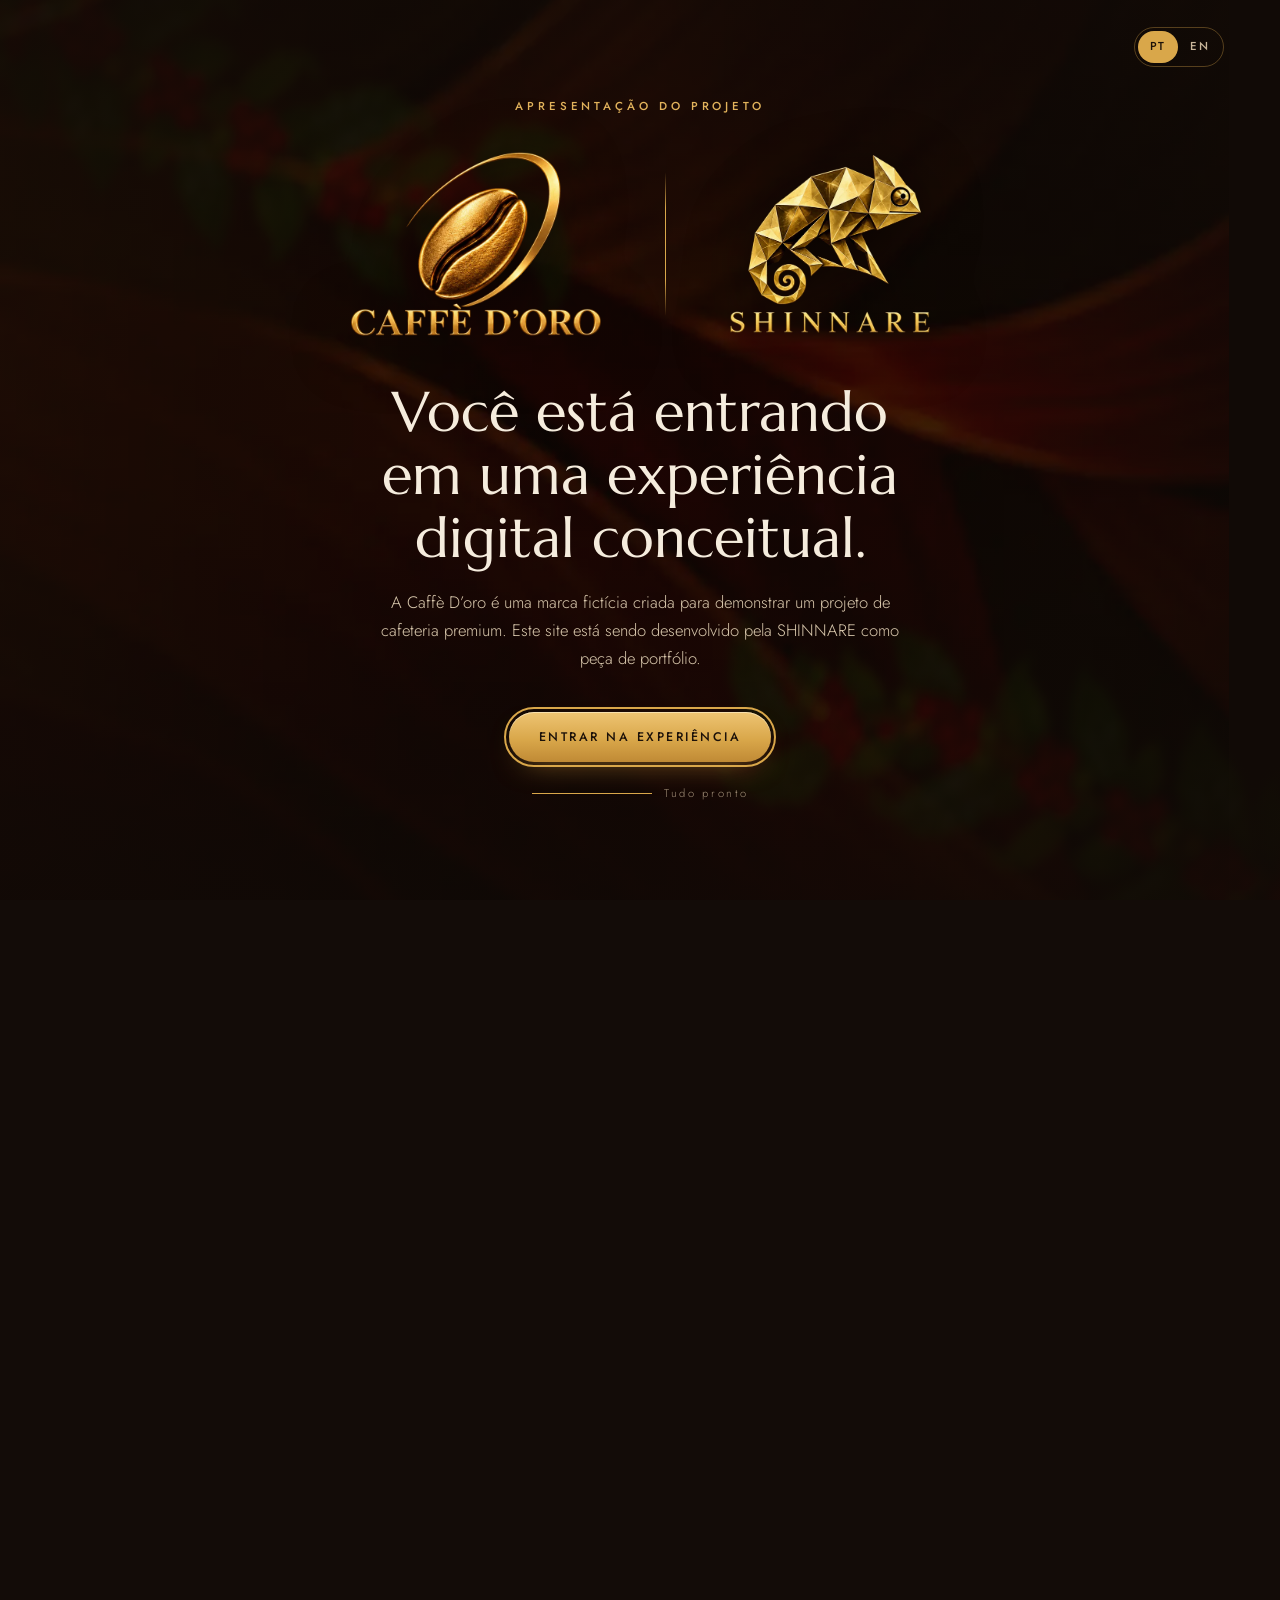
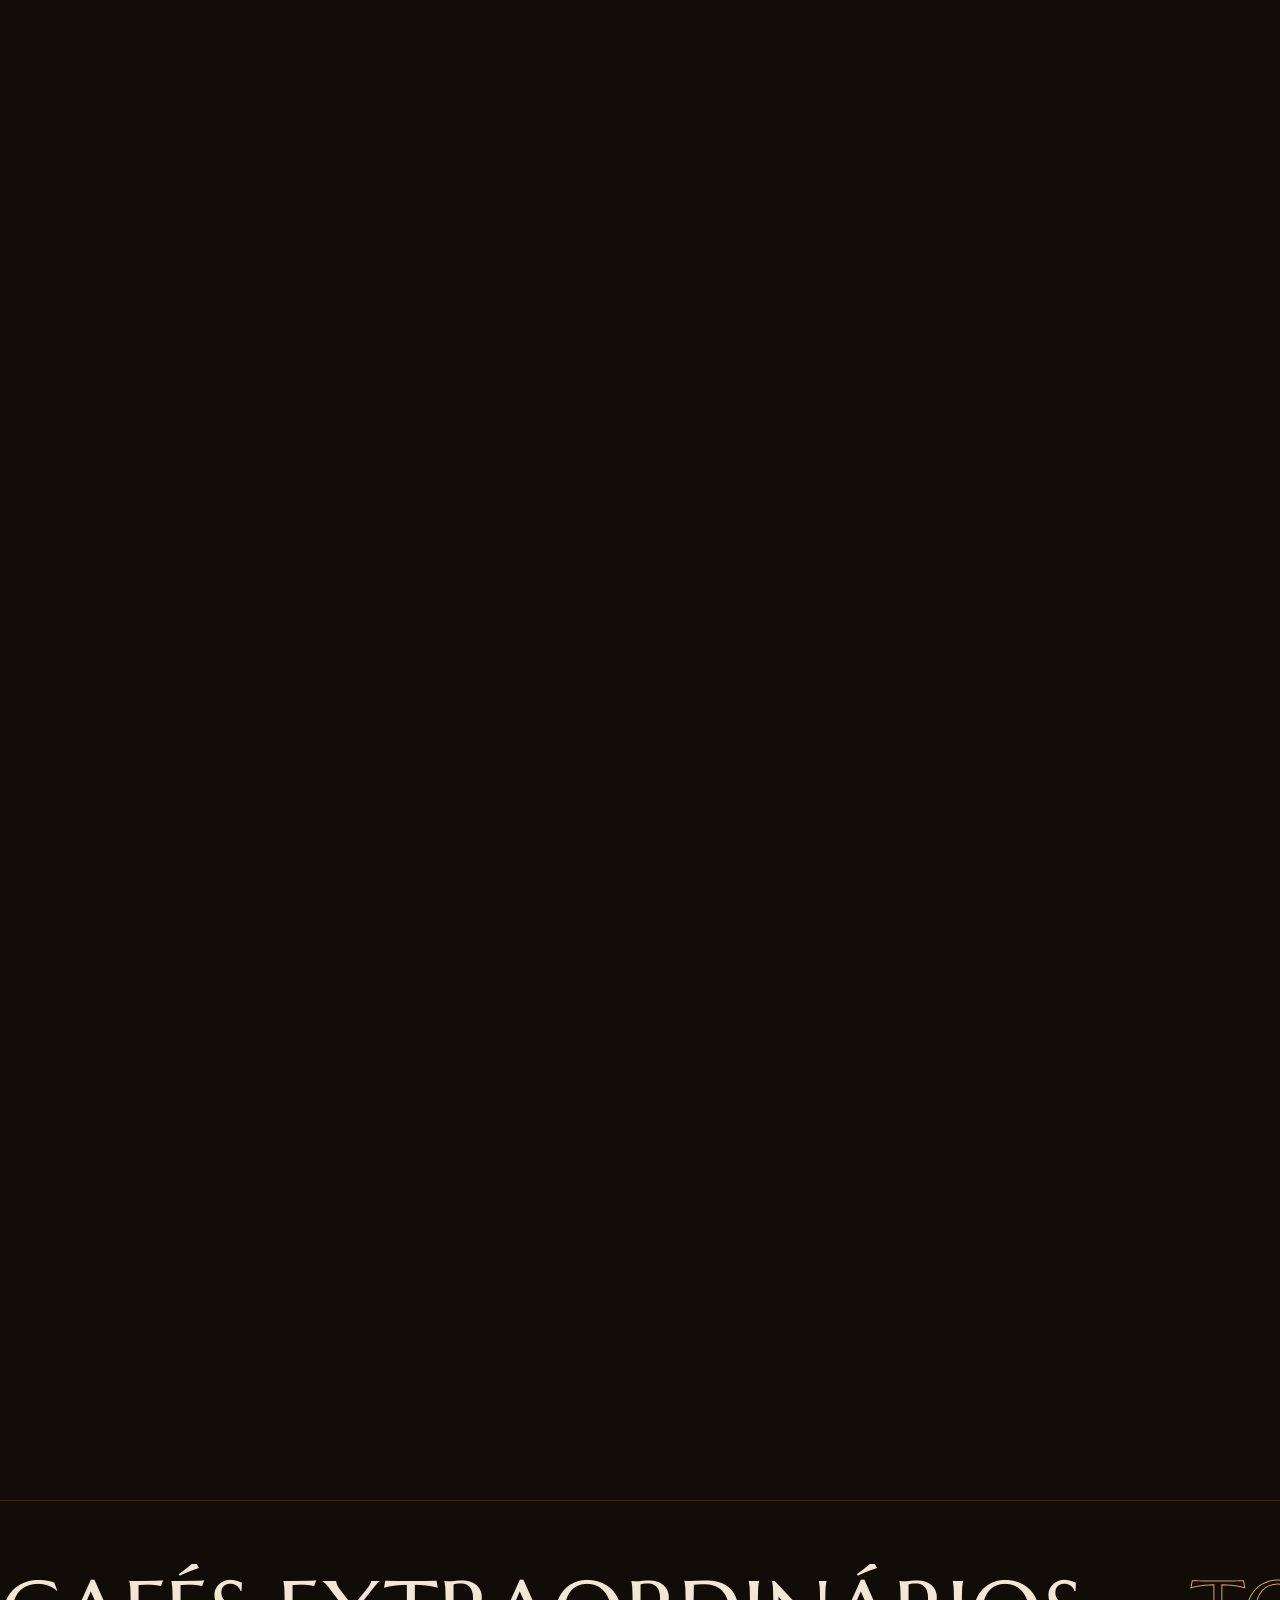
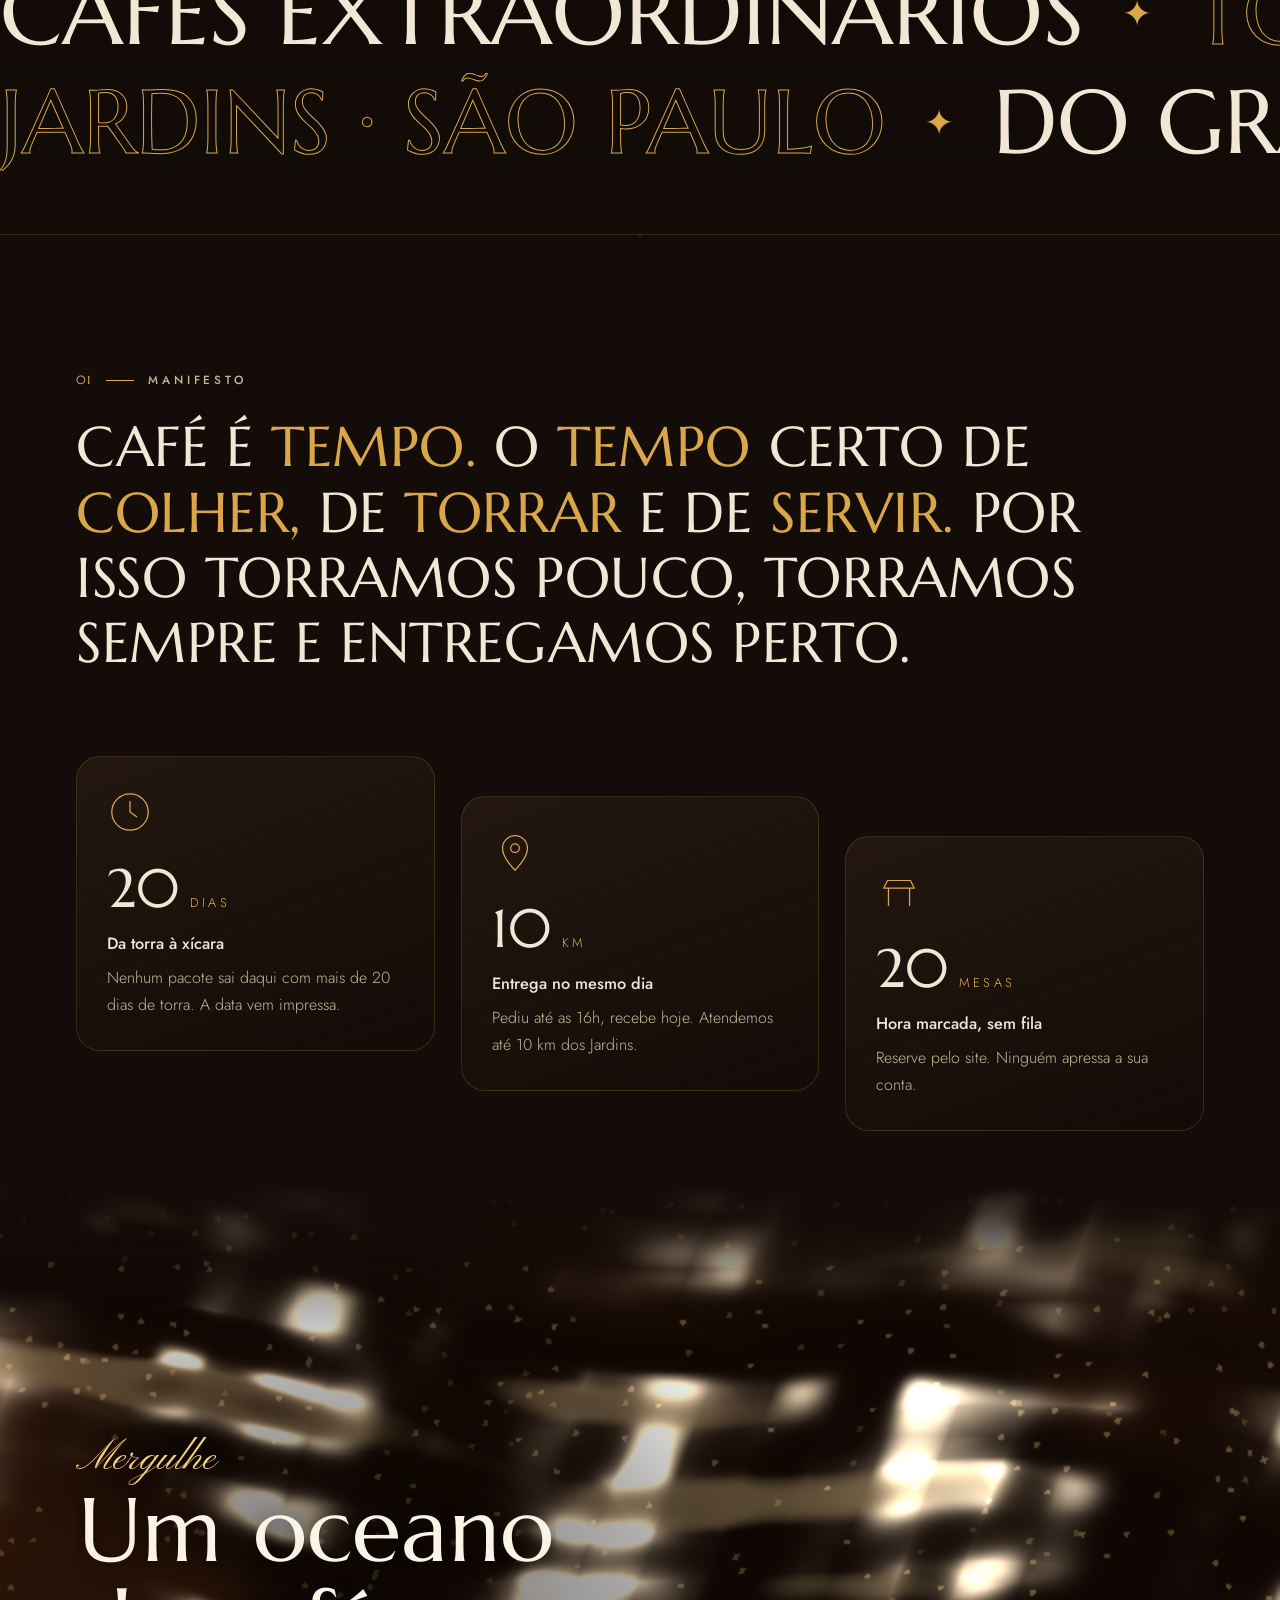
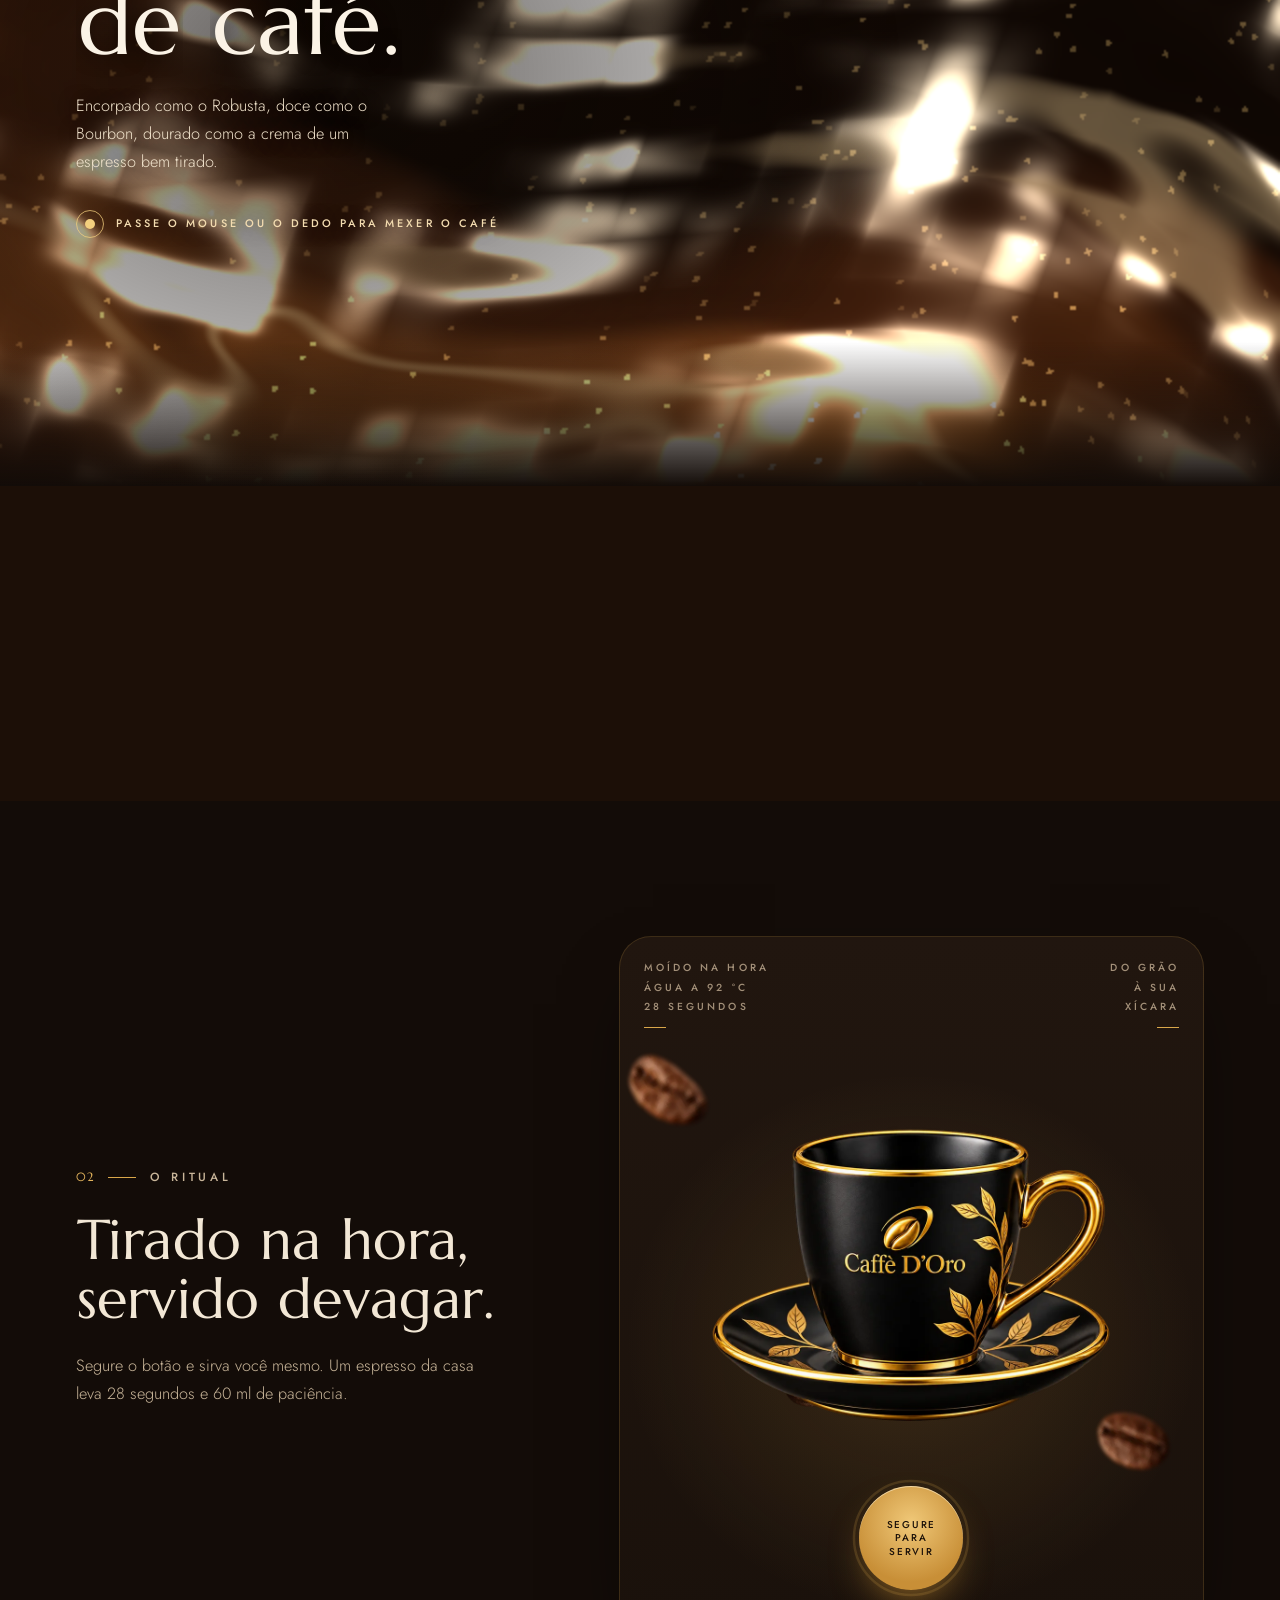
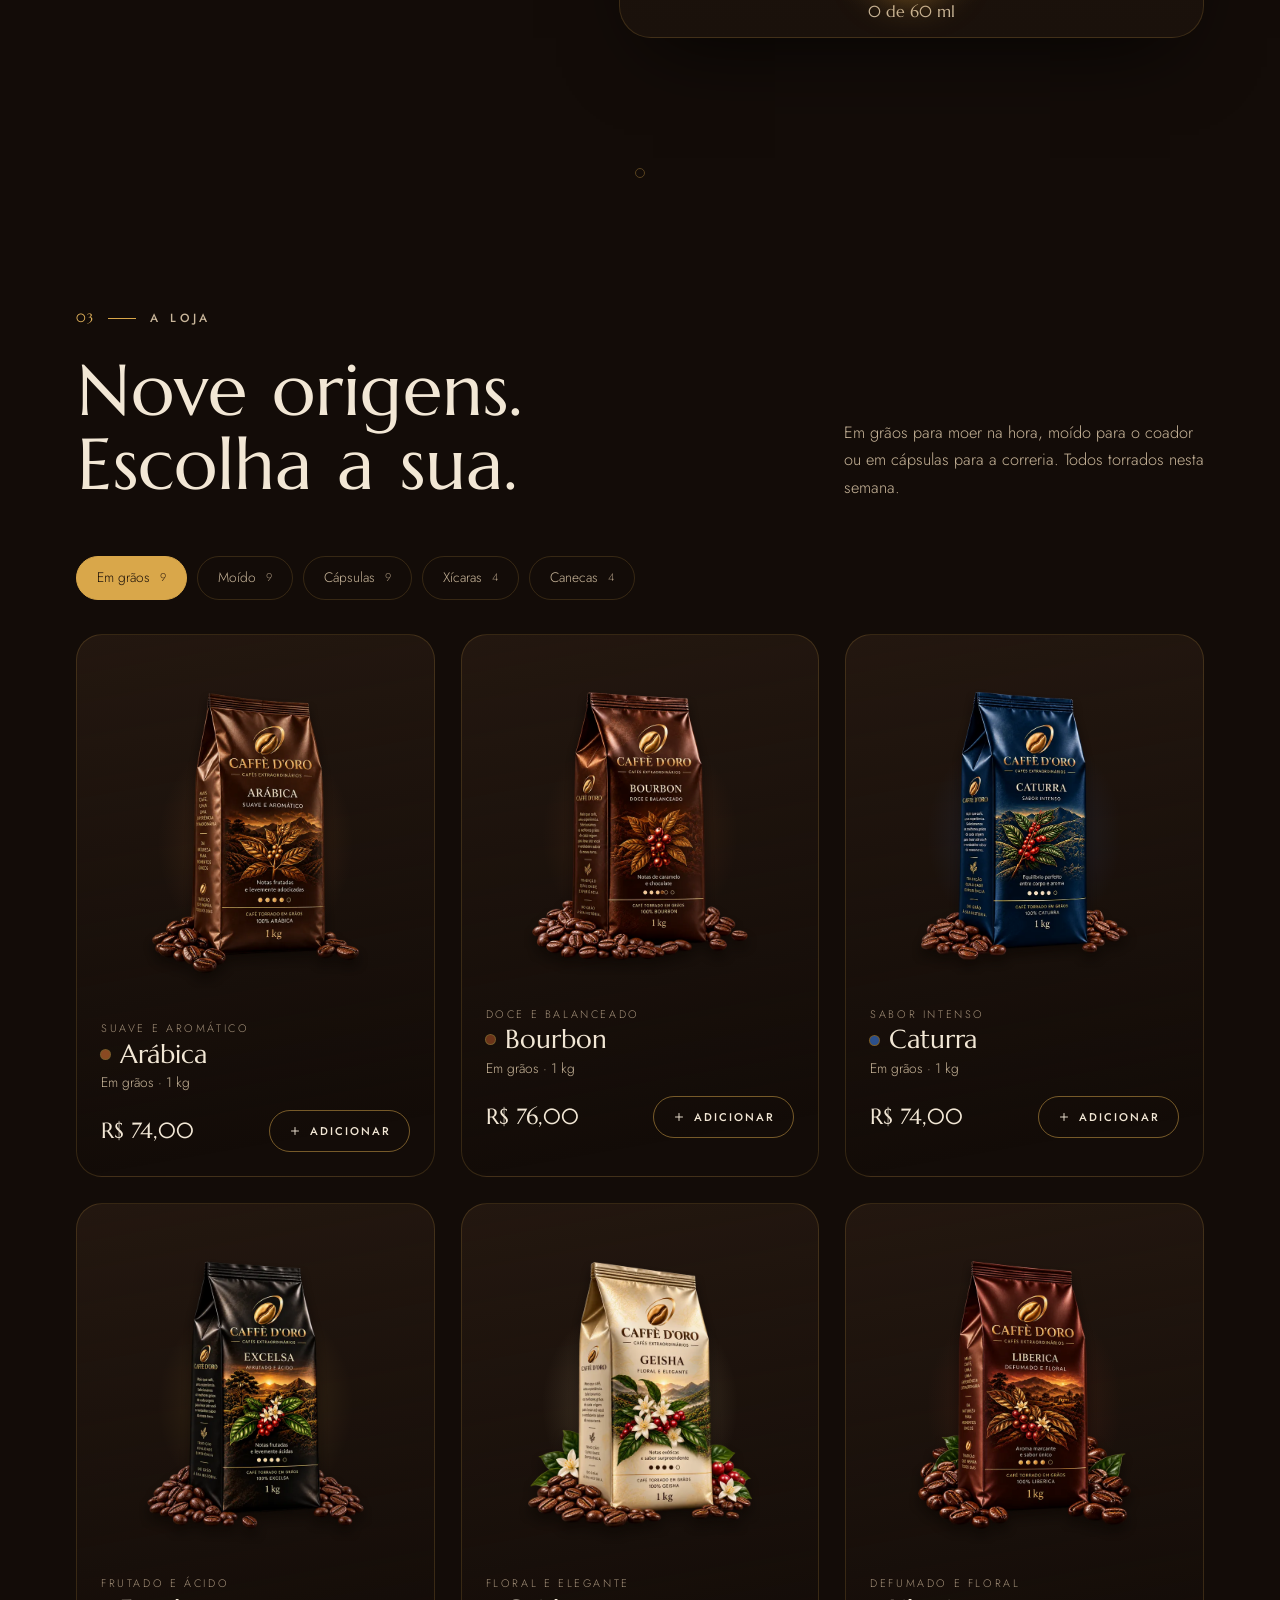
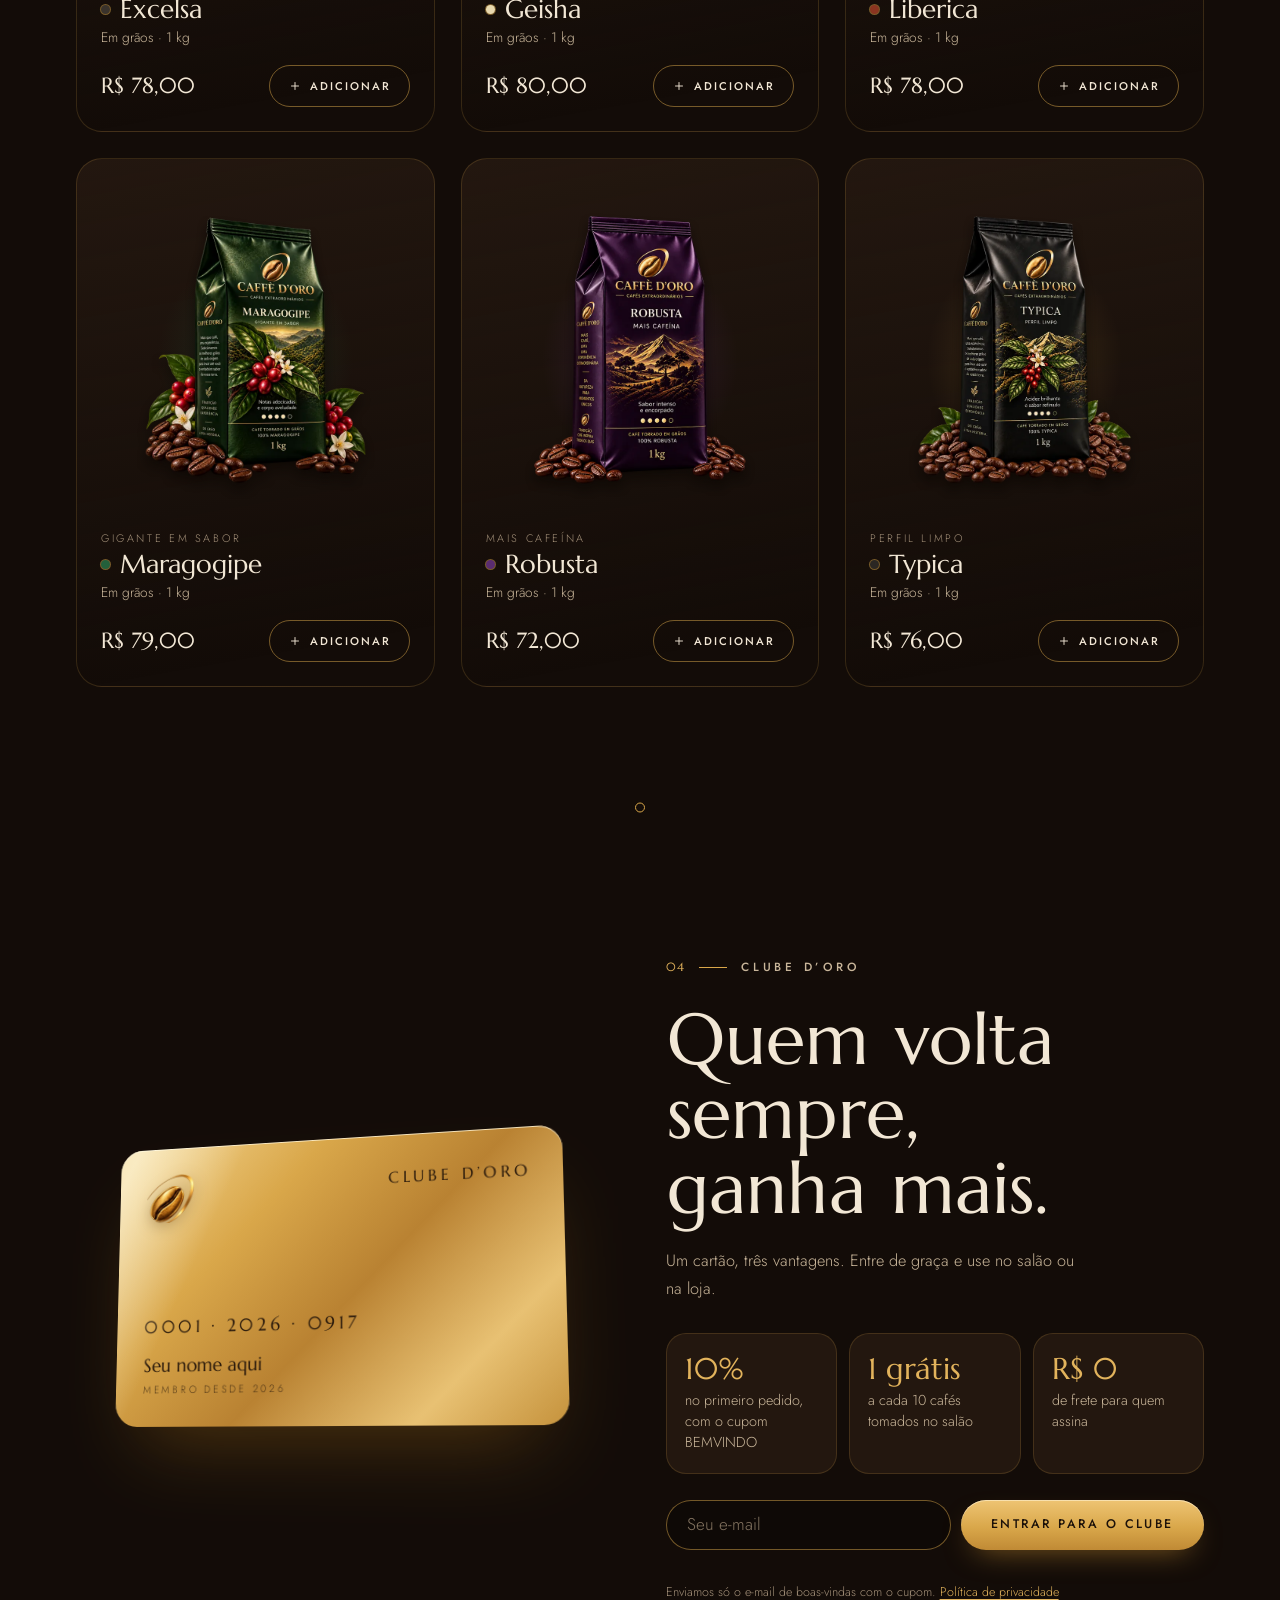
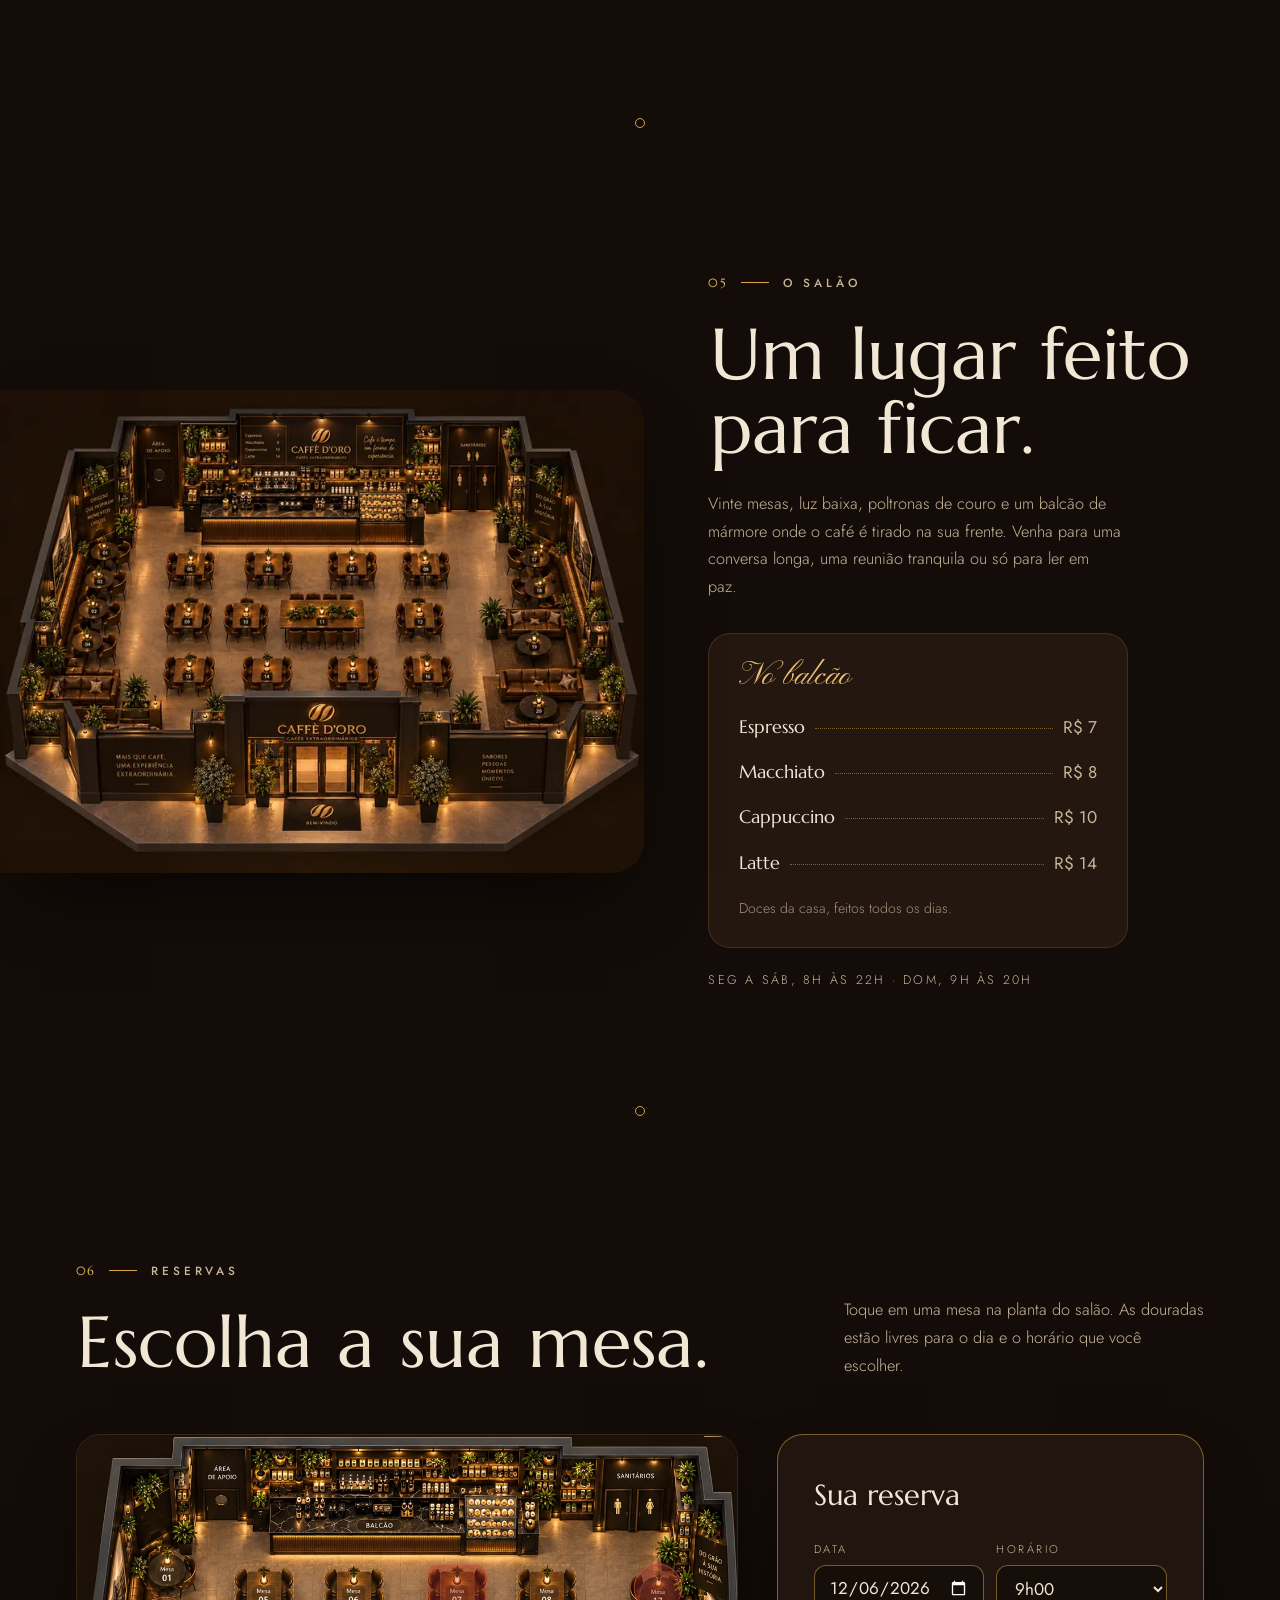
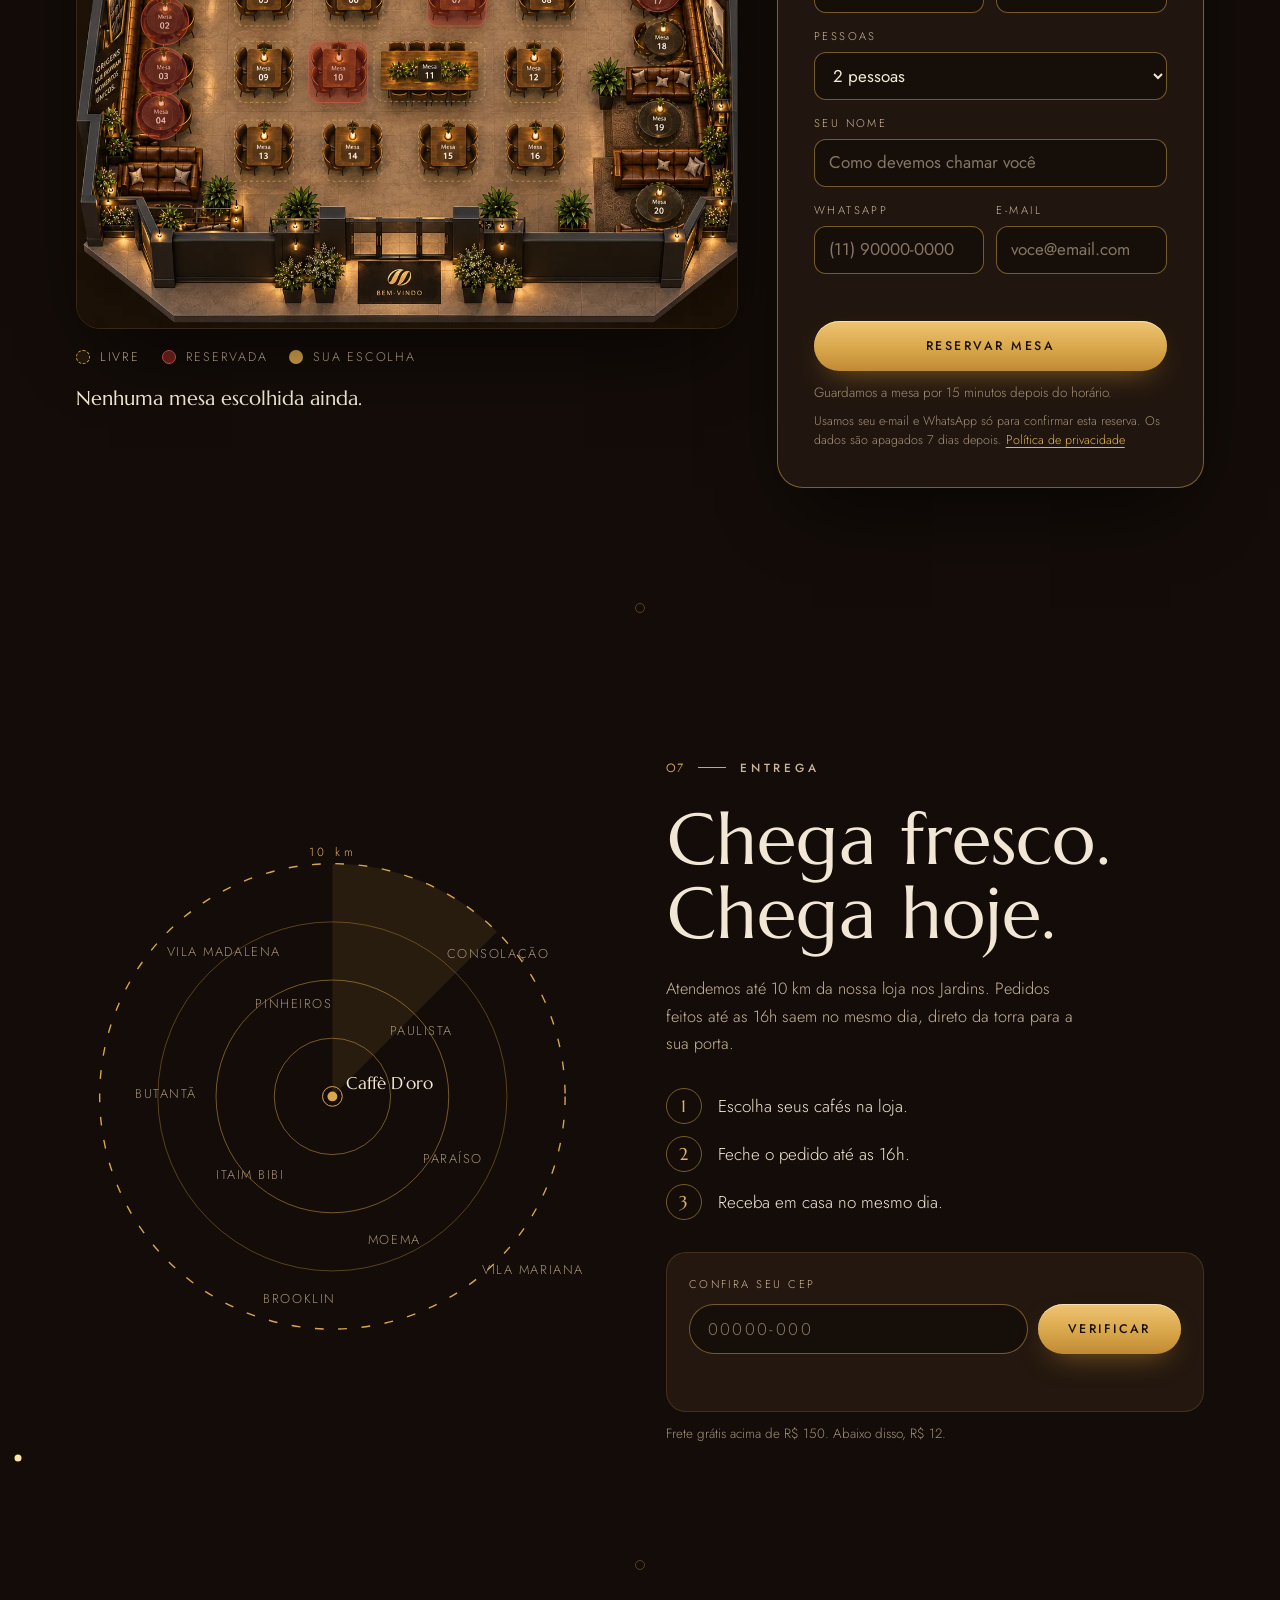
==== commit f64d4038: "Versão 4: "Tudo começa na terra", logo com grãos em órbita no lugar do vídeo, rio de café em movimen" ====
--- a/public/index.html
+++ b/public/index.html
@@ -15,12 +15,12 @@
 <meta name="twitter:card" content="summary_large_image">
 <link rel="canonical" href="https://caffedoro-shinnare.vercel.app/">
 <link rel="icon" href="data:image/svg+xml,%3Csvg xmlns='http://www.w3.org/2000/svg' viewBox='0 0 64 64'%3E%3Cdefs%3E%3ClinearGradient id='g' x1='0' y1='0' x2='1' y2='1'%3E%3Cstop offset='0' stop-color='%23f3cf7e'/%3E%3Cstop offset='1' stop-color='%23a8702a'/%3E%3C/linearGradient%3E%3C/defs%3E%3Crect width='64' height='64' rx='14' fill='%23130c08'/%3E%3Cpath d='M12 44C18 20 40 6 52 12' fill='none' stroke='url(%23g)' stroke-width='2.4' stroke-linecap='round'/%3E%3Cellipse cx='31' cy='34' rx='12' ry='17' transform='rotate(32 31 34)' fill='url(%23g)'/%3E%3Cpath d='M25 46c6-6 2-14 12-24' fill='none' stroke='%23130c08' stroke-width='2.6' stroke-linecap='round'/%3E%3C/svg%3E">
-<script src="assets/boot.js?v=3"></script>
+<script src="assets/boot.js?v=4"></script>
 <link rel="preconnect" href="https://fonts.googleapis.com">
 <link rel="preconnect" href="https://fonts.gstatic.com" crossorigin>
 <link rel="stylesheet" href="https://fonts.googleapis.com/css2?family=Jost:wght@300;400;500&family=Marcellus&family=Pinyon+Script&display=swap">
 <link rel="preload" as="image" href="assets/img/logo-s.webp">
-<link rel="stylesheet" href="assets/site.css?v=3">
+<link rel="stylesheet" href="assets/site.css?v=4">
 </head>
 <body>
 <a class="skip" href="#main" data-i18n="skip">Pular para o conteúdo</a>
@@ -129,18 +129,7 @@
 <section class="hero" id="topo" aria-label="Abertura" data-i18n-attr="aria-label:hero.label">
   <h1 class="sr" data-i18n="hero.h1">Caffè D’oro, cafeteria e cafés especiais nos Jardins, São Paulo</h1>
   <div class="stage" id="stage">
-    <div class="scene sD" id="sD" aria-hidden="true">
-      <div class="cover land">
-        <img class="sd-poster" srcset="assets/img/servido-m.webp 960w, assets/img/servido.webp 1672w" sizes="100vw" src="assets/img/servido.webp" alt="" width="1672" height="941" decoding="async">
-        <video class="sd-video" id="sdVidLand" muted loop playsinline preload="none" disablepictureinpicture data-src="assets/video/balcao-land" width="1920" height="1080"></video>
-      </div>
-      <div class="cover port">
-        <img class="sd-poster" src="assets/img/servido-retrato.webp" alt="" width="820" height="1457" loading="lazy" decoding="async">
-        <video class="sd-video" id="sdVidPort" muted loop playsinline preload="none" disablepictureinpicture data-src="assets/video/balcao-port" width="1080" height="1920"></video>
-      </div>
-      <div class="sd-sweep"></div>
-      <canvas class="embers" id="embers"></canvas>
-    </div>
+    <div class="scene sD" id="sD" aria-hidden="true"></div>
 
     <div class="scene sA" id="sA" aria-hidden="true">
       <img class="burst-bg" id="burstBg" src="assets/img/explosao.webp" alt="" width="736" height="1104" decoding="async">
@@ -178,7 +167,7 @@
       <p class="script split" data-fx="depth" data-i18n="hero.script">Café é tempo, em forma de experiência.</p>
     </div>
     <div class="band b2" data-a="0.21" data-b="0.41">
-      <h2 class="hl split" data-fx="part" data-i18n="hero.b2h">Tudo começa / no pé.</h2>
+      <h2 class="hl split" data-fx="part" data-i18n="hero.b2h">Tudo começa / na terra.</h2>
       <p class="sub" data-i18n="hero.b2p">Nove origens, colhidas no ponto certo e torradas aqui, em pequenos lotes.</p>
     </div>
     <div class="band b3" data-a="0.53" data-b="0.76">
@@ -194,6 +183,26 @@
         </div>
         <h2 class="hl split gold-text" data-fx="rise" data-i18n="hero.b4h">Sua mesa está pronta.</h2>
         <p class="sub" data-i18n="hero.b4p">Reserve um horário no salão ou receba café fresco em casa, no mesmo dia, em até 10&nbsp;km dos Jardins.</p>
+      </div>
+      <!-- the brand mark with gold beans circling it: pure CSS, no video -->
+      <div class="orbit" aria-hidden="true">
+        <div class="orbit-core">
+          <span class="orb-halo"></span>
+          <span class="orb-mark"><img class="orb-logo" srcset="assets/img/logo-s.webp 640w, assets/img/logo.webp 1100w" sizes="(max-aspect-ratio: 4/5) 88vw, 52vw" src="assets/img/logo-s.webp" alt="" width="1100" height="811" decoding="async"><span class="orb-shine"></span></span>
+          <span class="orb"><span class="orb-x"><img src="assets/img/gb-1.webp" alt="" width="177" height="200" decoding="async"></span></span>
+          <span class="orb"><span class="orb-x"><img src="assets/img/gb-2.webp" alt="" width="144" height="200" decoding="async"></span></span>
+          <span class="orb"><span class="orb-x"><img src="assets/img/gb-3.webp" alt="" width="177" height="200" decoding="async"></span></span>
+          <span class="orb"><span class="orb-x"><img src="assets/img/gb-4.webp" alt="" width="147" height="200" decoding="async"></span></span>
+          <span class="orb"><span class="orb-x"><img src="assets/img/gb-5.webp" alt="" width="162" height="200" decoding="async"></span></span>
+          <span class="orb"><span class="orb-x"><img src="assets/img/gb-6.webp" alt="" width="179" height="200" decoding="async"></span></span>
+          <span class="orb"><span class="orb-x"><img src="assets/img/gb-7.webp" alt="" width="127" height="200" decoding="async"></span></span>
+          <span class="orb"><span class="orb-x"><img src="assets/img/gb-3.webp" alt="" width="177" height="200" decoding="async"></span></span>
+          <span class="orb in"><span class="orb-x"><img src="assets/img/gb-5.webp" alt="" width="162" height="200" decoding="async"></span></span>
+          <span class="orb in"><span class="orb-x"><img src="assets/img/gb-1.webp" alt="" width="177" height="200" decoding="async"></span></span>
+          <span class="orb in"><span class="orb-x"><img src="assets/img/gb-6.webp" alt="" width="179" height="200" decoding="async"></span></span>
+          <span class="orb in"><span class="orb-x"><img src="assets/img/gb-2.webp" alt="" width="144" height="200" decoding="async"></span></span>
+          <span class="orb-dust"></span>
+        </div>
       </div>
       <div class="cta-row">
         <a class="btn gold magnetic glow" href="#reservar" data-i18n="hero.cta1">Reservar mesa</a>
@@ -729,8 +738,8 @@
 
 <div class="toast" id="toast" role="status" aria-live="polite"></div>
 
-<script src="assets/i18n.js?v=3" defer></script>
+<script src="assets/i18n.js?v=4" defer></script>
 <script src="assets/qr.js?v=3" defer></script>
-<script src="assets/site.js?v=3" defer></script>
+<script src="assets/site.js?v=4" defer></script>
 </body>
 </html>
--- a/public/assets/site.css
+++ b/public/assets/site.css
@@ -207,11 +207,6 @@
 .stage::before{content:"";position:absolute;inset:0;background:radial-gradient(60% 55% at 50% 48%,var(--glow-a),transparent 70%)}
 .scene{position:absolute;inset:0;pointer-events:none;z-index:1}
 .sA,.sB,.sC,.cue,.b1,.b2,.b3{display:none}
-.cover{position:absolute;left:50%;top:50%;transform:translate(-50%,-50%)}
-.cover img{width:100%;height:100%;object-fit:cover}
-.cover.land{width:max(100vw,calc(100vh * 1.7768));width:max(100vw,calc(100svh * 1.7768));aspect-ratio:1672/941}
-.cover.port{display:none;width:max(100vw,calc(100vh * .5628));width:max(100vw,calc(100svh * .5628));aspect-ratio:820/1457}
-@media (max-aspect-ratio:4/5){.cover.land{display:none}.cover.port{display:block}}
 .steam{position:absolute;left:var(--x);top:var(--y);width:9%;height:26%;transform:translate(-50%,-100%);pointer-events:none}
 .steam i{position:absolute;left:30%;bottom:0;width:40%;height:60%;border-radius:50%;background:radial-gradient(closest-side,rgba(255,238,214,.22),rgba(255,238,214,0));opacity:0;animation:steam 7s ease-in-out infinite}
 .steam i:nth-child(2){left:10%;animation-delay:-2.3s;animation-duration:8.4s}
@@ -791,12 +786,53 @@
 html:not(.scrub) .burst,html:not(.scrub) .burst-bg{display:none}
 html.scrub .sA .logo-wrap{z-index:1}
 
-/* the settle band: a film loops behind the headline */
-.sd-video{position:absolute;inset:0;width:100%;height:100%;object-fit:cover;opacity:0;transition:opacity 1.4s var(--ease)}
-.sd-video.on{opacity:1}
-.sd-sweep{position:absolute;inset:-20%;z-index:1;pointer-events:none;background:linear-gradient(112deg,transparent 40%,rgba(255,224,160,.14) 49%,rgba(255,240,205,.22) 50%,rgba(255,224,160,.14) 51%,transparent 60%);transform:translateX(-70%);animation:sweep 8s var(--ease-io) infinite}
-@keyframes sweep{0%,50%{transform:translateX(-70%)}100%{transform:translateX(70%)}}
-.embers{position:absolute;inset:0;z-index:1;width:100%;height:100%;pointer-events:none}
+/* the settle band: the brand mark with gold beans circling it. Pure CSS transforms, no video, no canvas.
+   Each bean rides two eased oscillations a quarter turn apart (an ellipse); it grows and moves in front of the mark
+   on the near half of the orbit and slips behind it on the far half. */
+.sD{background:radial-gradient(40% 56% at 73% 52%,rgba(168,110,42,.3),rgba(92,52,20,.16) 48%,rgba(19,12,8,0) 76%),radial-gradient(130% 110% at 60% 50%,#1b110a 0%,#0e0906 100%)}
+.orbit{position:absolute;left:calc(100% + 2vw);top:50%;width:calc(100vw - var(--gutter) * 2 - 100% - 2vw);height:min(80vh,760px);transform:translateY(-50%);display:grid;place-items:center;pointer-events:none;container-type:size;text-shadow:none}
+.orbit-core{position:relative;width:min(100cqw,130cqh);aspect-ratio:1.3;container-type:size}
+.orb-halo{position:absolute;left:50%;top:50%;width:84cqw;height:84cqw;margin:-42cqw 0 0 -42cqw;border-radius:50%;background:radial-gradient(closest-side,rgba(240,186,92,.34),rgba(217,167,74,.13) 44%,rgba(217,167,74,0) 72%);animation:orbHalo 5s ease-in-out infinite}
+@keyframes orbHalo{0%,100%{transform:scale(.9);opacity:.72}50%{transform:scale(1.06);opacity:1}}
+.orb-mark{position:absolute;left:50%;top:50%;z-index:2;width:56cqw;transform:translate(-50%,-50%);animation:orbFloat 6s ease-in-out infinite}
+.orb-logo{width:100%;height:auto}
+@keyframes orbFloat{0%,100%{transform:translate(-50%,-50%)}50%{transform:translate(-50%,-54%)}}
+.orb-shine{position:absolute;inset:0;overflow:hidden;-webkit-mask:url(img/logo-s.webp) center/100% 100% no-repeat;mask:url(img/logo-s.webp) center/100% 100% no-repeat}
+.orb-shine::before{content:"";position:absolute;top:-20%;bottom:-20%;left:0;width:30%;background:linear-gradient(90deg,rgba(255,240,200,0),rgba(255,247,226,.7) 50%,rgba(255,240,200,0));transform:translateX(-150%) skewX(-16deg);animation:orbShine 6.5s cubic-bezier(.45,.05,.3,1) infinite}
+@keyframes orbShine{0%,48%{transform:translateX(-150%) skewX(-16deg)}100%{transform:translateX(380%) skewX(-16deg)}}
+.orb{--P:19s;--rx:47cqw;--ry:14cqw;--tilt:-11deg;--s0:.5;--s1:1.12;--bs:11.5cqw;--sp:8s;
+  --dx:calc(var(--P) * var(--f,0) * -1);--dy:calc(var(--P) * (var(--f,0) + .25) * -1);
+  position:absolute;left:50%;top:50%;z-index:0;
+  animation:orbY calc(var(--P) / 2) cubic-bezier(.37,0,.63,1) var(--dy) infinite alternate both,orbZ calc(var(--P) / 2) linear var(--dy) infinite alternate both}
+.orb-x{position:absolute;left:0;top:0;animation:orbX calc(var(--P) / 2) cubic-bezier(.37,0,.63,1) var(--dx) infinite alternate both}
+.orb img{position:absolute;left:0;top:0;width:auto;max-width:none;height:var(--bs);transform:translate(-50%,-50%);animation:orbSpin var(--sp) linear infinite}
+.orb.in{--P:12s;--rx:35cqw;--ry:21cqw;--tilt:27deg;--s0:.42;--s1:.88;--bs:8cqw;--dy:calc(var(--P) * (var(--f,0) - .25) * -1)}
+.orb:nth-child(3){--f:0}
+.orb:nth-child(4){--f:.125;--bs:9.5cqw;--sp:11s}
+.orb:nth-child(5){--f:.25;--sp:6.5s}
+.orb:nth-child(6){--f:.375;--bs:13cqw;--sp:13s}
+.orb:nth-child(7){--f:.5;--sp:9s}
+.orb:nth-child(8){--f:.625;--bs:9.5cqw;--sp:7s}
+.orb:nth-child(9){--f:.75;--bs:12.5cqw;--sp:10s}
+.orb:nth-child(10){--f:.875;--sp:12s}
+.orb:nth-child(11){--f:.06;--sp:5s}
+.orb:nth-child(12){--f:.31;--sp:7.5s}
+.orb:nth-child(13){--f:.56;--sp:6s}
+.orb:nth-child(14){--f:.81;--sp:9.5s}
+.orb:nth-child(even) img{animation-direction:reverse}
+@keyframes orbX{from{transform:translateX(calc(var(--rx) * -1))}to{transform:translateX(var(--rx))}}
+@keyframes orbY{from{transform:rotate(var(--tilt)) translateY(calc(var(--ry) * -1)) scale(var(--s0));opacity:.5}to{transform:rotate(var(--tilt)) translateY(var(--ry)) scale(var(--s1));opacity:1}}
+@keyframes orbZ{0%,49.9%{z-index:0}50%,100%{z-index:4}}
+@keyframes orbSpin{from{transform:translate(-50%,-50%) rotate(0deg)}to{transform:translate(-50%,-50%) rotate(360deg)}}
+.orb-dust,.orb-dust::before{position:absolute;left:50%;top:50%;z-index:3;width:2px;height:2px;border-radius:50%}
+.orb-dust{box-shadow:31cqw -19cqw 0 1px rgba(255,230,170,.9),-38cqw -8cqw 0 .5px rgba(255,220,150,.8),-22cqw 24cqw 0 1px rgba(255,236,190,.85),40cqw 17cqw 0 .5px rgba(255,214,140,.8),6cqw -30cqw 0 .5px rgba(255,236,190,.7),-44cqw 20cqw 0 .5px rgba(255,220,150,.7);animation:orbDust 4.2s ease-in-out infinite}
+.orb-dust::before{content:"";left:0;top:0;box-shadow:-30cqw -22cqw 0 .5px rgba(255,236,190,.85),24cqw 27cqw 0 1px rgba(255,220,150,.8),-8cqw 33cqw 0 .5px rgba(255,230,170,.75),45cqw -4cqw 0 1px rgba(255,236,190,.8),-47cqw -2cqw 0 .5px rgba(255,214,140,.7);animation:orbDust 5.6s ease-in-out -2.4s infinite}
+@keyframes orbDust{0%,100%{opacity:.15;transform:rotate(-4deg)}50%{opacity:1;transform:rotate(4deg)}}
+/* only runs while the band is on screen (JS toggles .settle-on) */
+.orbit *,.orbit *::before{animation-play-state:paused}
+.hero.settle-on .orbit *,.hero.settle-on .orbit *::before{animation-play-state:running}
+html.scrub .b4 .orbit{opacity:var(--kc0,0)}
+html.scrub .b4 .orbit-core{transform:scale(calc(.72 + .28 * var(--k,0)));will-change:transform}
 .live-tag{position:absolute;left:0;top:calc(var(--nav) + 3vh);display:inline-flex;align-items:center;gap:10px;padding:7px 15px 7px 12px;border-radius:999px;background:rgba(10,6,4,.6);border:1px solid rgba(235,193,115,.4);font-size:.64rem;font-weight:500;letter-spacing:.3em;text-transform:uppercase;color:#f4ead9;text-shadow:none}
 .live-tag i{width:8px;height:8px;border-radius:50%;background:#e8584a;animation:live 1.8s ease-out infinite}
 @keyframes live{0%{box-shadow:0 0 0 0 rgba(232,88,74,.6)}100%{box-shadow:0 0 0 11px rgba(232,88,74,0)}}
@@ -816,6 +852,10 @@
   .b4{padding-top:calc(var(--nav) + 64px)}
   .seal{width:84px;height:84px;margin:0 auto 12px}
   .seal .settle-mark{width:38px}
+  /* on phones the mark sits in the gap between the headline and the buttons; the small seal would repeat it */
+  .b4 .seal{display:none}
+  .orbit{position:relative;left:auto;top:auto;transform:none;flex:1 1 0;align-self:stretch;width:auto;height:auto;min-height:150px;margin:6px calc(var(--gutter) * -1) 10px}
+  .sD{background:radial-gradient(64% 34% at 50% 60%,rgba(168,110,42,.34),rgba(92,52,20,.16) 50%,rgba(19,12,8,0) 80%),radial-gradient(130% 100% at 50% 55%,#1b110a 0%,#0e0906 100%)}
 }
 @media (max-height:560px){.live-tag,.seal{display:none}}
 
@@ -931,6 +971,6 @@
   .logo-wrap .logo,.il-line{opacity:1!important;transform:none!important}
   .dust,.steam,.cursor{display:none!important}
   .man-text .mw{opacity:1!important}
-  .embers,.sd-sweep,.sd-video,.qr-scan{display:none!important}
+  .orb,.orb-dust,.orb-shine,.qr-scan{display:none!important}
   .gold-text .w{background-position:50% 0!important}
 }
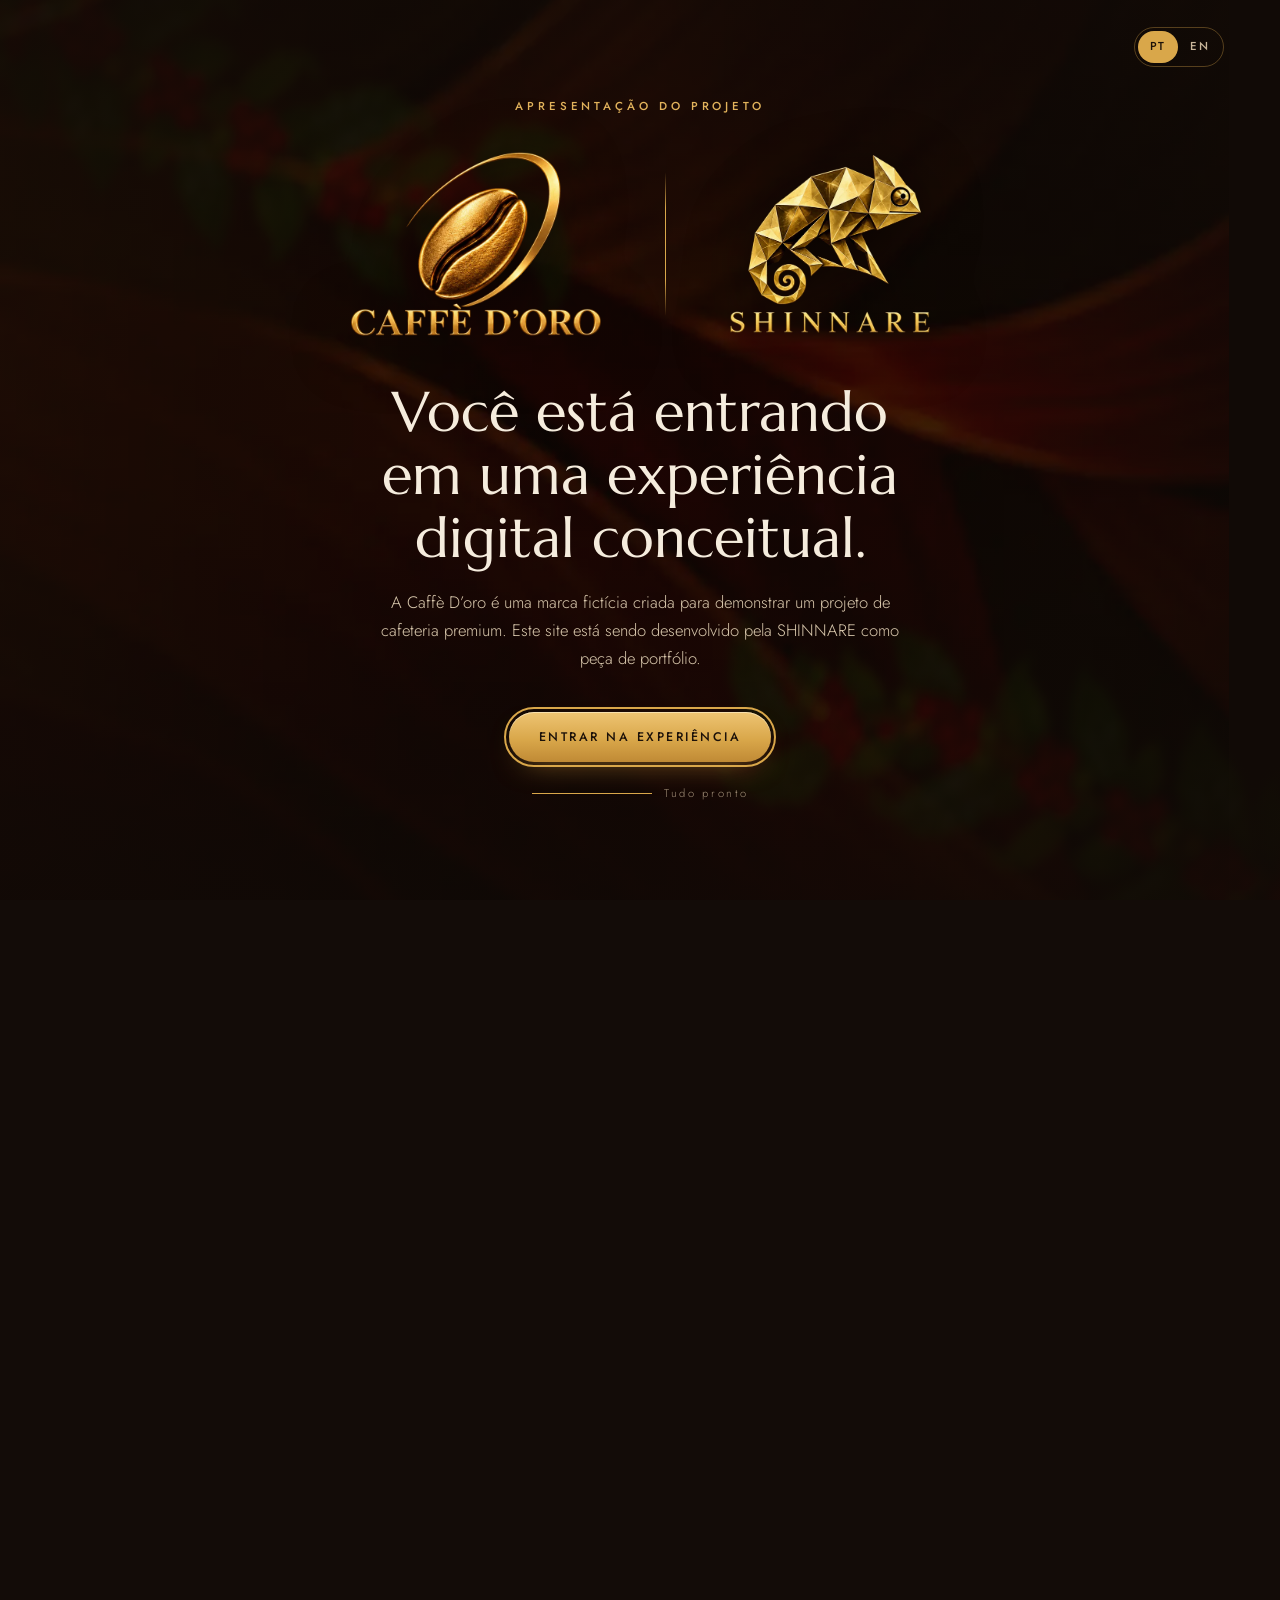
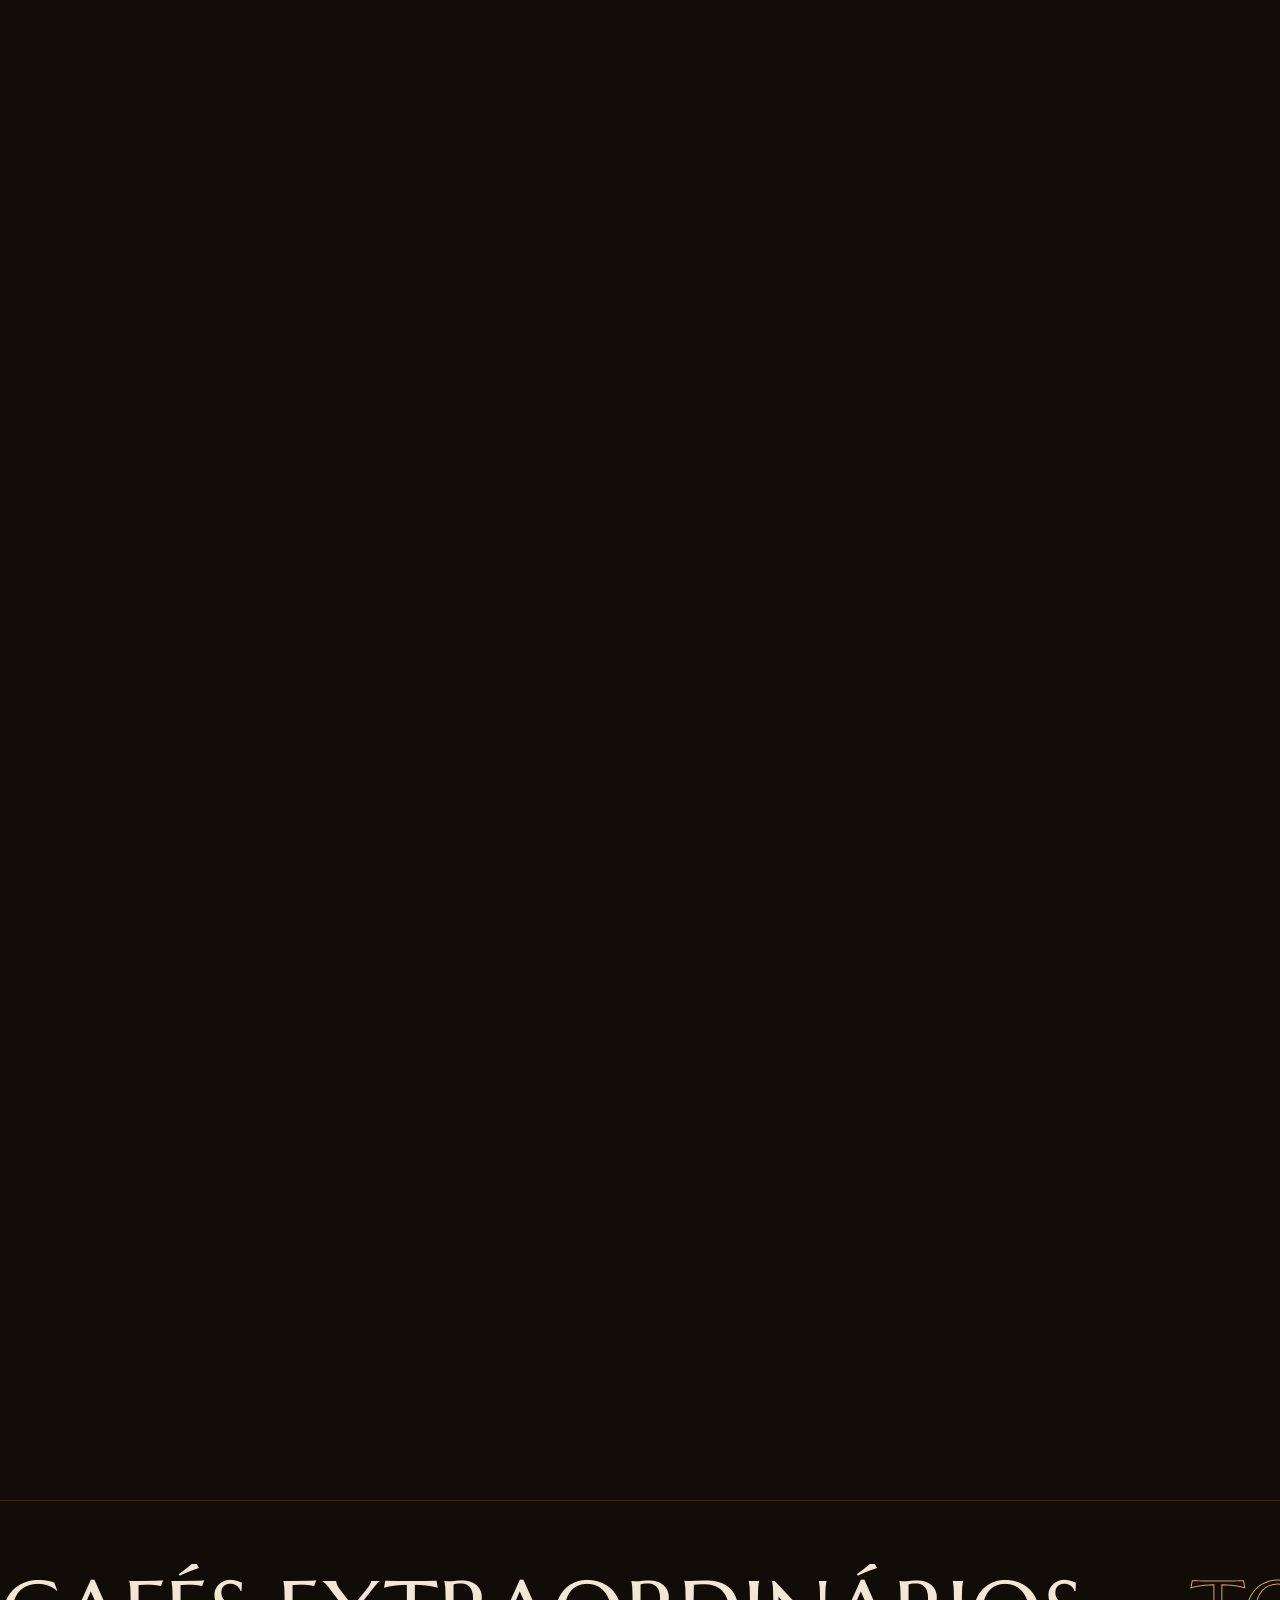
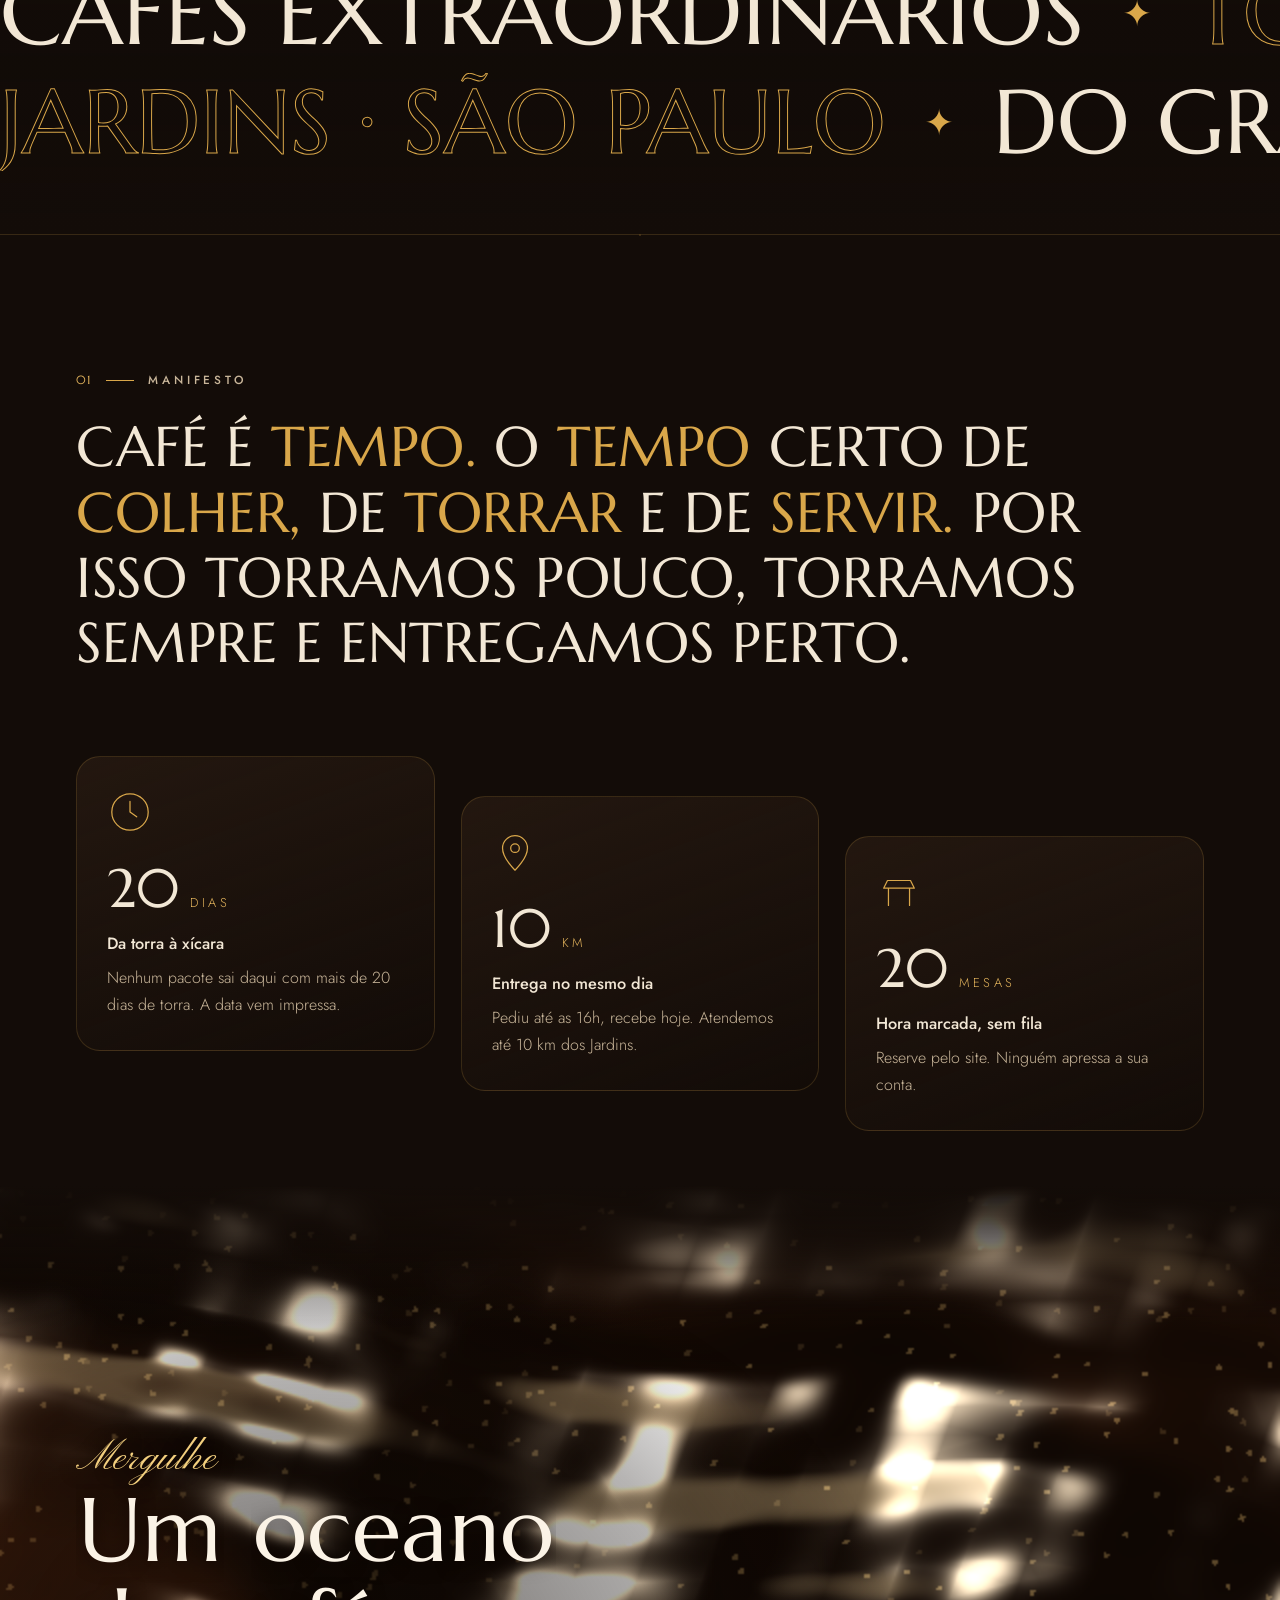
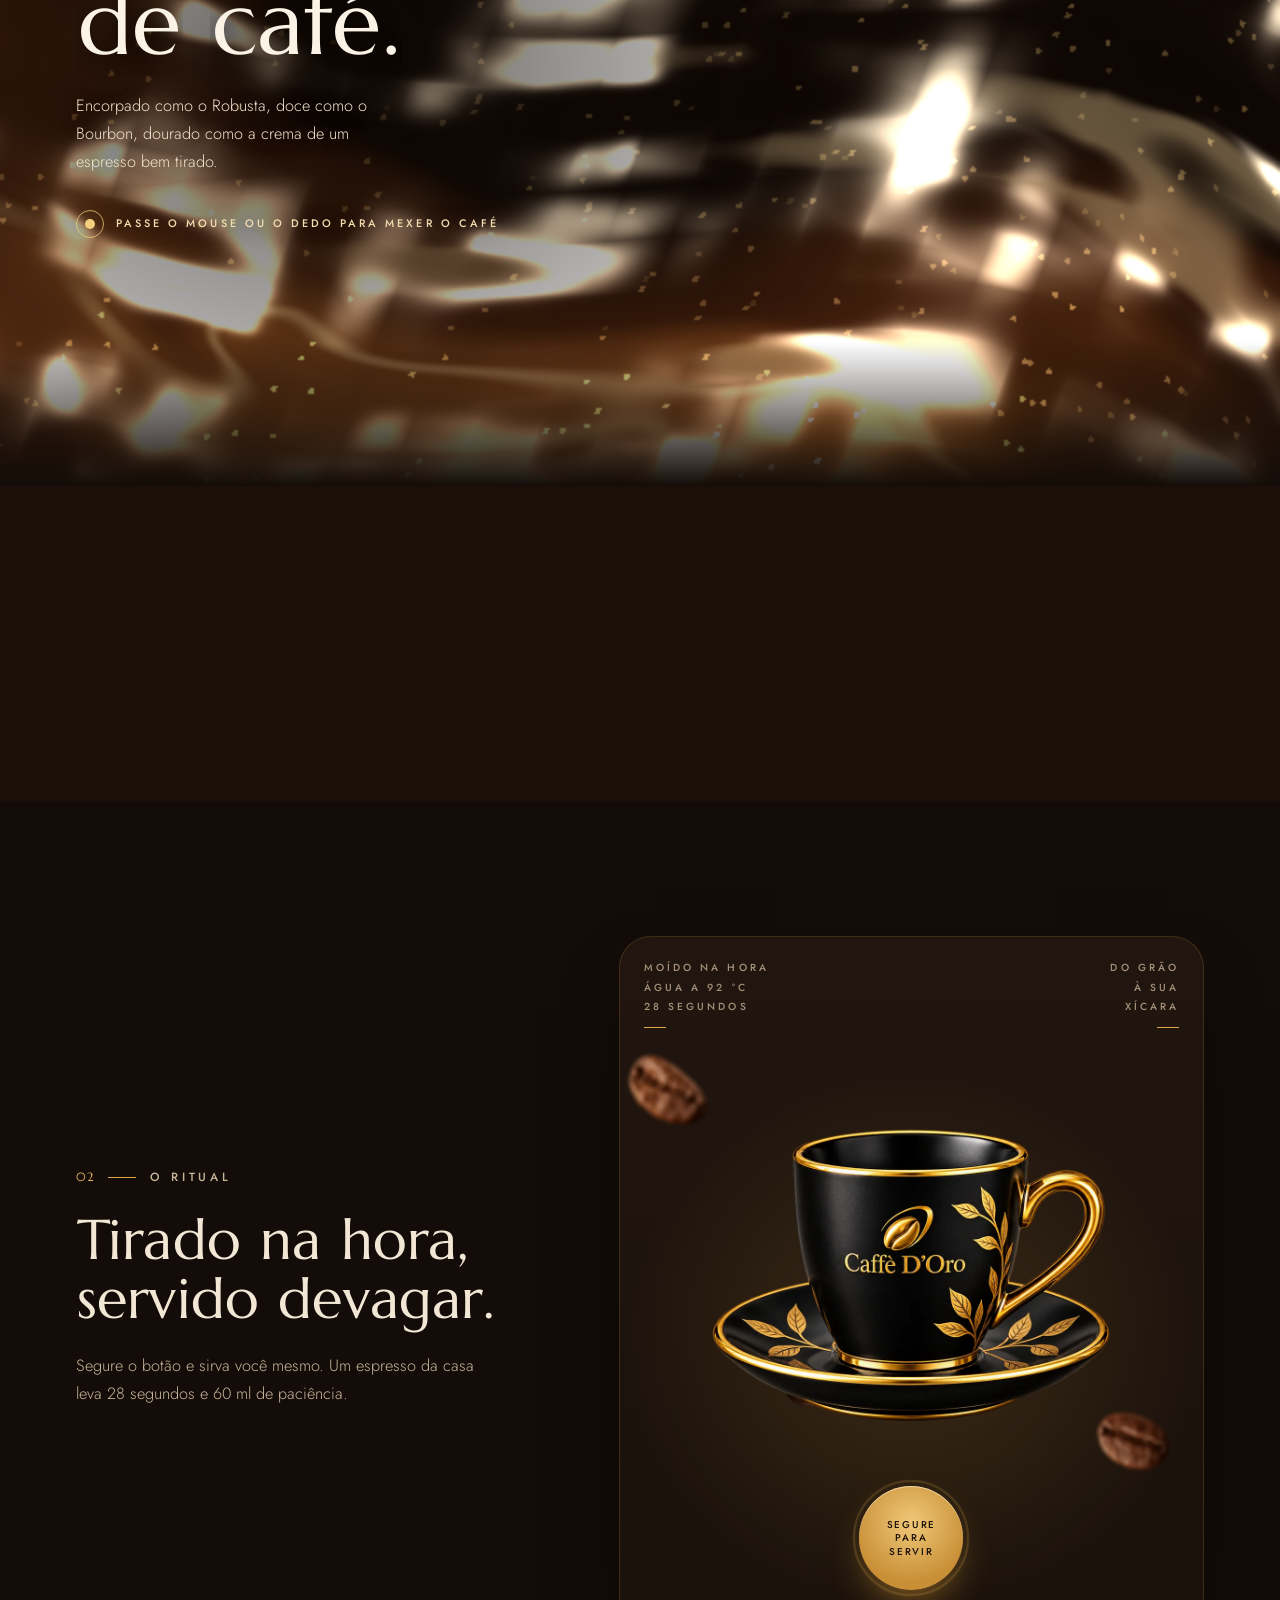
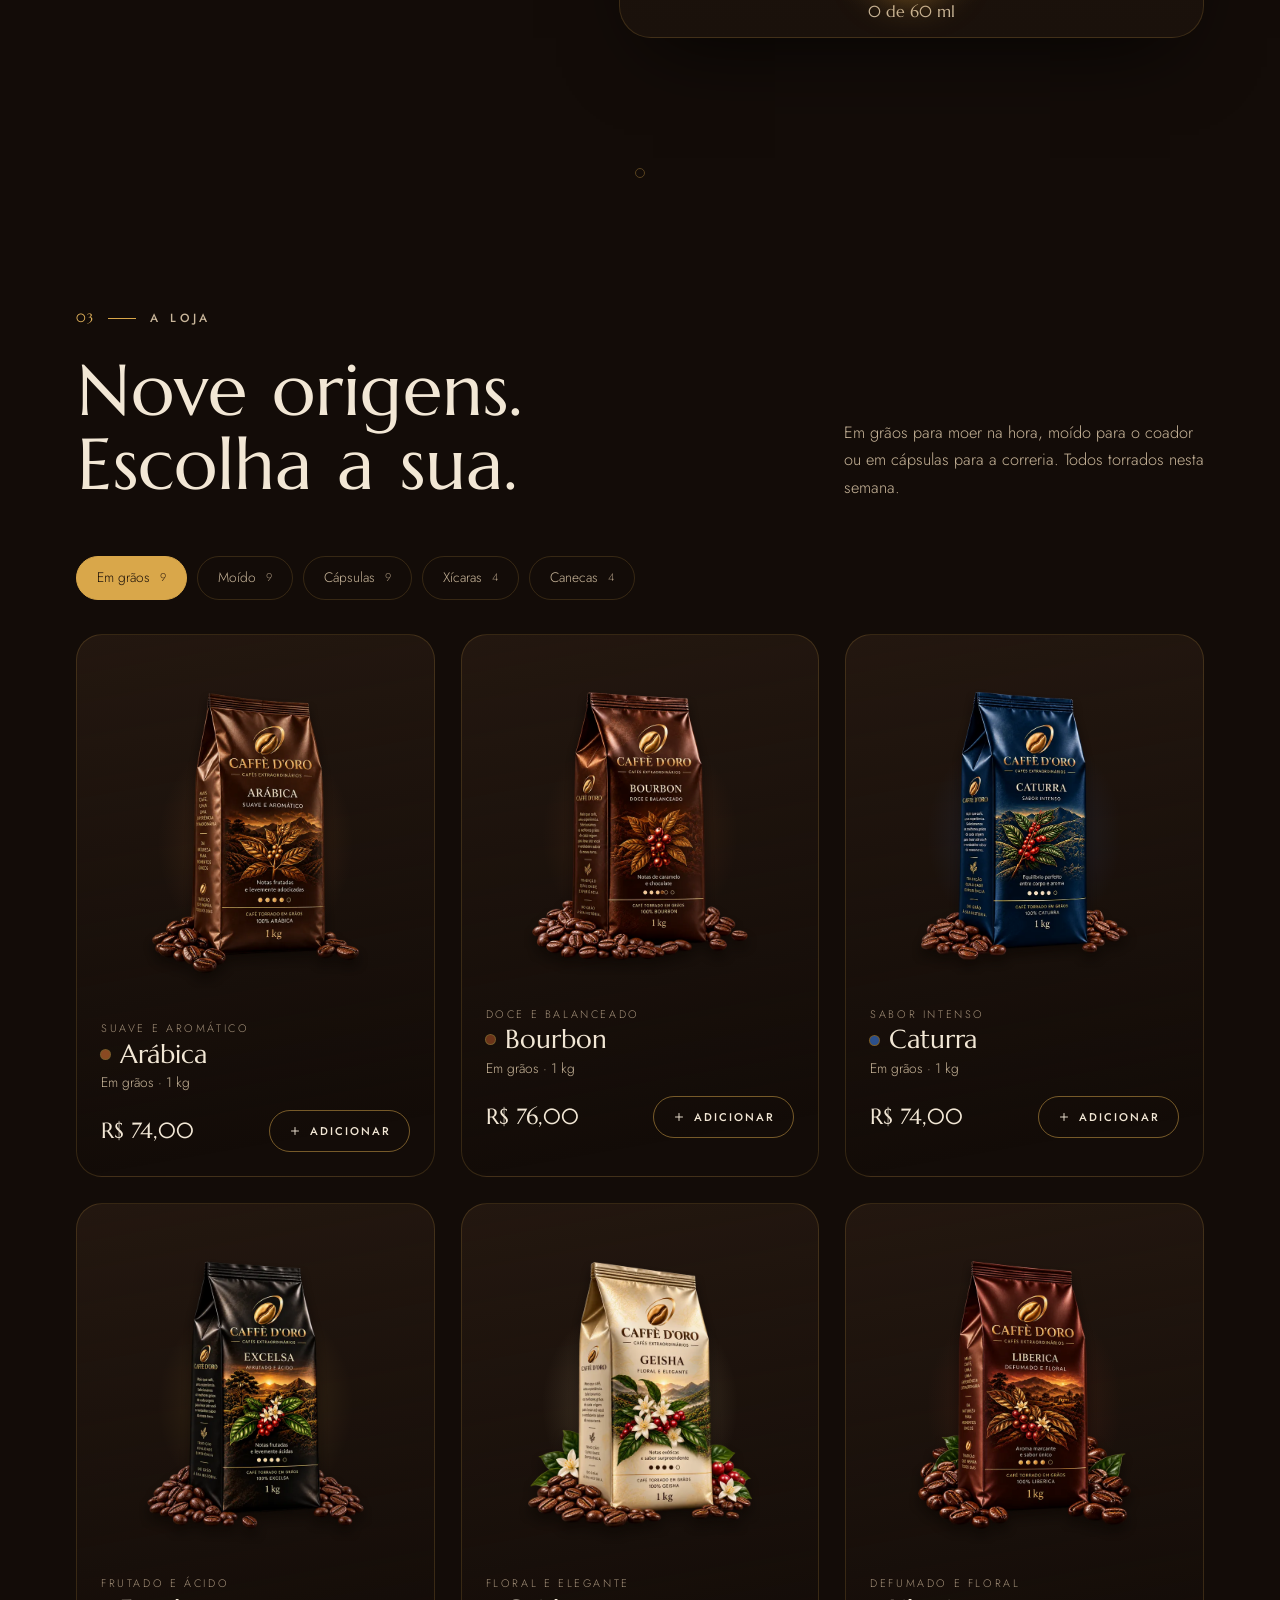
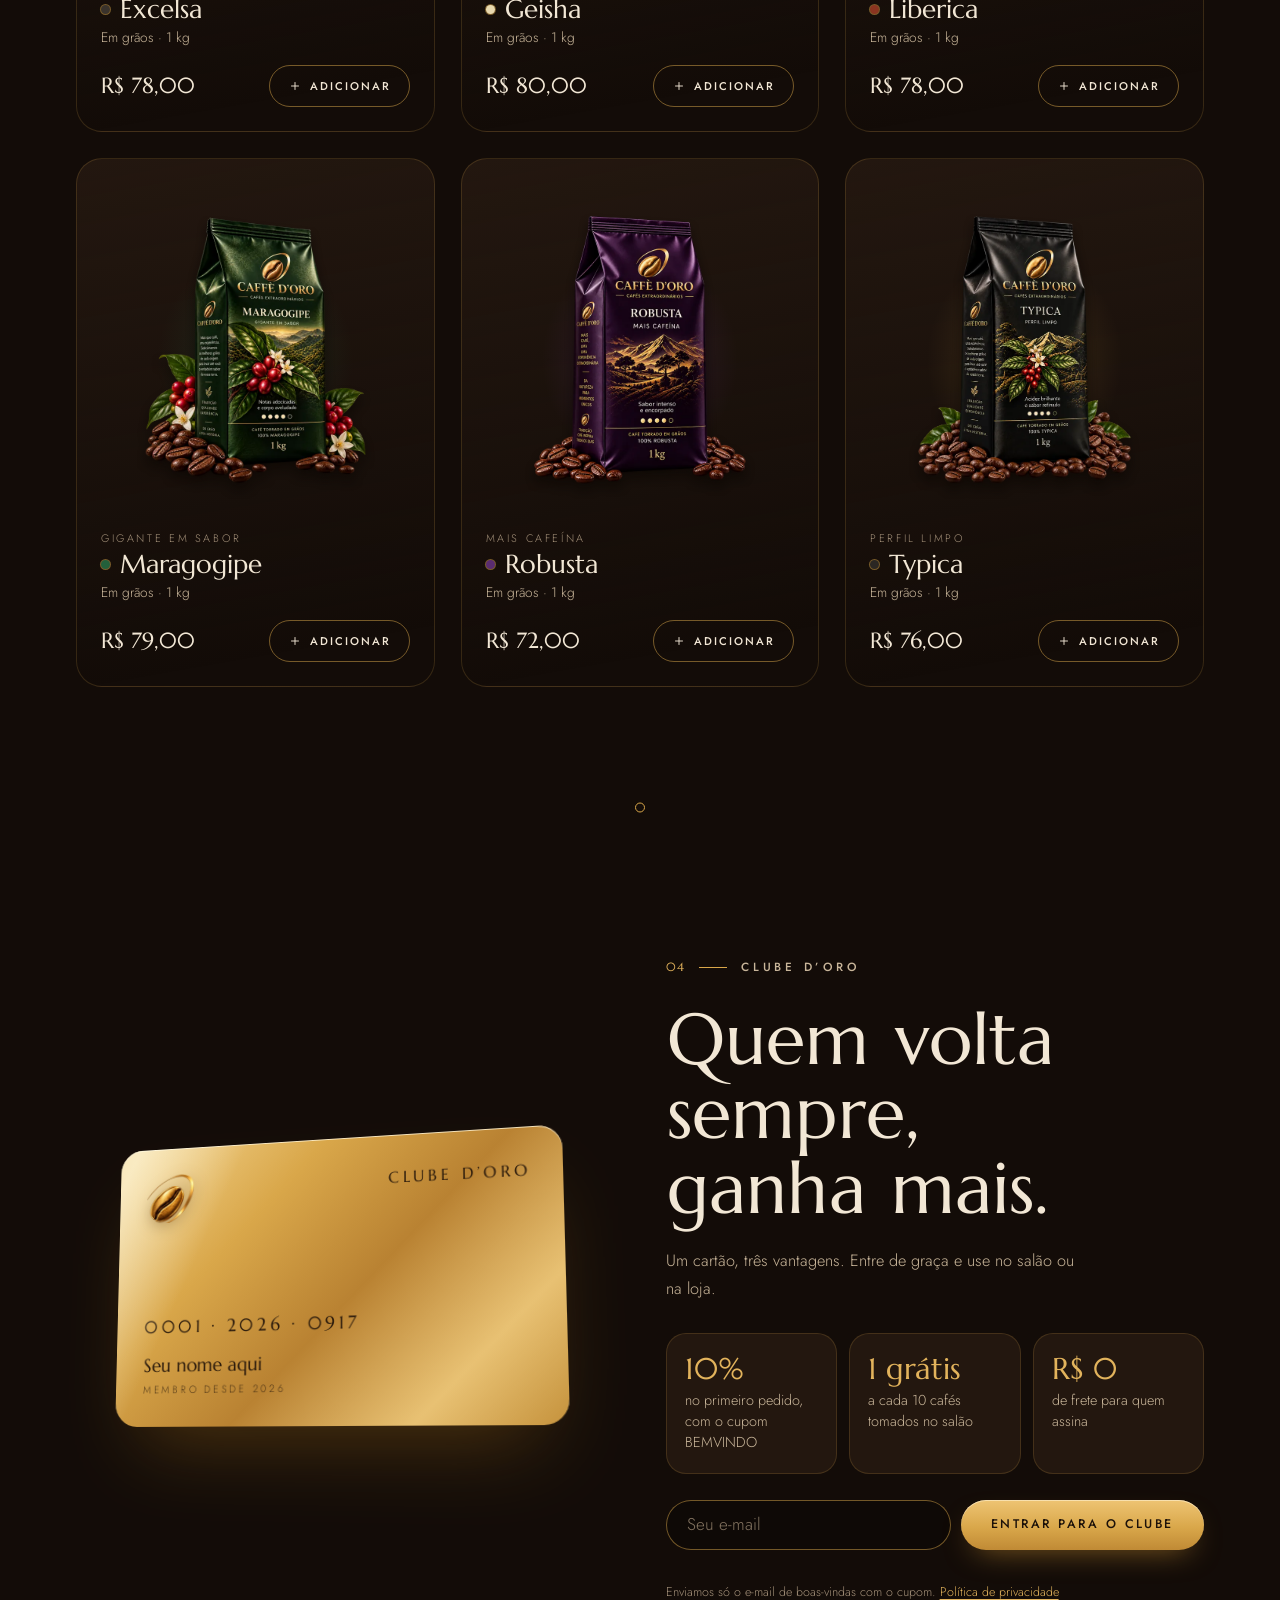
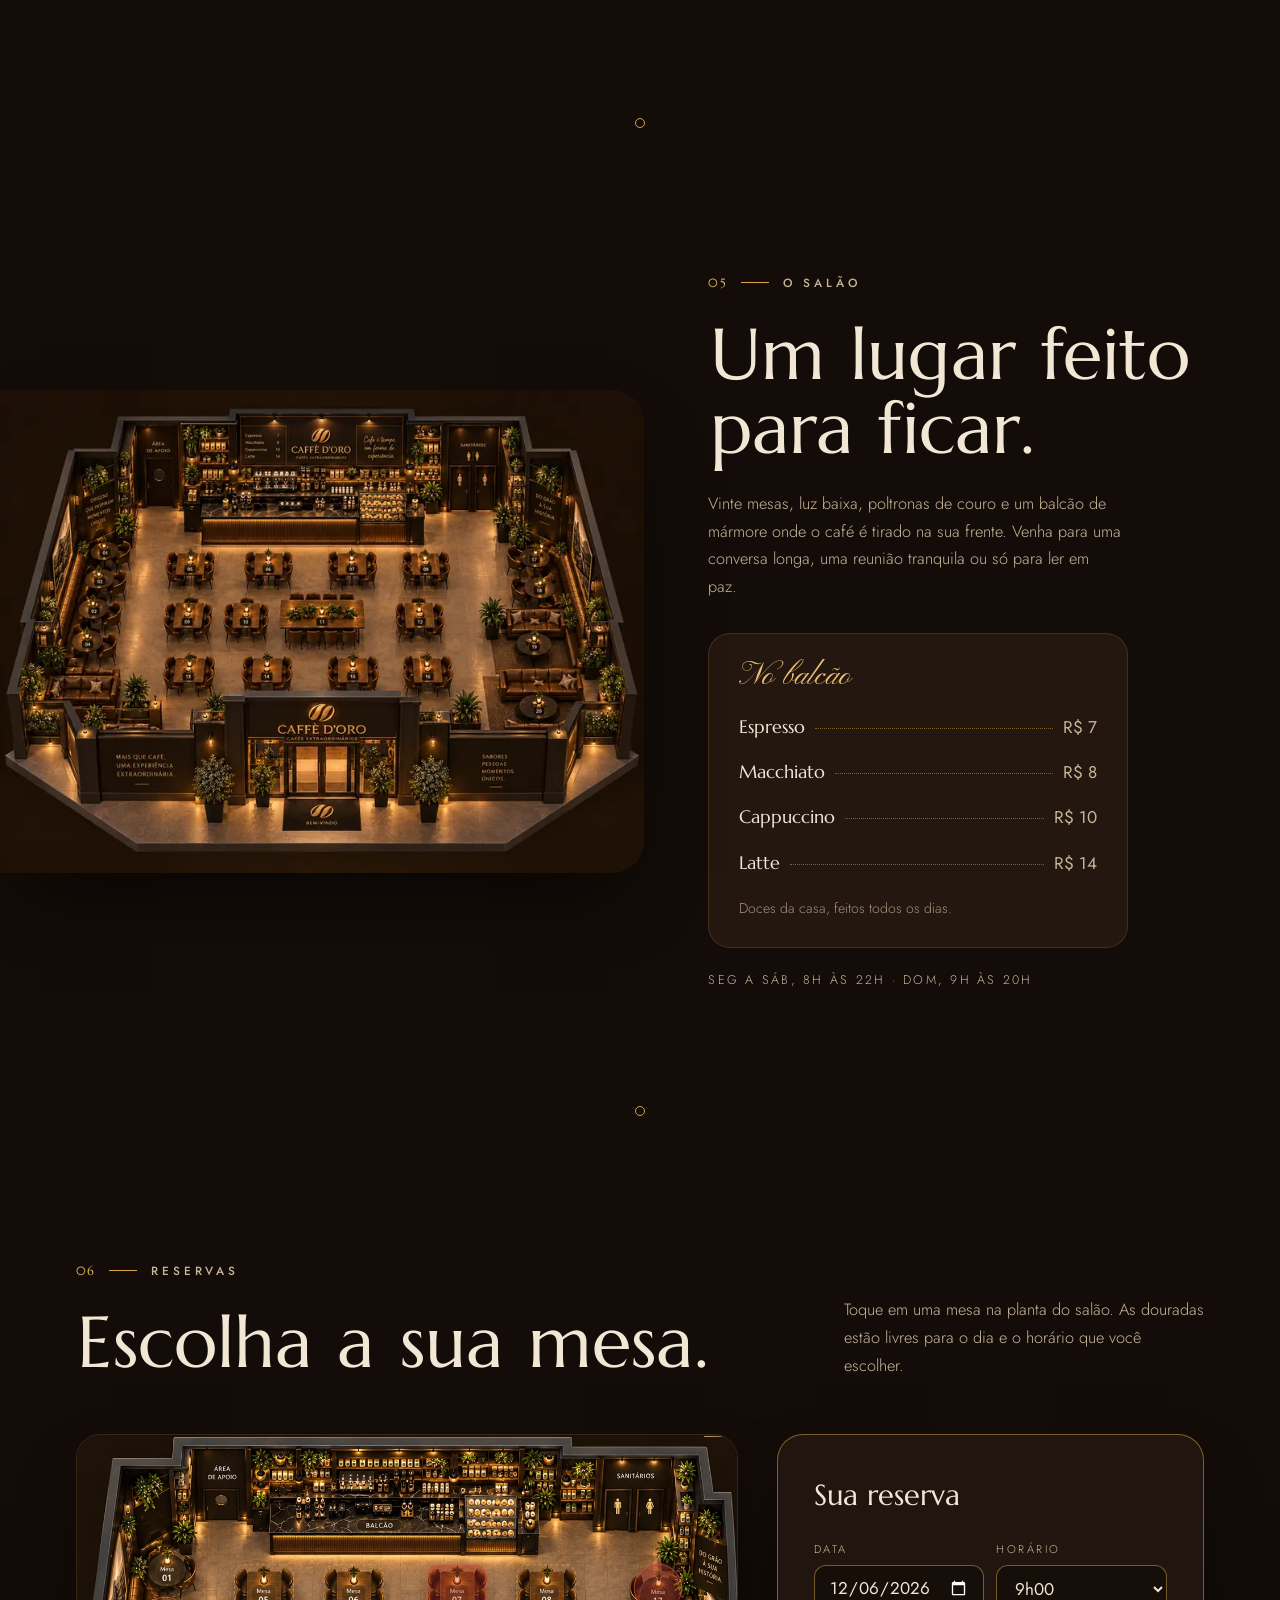
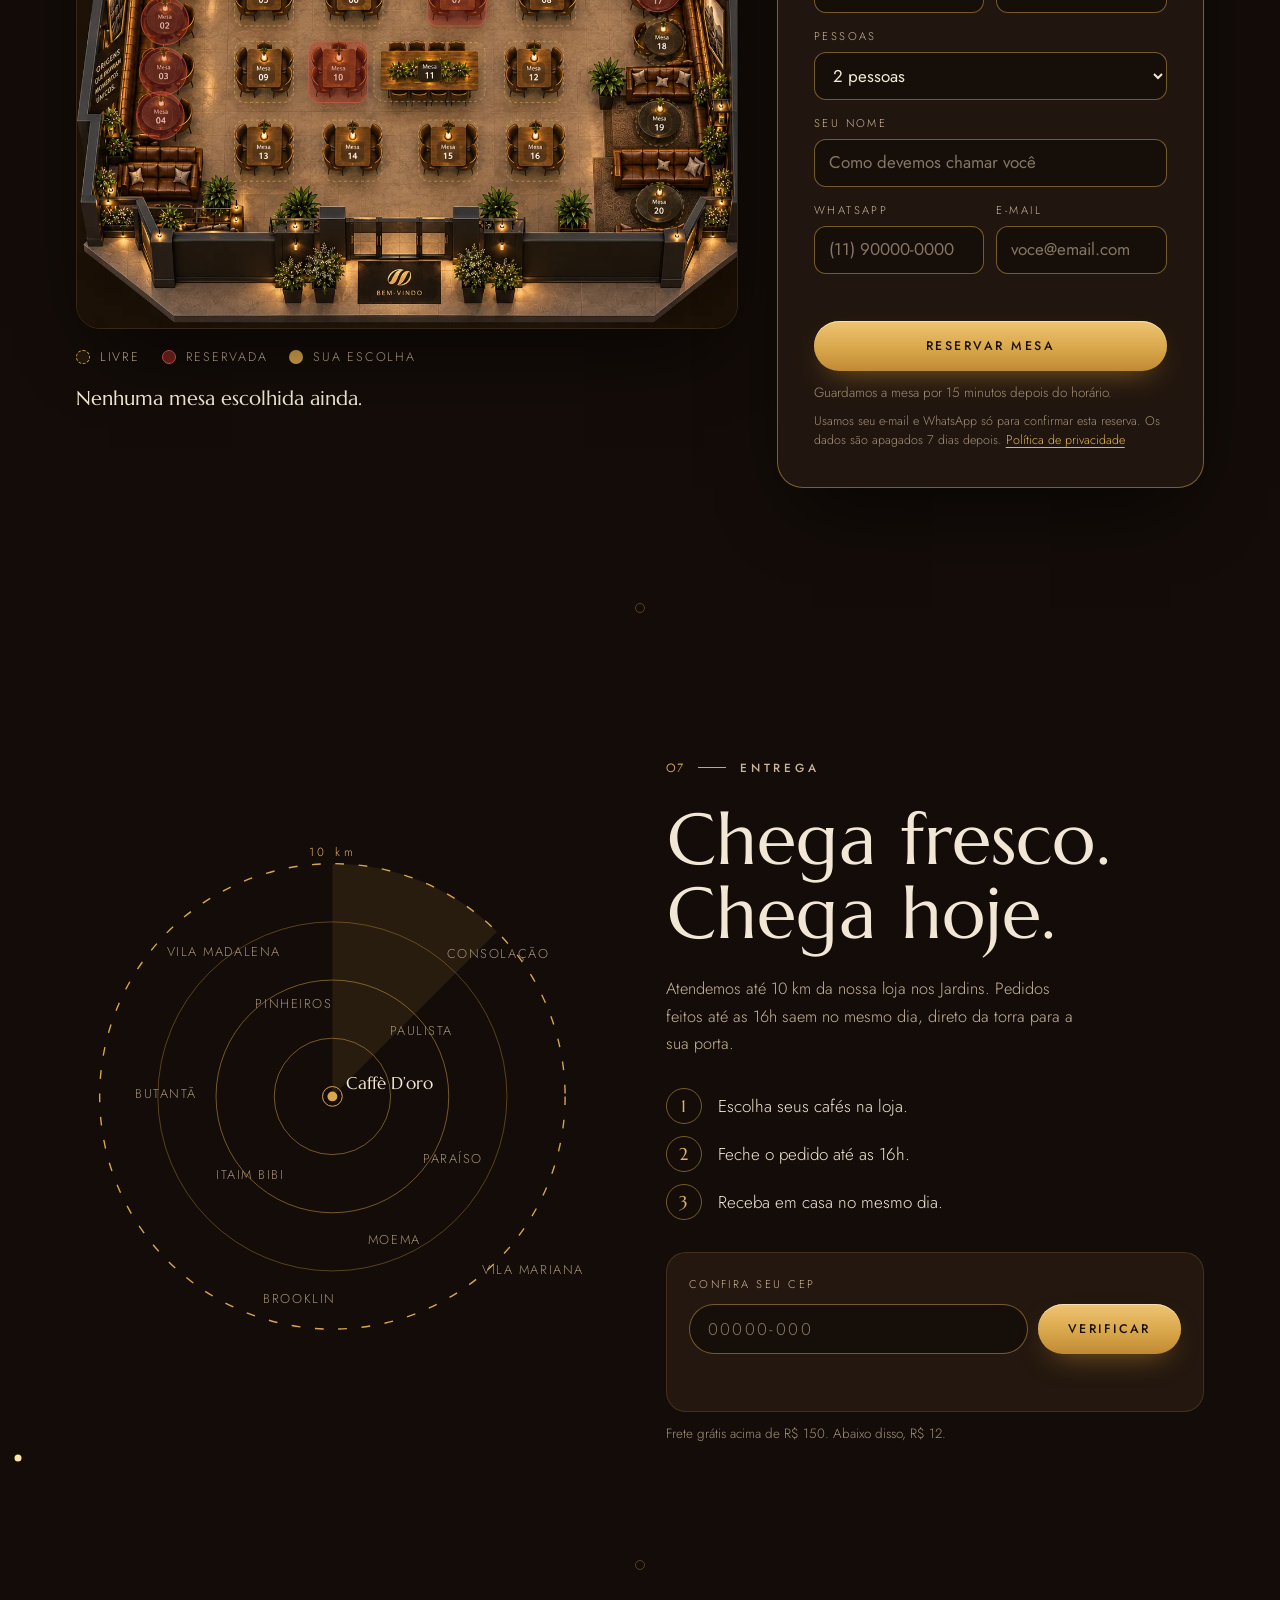
==== commit 2900603a: "Remove o Kevin do rodapé, do README e da lista de avisos do servidor Co-Authored-By: Claude Opus 5.5" ====
--- a/public/index.html
+++ b/public/index.html
@@ -591,7 +591,6 @@
         <ul class="team">
           <li><a class="wa-card" data-wa="5511933914350" href="https://wa.me/5511933914350" target="_blank" rel="noopener noreferrer"><svg width="22" height="22" aria-hidden="true"><use href="#i-wa"/></svg><span><b>Gustavo Steferson de Souza Rocha</b><small>(11) 93391-4350</small></span></a></li>
           <li><a class="wa-card" data-wa="5511968326459" href="https://wa.me/5511968326459" target="_blank" rel="noopener noreferrer"><svg width="22" height="22" aria-hidden="true"><use href="#i-wa"/></svg><span><b>Guilherme Silva de Oliveira</b><small>(11) 96832-6459</small></span></a></li>
-          <li><a class="wa-card" data-wa="5511934361722" href="https://wa.me/5511934361722" target="_blank" rel="noopener noreferrer"><svg width="22" height="22" aria-hidden="true"><use href="#i-wa"/></svg><span><b>Kevin Araujo Paiva de Souza</b><small>(11) 93436-1722</small></span></a></li>
         </ul>
       </div>
     </div>
